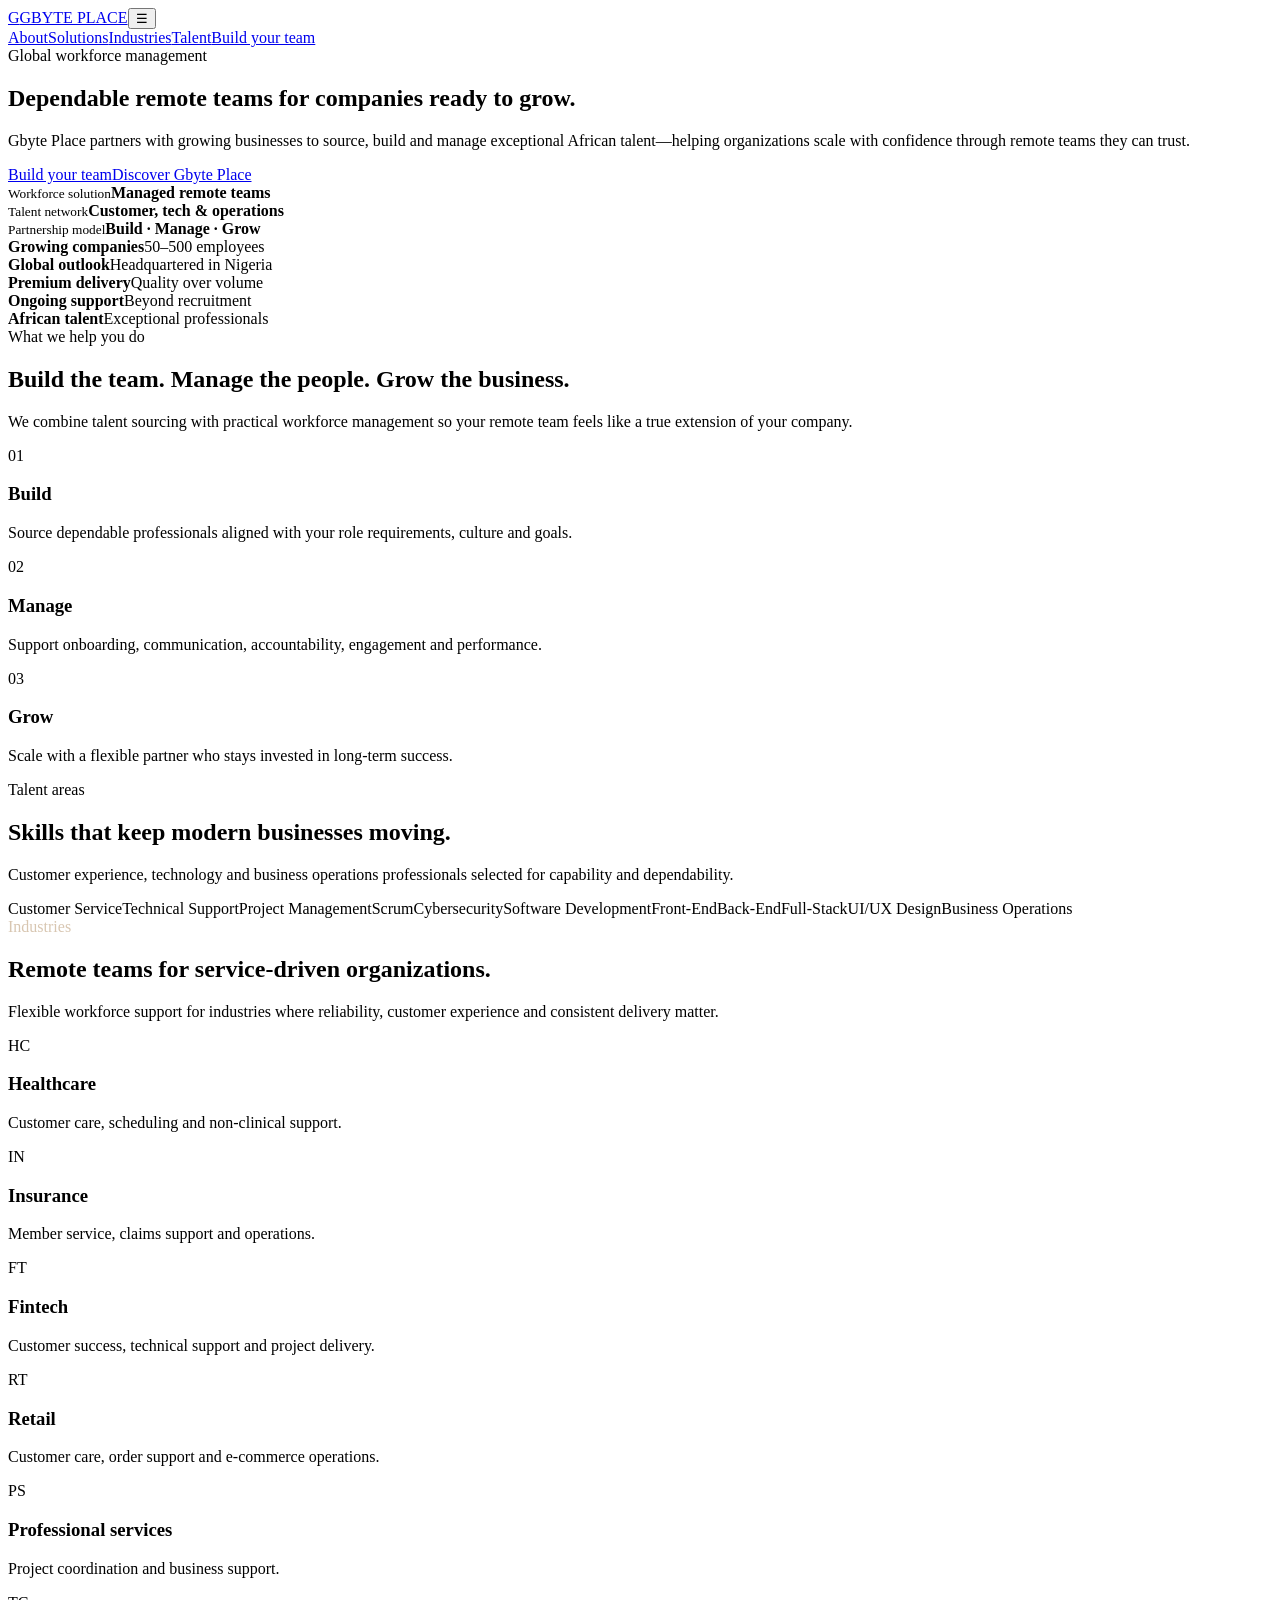
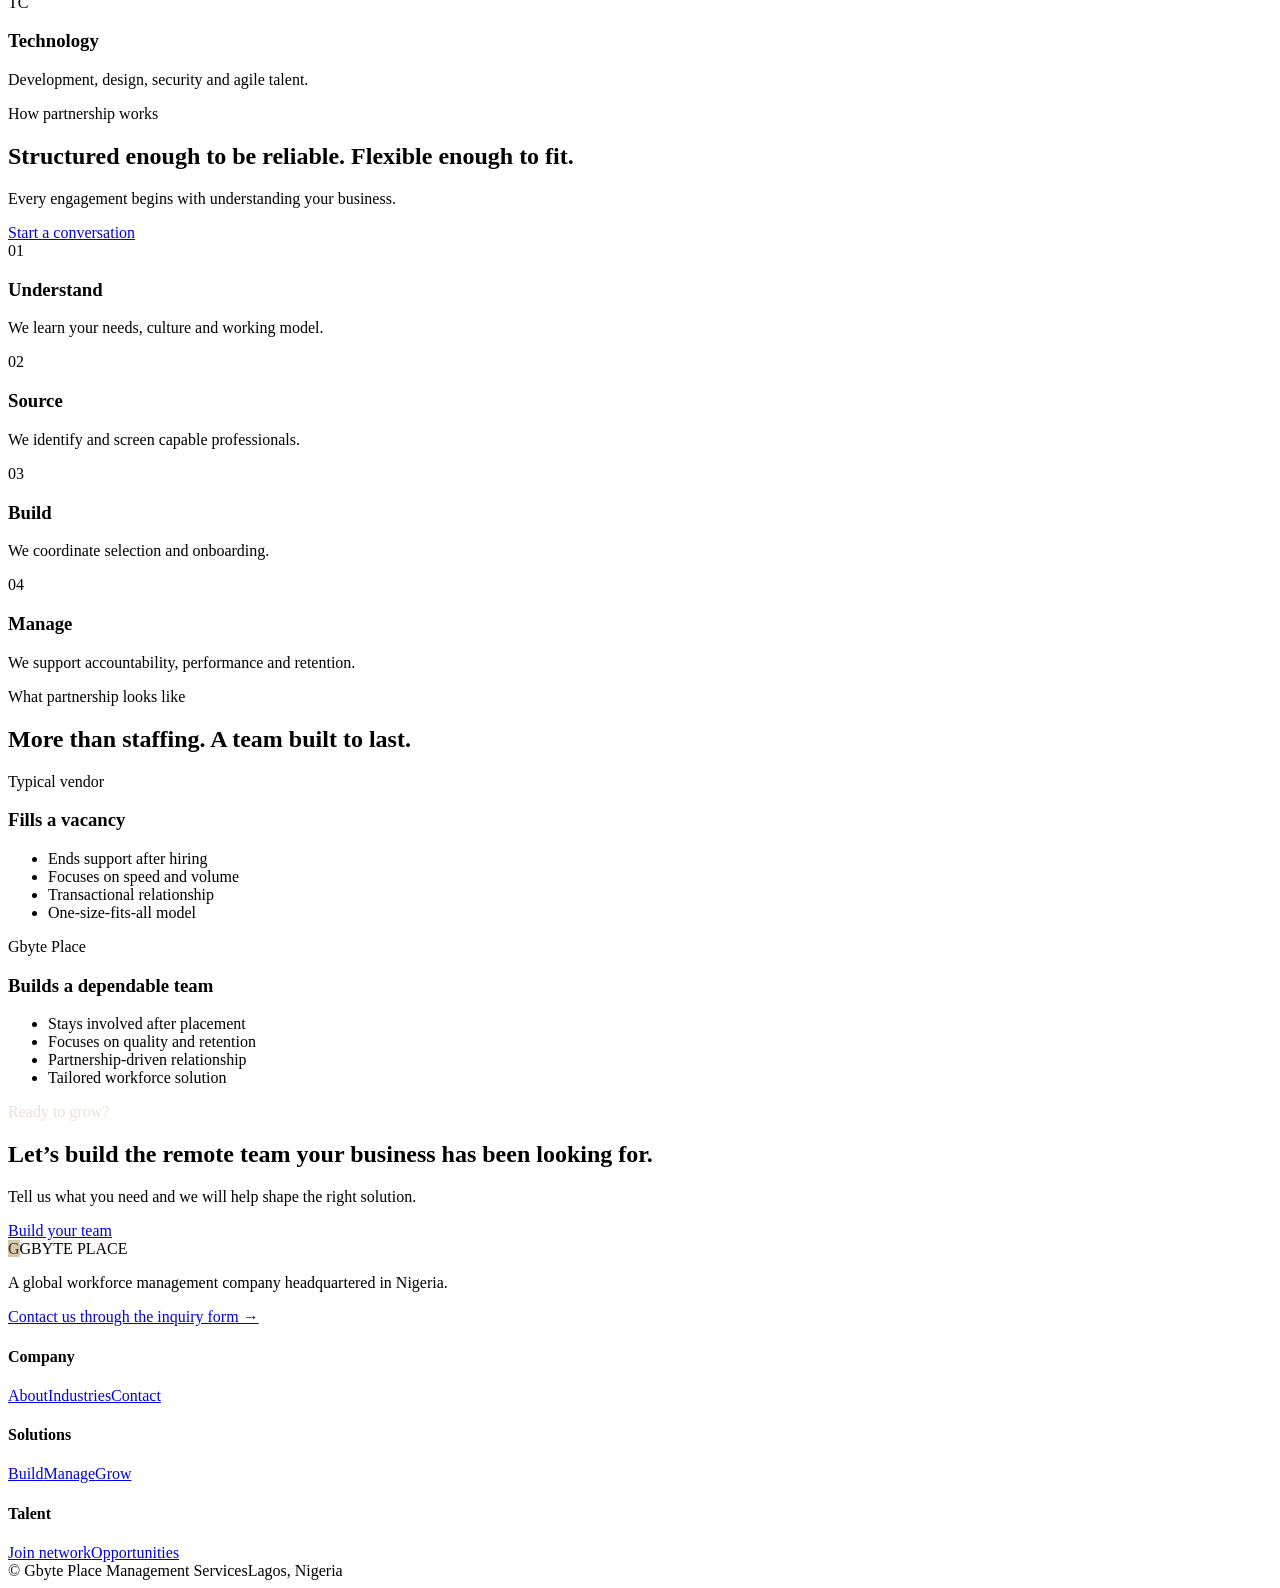
==== index.html @ d84aa72d "Add files via upload" ====
<!doctype html><html lang="en"><head><meta charset="utf-8"><meta name="viewport" content="width=device-width,initial-scale=1"><meta name="description" content="Gbyte Place helps growing companies build and manage dependable remote teams through exceptional African talent."><title>GBYTE PLACE | Dependable Remote Teams</title><link rel="preconnect" href="https://fonts.googleapis.com"><link rel="preconnect" href="https://fonts.gstatic.com" crossorigin><link href="https://fonts.googleapis.com/css2?family=Cormorant+Garamond:wght@500;600;700&family=Inter:wght@400;500;600;700;800&display=swap" rel="stylesheet"><link rel="stylesheet" href="assets/styles.css"></head><body><header><div class="wrap nav"><a class="brand" href="index.html"><span class="mark">G</span><span>GBYTE PLACE</span></a><button class="menu" aria-label="Menu">☰</button><nav class="links"><a href="about.html">About</a><a href="services.html">Solutions</a><a href="industries.html">Industries</a><a href="careers.html">Talent</a><a class="btn primary" href="contact.html">Build your team</a></nav></div></header><main><section class="hero"><div class="wrap hero-grid"><div><div class="eyebrow">Global workforce management</div><h1>Dependable remote teams for companies ready to grow.</h1><p>Gbyte Place partners with growing businesses to source, build and manage exceptional African talent—helping organizations scale with confidence through remote teams they can trust.</p><div class="actions"><a class="btn primary" href="contact.html">Build your team</a><a class="btn" href="about.html">Discover Gbyte Place</a></div></div><div class="visual"><div class="panel"></div><div class="float f1"><small>Workforce solution</small><strong>Managed remote teams</strong></div><div class="float f2"><small>Talent network</small><strong>Customer, tech & operations</strong></div><div class="float f3"><small>Partnership model</small><strong>Build · Manage · Grow</strong></div></div></div></section><section class="strip"><div class="wrap strip-grid"><div><strong>Growing companies</strong><span>50–500 employees</span></div><div><strong>Global outlook</strong><span>Headquartered in Nigeria</span></div><div><strong>Premium delivery</strong><span>Quality over volume</span></div><div><strong>Ongoing support</strong><span>Beyond recruitment</span></div><div><strong>African talent</strong><span>Exceptional professionals</span></div></div></section><section class="section"><div class="wrap"><div class="head"><div><div class="eyebrow">What we help you do</div><h2>Build the team. Manage the people. Grow the business.</h2></div><p>We combine talent sourcing with practical workforce management so your remote team feels like a true extension of your company.</p></div><div class="cards"><article class="card"><div class="num">01</div><h3>Build</h3><p>Source dependable professionals aligned with your role requirements, culture and goals.</p></article><article class="card"><div class="num">02</div><h3>Manage</h3><p>Support onboarding, communication, accountability, engagement and performance.</p></article><article class="card"><div class="num">03</div><h3>Grow</h3><p>Scale with a flexible partner who stays invested in long-term success.</p></article></div></div></section><section class="section alt"><div class="wrap"><div class="head"><div><div class="eyebrow">Talent areas</div><h2>Skills that keep modern businesses moving.</h2></div><p>Customer experience, technology and business operations professionals selected for capability and dependability.</p></div><div class="pills"><span class="pill">Customer Service</span><span class="pill">Technical Support</span><span class="pill">Project Management</span><span class="pill">Scrum</span><span class="pill">Cybersecurity</span><span class="pill">Software Development</span><span class="pill">Front-End</span><span class="pill">Back-End</span><span class="pill">Full-Stack</span><span class="pill">UI/UX Design</span><span class="pill">Business Operations</span></div></div></section><section class="section dark"><div class="wrap"><div class="head"><div><div class="eyebrow" style="color:#d8c6b1">Industries</div><h2>Remote teams for service-driven organizations.</h2></div><p>Flexible workforce support for industries where reliability, customer experience and consistent delivery matter.</p></div><div class="cards"><article class="card"><div class="num">HC</div><h3>Healthcare</h3><p>Customer care, scheduling and non-clinical support.</p></article><article class="card"><div class="num">IN</div><h3>Insurance</h3><p>Member service, claims support and operations.</p></article><article class="card"><div class="num">FT</div><h3>Fintech</h3><p>Customer success, technical support and project delivery.</p></article><article class="card"><div class="num">RT</div><h3>Retail</h3><p>Customer care, order support and e-commerce operations.</p></article><article class="card"><div class="num">PS</div><h3>Professional services</h3><p>Project coordination and business support.</p></article><article class="card"><div class="num">TC</div><h3>Technology</h3><p>Development, design, security and agile talent.</p></article></div></div></section><section class="section"><div class="wrap process"><div><div class="eyebrow">How partnership works</div><h2>Structured enough to be reliable. Flexible enough to fit.</h2><p>Every engagement begins with understanding your business.</p><a class="btn primary" href="contact.html">Start a conversation</a></div><div class="steps"><div class="step"><span>01</span><div><h3>Understand</h3><p>We learn your needs, culture and working model.</p></div></div><div class="step"><span>02</span><div><h3>Source</h3><p>We identify and screen capable professionals.</p></div></div><div class="step"><span>03</span><div><h3>Build</h3><p>We coordinate selection and onboarding.</p></div></div><div class="step"><span>04</span><div><h3>Manage</h3><p>We support accountability, performance and retention.</p></div></div></div></div></section><section class="section alt"><div class="wrap"><div class="head"><div><div class="eyebrow">What partnership looks like</div><h2>More than staffing. A team built to last.</h2></div></div><div class="compare"><div><div class="eyebrow">Typical vendor</div><h3>Fills a vacancy</h3><ul><li>Ends support after hiring</li><li>Focuses on speed and volume</li><li>Transactional relationship</li><li>One-size-fits-all model</li></ul></div><div><div class="eyebrow">Gbyte Place</div><h3>Builds a dependable team</h3><ul><li>Stays involved after placement</li><li>Focuses on quality and retention</li><li>Partnership-driven relationship</li><li>Tailored workforce solution</li></ul></div></div></div></section><section class="section band"><div class="wrap band-grid"><div><div class="eyebrow" style="color:#eadfd8">Ready to grow?</div><h2>Let’s build the remote team your business has been looking for.</h2><p>Tell us what you need and we will help shape the right solution.</p></div><div><a class="btn light" href="contact.html">Build your team</a></div></div></section></main><footer class="footer"><div class="wrap"><div class="footer-grid"><div><div class="brand"><span class="mark" style="background:#d8c6b1;color:#3e2d25">G</span><span>GBYTE PLACE</span></div><p>A global workforce management company headquartered in Nigeria.</p><p><a class="footer-contact" href="contact.html">Contact us through the inquiry form →</a></p></div><div><h4>Company</h4><a href="about.html">About</a><a href="industries.html">Industries</a><a href="contact.html">Contact</a></div><div><h4>Solutions</h4><a href="services.html">Build</a><a href="services.html">Manage</a><a href="services.html">Grow</a></div><div><h4>Talent</h4><a href="careers.html">Join network</a><a href="careers.html">Opportunities</a></div></div><div class="bottom"><span>© <span data-year></span> Gbyte Place Management Services</span><span>Lagos, Nigeria</span></div></div></footer><script src="assets/script.js"></script></body></html>
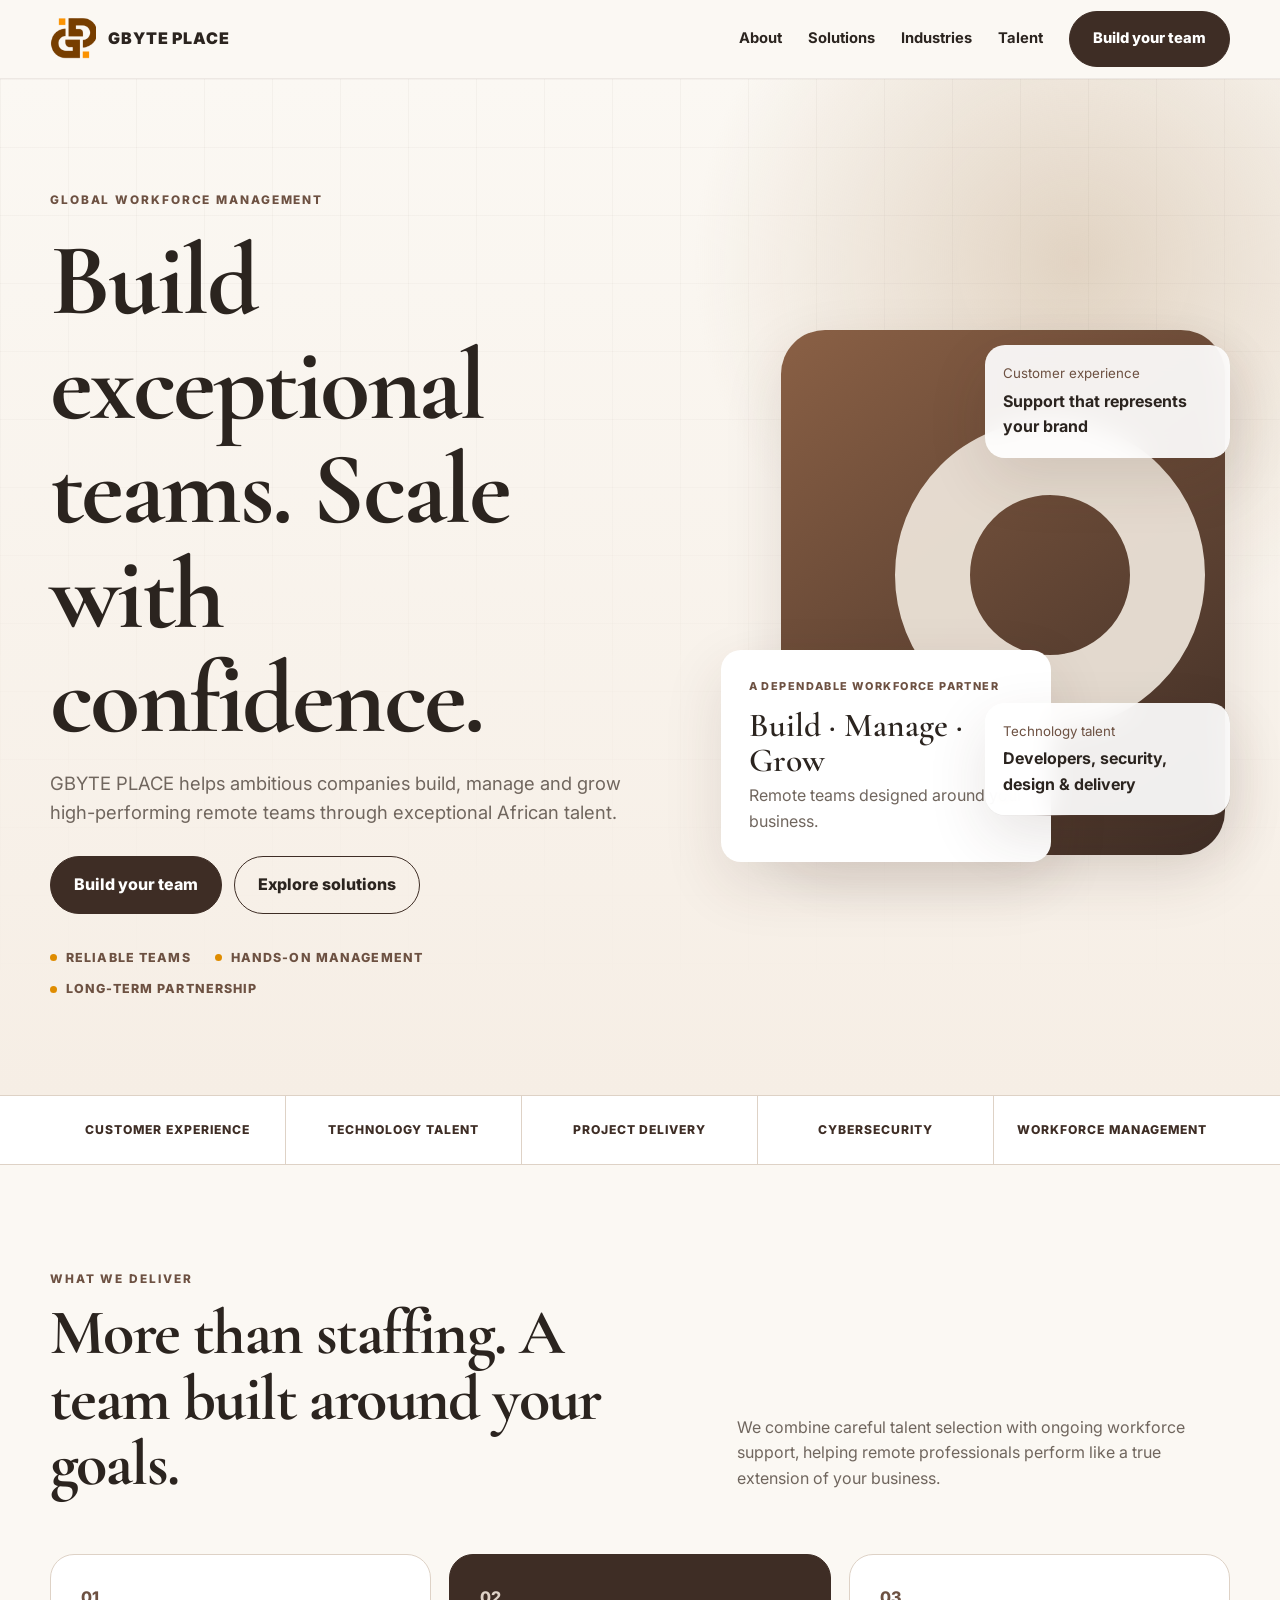
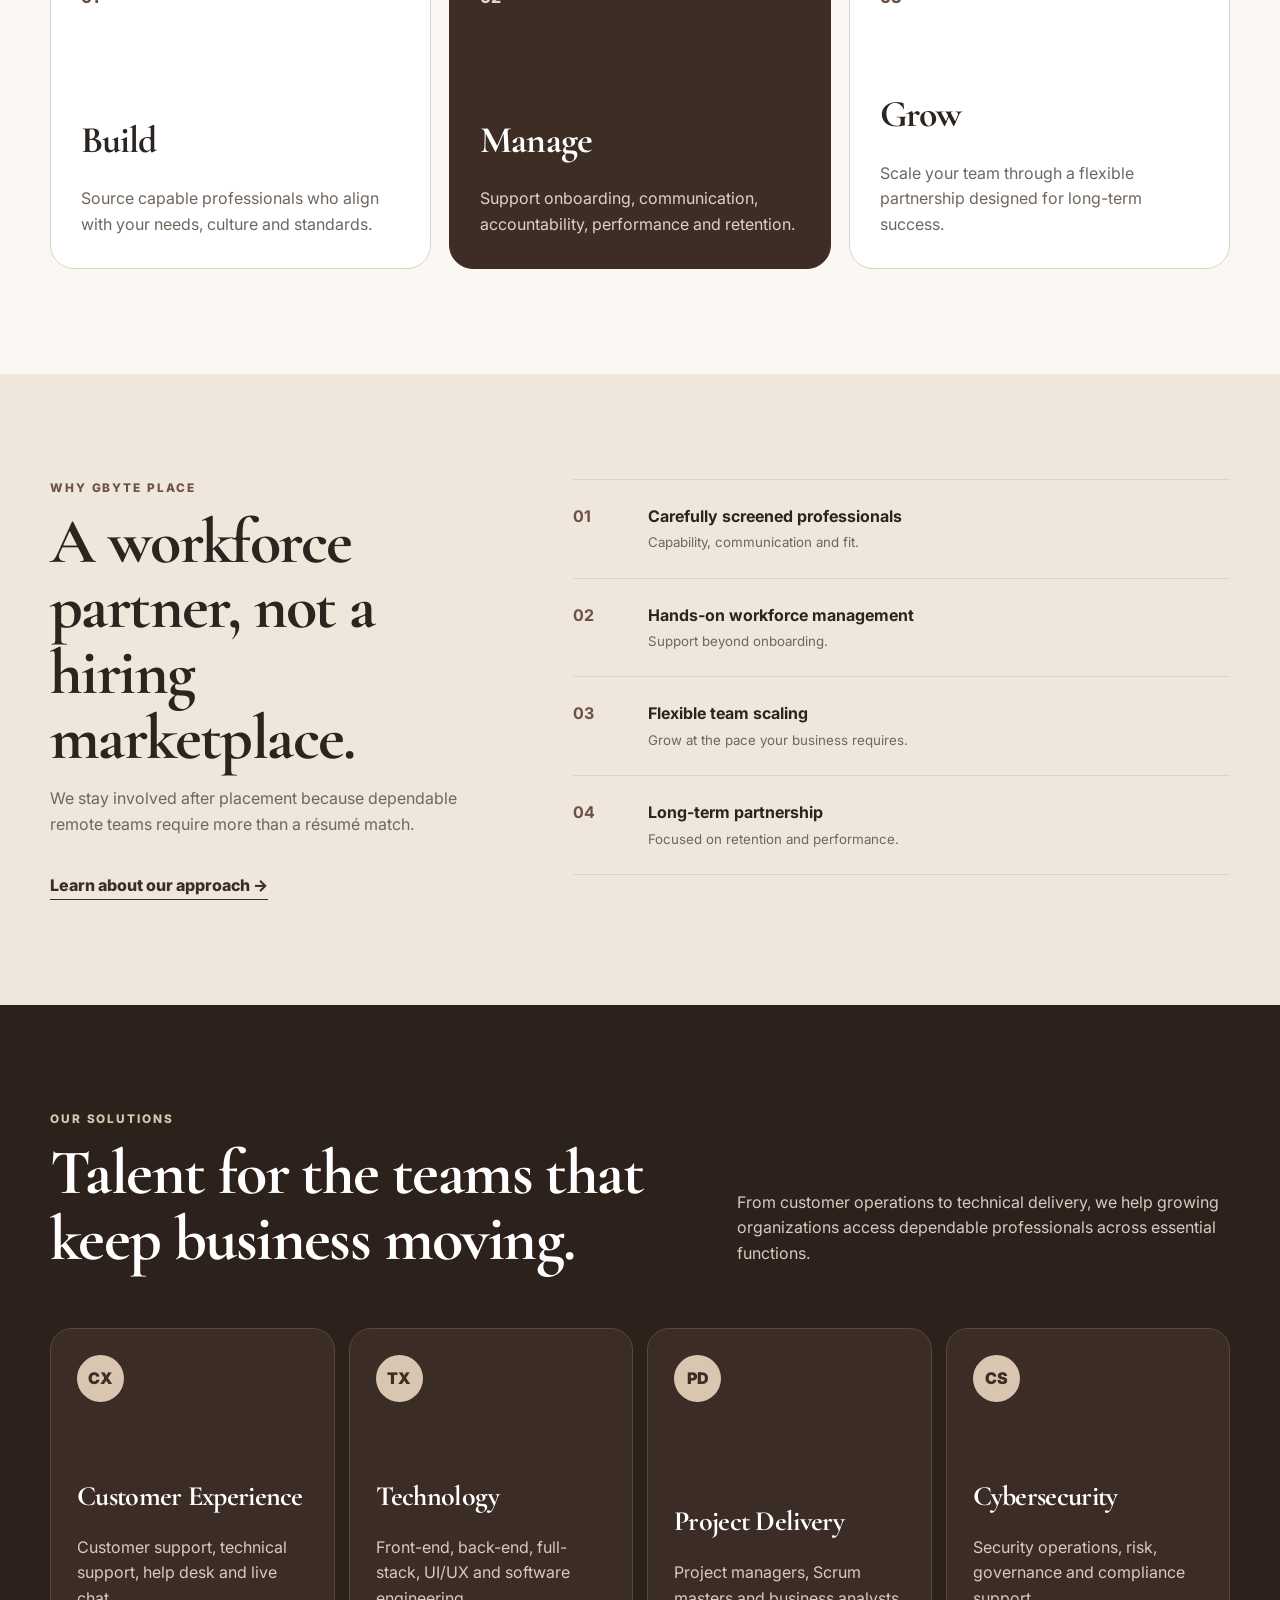
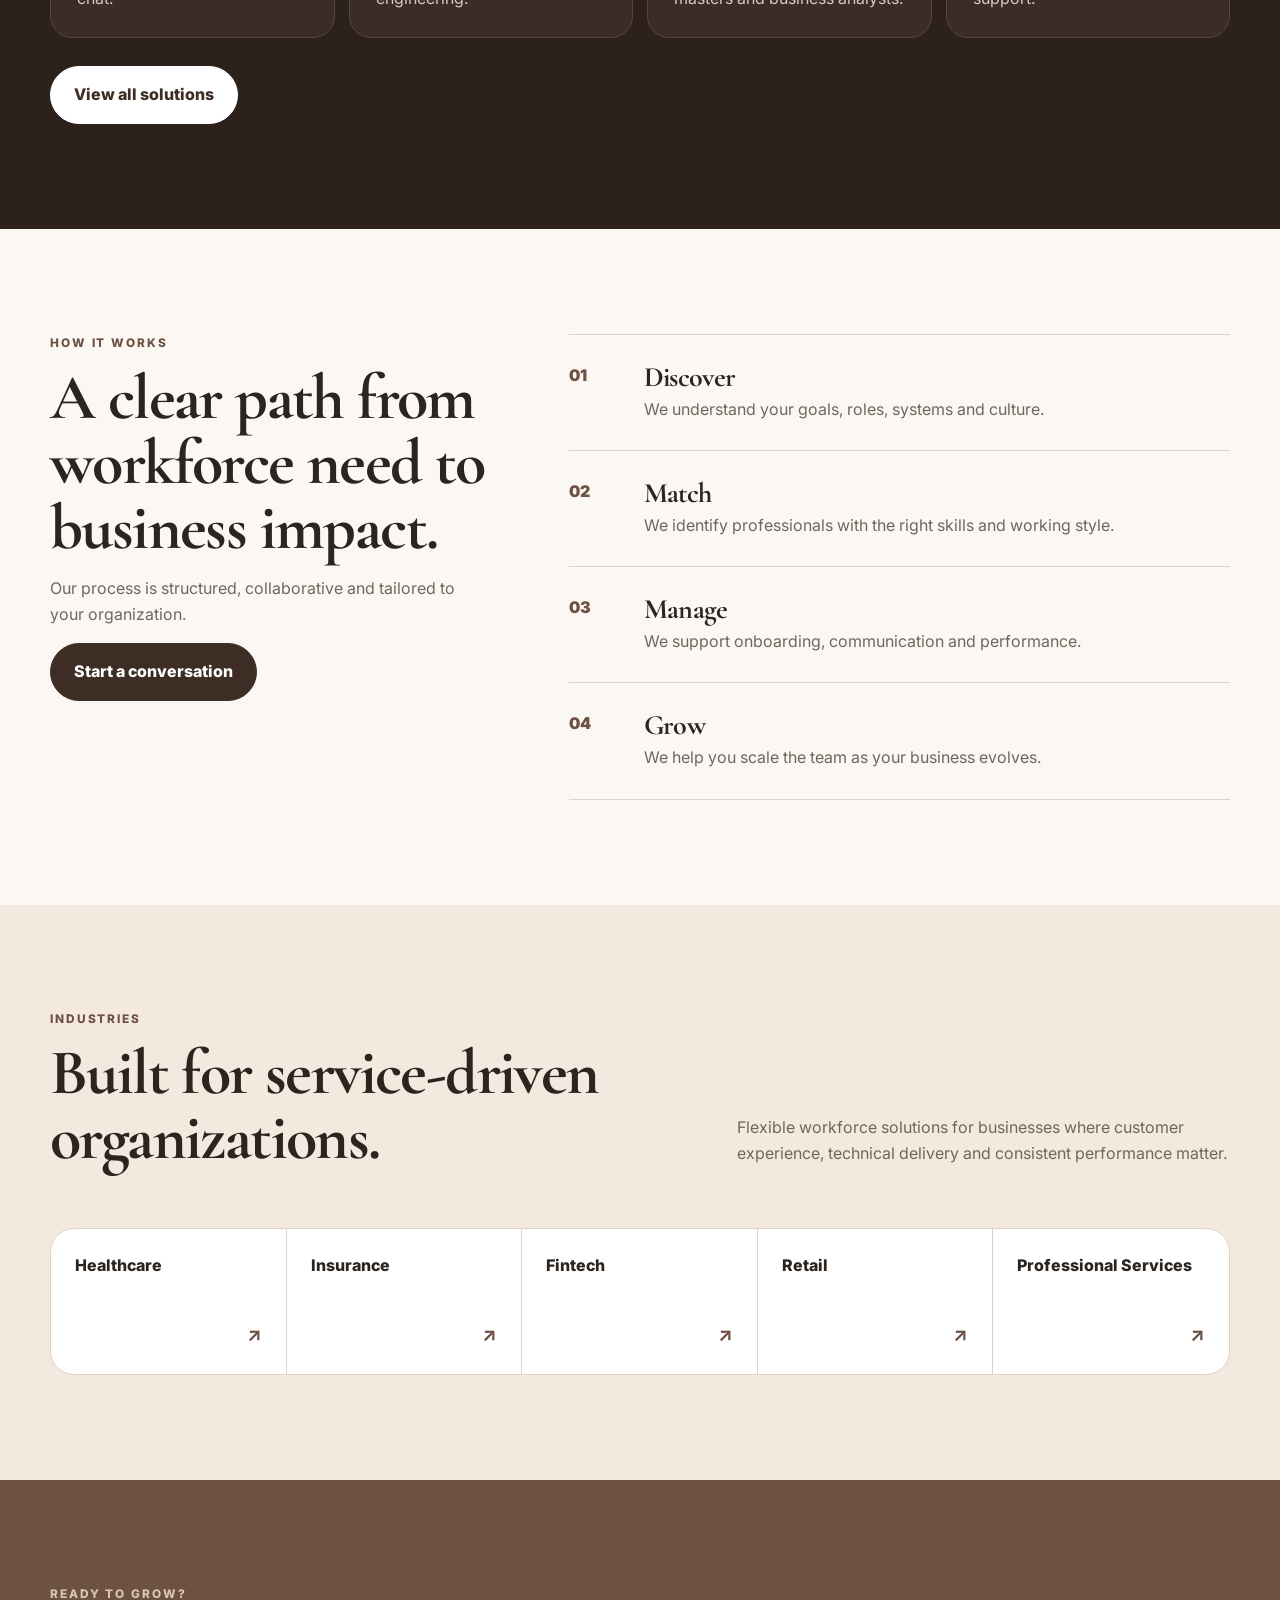
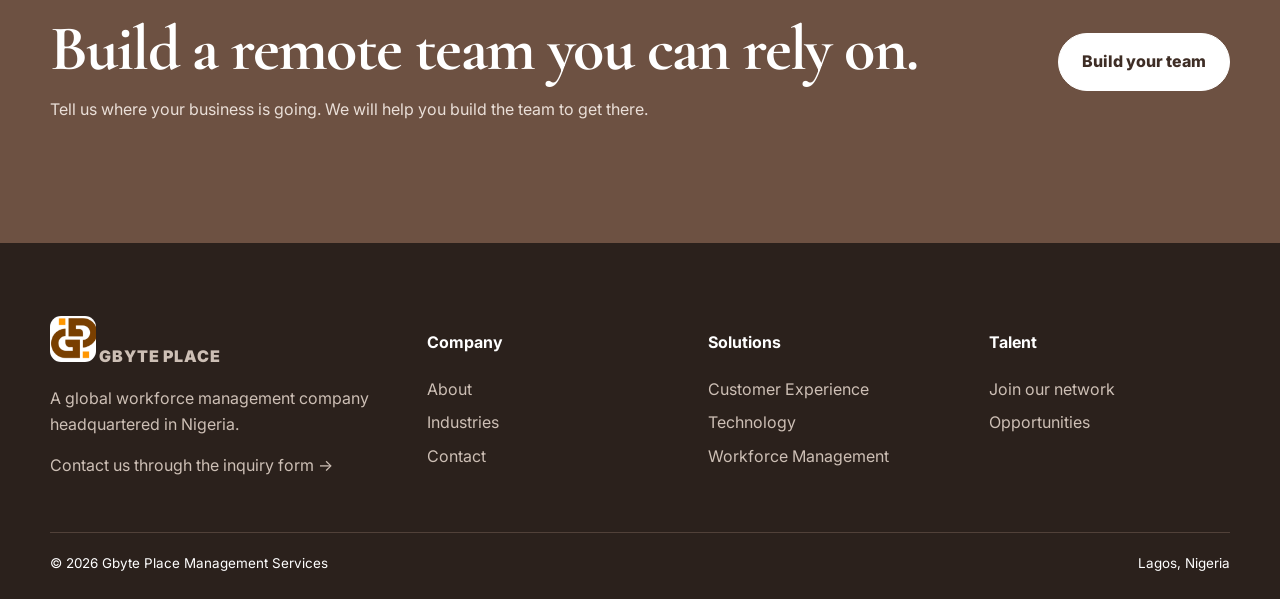
==== commit 903844e1: "Add files via upload" ====
--- a/index.html
+++ b/index.html
@@ -1 +1,229 @@
-<!doctype html><html lang="en"><head><meta charset="utf-8"><meta name="viewport" content="width=device-width,initial-scale=1"><meta name="description" content="Gbyte Place helps growing companies build and manage dependable remote teams through exceptional African talent."><title>GBYTE PLACE | Dependable Remote Teams</title><link rel="preconnect" href="https://fonts.googleapis.com"><link rel="preconnect" href="https://fonts.gstatic.com" crossorigin><link href="https://fonts.googleapis.com/css2?family=Cormorant+Garamond:wght@500;600;700&family=Inter:wght@400;500;600;700;800&display=swap" rel="stylesheet"><link rel="stylesheet" href="assets/styles.css"></head><body><header><div class="wrap nav"><a class="brand" href="index.html"><span class="mark">G</span><span>GBYTE PLACE</span></a><button class="menu" aria-label="Menu">☰</button><nav class="links"><a href="about.html">About</a><a href="services.html">Solutions</a><a href="industries.html">Industries</a><a href="careers.html">Talent</a><a class="btn primary" href="contact.html">Build your team</a></nav></div></header><main><section class="hero"><div class="wrap hero-grid"><div><div class="eyebrow">Global workforce management</div><h1>Dependable remote teams for companies ready to grow.</h1><p>Gbyte Place partners with growing businesses to source, build and manage exceptional African talent—helping organizations scale with confidence through remote teams they can trust.</p><div class="actions"><a class="btn primary" href="contact.html">Build your team</a><a class="btn" href="about.html">Discover Gbyte Place</a></div></div><div class="visual"><div class="panel"></div><div class="float f1"><small>Workforce solution</small><strong>Managed remote teams</strong></div><div class="float f2"><small>Talent network</small><strong>Customer, tech & operations</strong></div><div class="float f3"><small>Partnership model</small><strong>Build · Manage · Grow</strong></div></div></div></section><section class="strip"><div class="wrap strip-grid"><div><strong>Growing companies</strong><span>50–500 employees</span></div><div><strong>Global outlook</strong><span>Headquartered in Nigeria</span></div><div><strong>Premium delivery</strong><span>Quality over volume</span></div><div><strong>Ongoing support</strong><span>Beyond recruitment</span></div><div><strong>African talent</strong><span>Exceptional professionals</span></div></div></section><section class="section"><div class="wrap"><div class="head"><div><div class="eyebrow">What we help you do</div><h2>Build the team. Manage the people. Grow the business.</h2></div><p>We combine talent sourcing with practical workforce management so your remote team feels like a true extension of your company.</p></div><div class="cards"><article class="card"><div class="num">01</div><h3>Build</h3><p>Source dependable professionals aligned with your role requirements, culture and goals.</p></article><article class="card"><div class="num">02</div><h3>Manage</h3><p>Support onboarding, communication, accountability, engagement and performance.</p></article><article class="card"><div class="num">03</div><h3>Grow</h3><p>Scale with a flexible partner who stays invested in long-term success.</p></article></div></div></section><section class="section alt"><div class="wrap"><div class="head"><div><div class="eyebrow">Talent areas</div><h2>Skills that keep modern businesses moving.</h2></div><p>Customer experience, technology and business operations professionals selected for capability and dependability.</p></div><div class="pills"><span class="pill">Customer Service</span><span class="pill">Technical Support</span><span class="pill">Project Management</span><span class="pill">Scrum</span><span class="pill">Cybersecurity</span><span class="pill">Software Development</span><span class="pill">Front-End</span><span class="pill">Back-End</span><span class="pill">Full-Stack</span><span class="pill">UI/UX Design</span><span class="pill">Business Operations</span></div></div></section><section class="section dark"><div class="wrap"><div class="head"><div><div class="eyebrow" style="color:#d8c6b1">Industries</div><h2>Remote teams for service-driven organizations.</h2></div><p>Flexible workforce support for industries where reliability, customer experience and consistent delivery matter.</p></div><div class="cards"><article class="card"><div class="num">HC</div><h3>Healthcare</h3><p>Customer care, scheduling and non-clinical support.</p></article><article class="card"><div class="num">IN</div><h3>Insurance</h3><p>Member service, claims support and operations.</p></article><article class="card"><div class="num">FT</div><h3>Fintech</h3><p>Customer success, technical support and project delivery.</p></article><article class="card"><div class="num">RT</div><h3>Retail</h3><p>Customer care, order support and e-commerce operations.</p></article><article class="card"><div class="num">PS</div><h3>Professional services</h3><p>Project coordination and business support.</p></article><article class="card"><div class="num">TC</div><h3>Technology</h3><p>Development, design, security and agile talent.</p></article></div></div></section><section class="section"><div class="wrap process"><div><div class="eyebrow">How partnership works</div><h2>Structured enough to be reliable. Flexible enough to fit.</h2><p>Every engagement begins with understanding your business.</p><a class="btn primary" href="contact.html">Start a conversation</a></div><div class="steps"><div class="step"><span>01</span><div><h3>Understand</h3><p>We learn your needs, culture and working model.</p></div></div><div class="step"><span>02</span><div><h3>Source</h3><p>We identify and screen capable professionals.</p></div></div><div class="step"><span>03</span><div><h3>Build</h3><p>We coordinate selection and onboarding.</p></div></div><div class="step"><span>04</span><div><h3>Manage</h3><p>We support accountability, performance and retention.</p></div></div></div></div></section><section class="section alt"><div class="wrap"><div class="head"><div><div class="eyebrow">What partnership looks like</div><h2>More than staffing. A team built to last.</h2></div></div><div class="compare"><div><div class="eyebrow">Typical vendor</div><h3>Fills a vacancy</h3><ul><li>Ends support after hiring</li><li>Focuses on speed and volume</li><li>Transactional relationship</li><li>One-size-fits-all model</li></ul></div><div><div class="eyebrow">Gbyte Place</div><h3>Builds a dependable team</h3><ul><li>Stays involved after placement</li><li>Focuses on quality and retention</li><li>Partnership-driven relationship</li><li>Tailored workforce solution</li></ul></div></div></div></section><section class="section band"><div class="wrap band-grid"><div><div class="eyebrow" style="color:#eadfd8">Ready to grow?</div><h2>Let’s build the remote team your business has been looking for.</h2><p>Tell us what you need and we will help shape the right solution.</p></div><div><a class="btn light" href="contact.html">Build your team</a></div></div></section></main><footer class="footer"><div class="wrap"><div class="footer-grid"><div><div class="brand"><span class="mark" style="background:#d8c6b1;color:#3e2d25">G</span><span>GBYTE PLACE</span></div><p>A global workforce management company headquartered in Nigeria.</p><p><a class="footer-contact" href="contact.html">Contact us through the inquiry form →</a></p></div><div><h4>Company</h4><a href="about.html">About</a><a href="industries.html">Industries</a><a href="contact.html">Contact</a></div><div><h4>Solutions</h4><a href="services.html">Build</a><a href="services.html">Manage</a><a href="services.html">Grow</a></div><div><h4>Talent</h4><a href="careers.html">Join network</a><a href="careers.html">Opportunities</a></div></div><div class="bottom"><span>© <span data-year></span> Gbyte Place Management Services</span><span>Lagos, Nigeria</span></div></div></footer><script src="assets/script.js"></script></body></html>+<!doctype html>
+<html lang="en">
+<head>
+  <meta charset="utf-8">
+  <meta name="viewport" content="width=device-width,initial-scale=1">
+  <meta name="description" content="GBYTE PLACE helps growing companies build, manage and scale dependable remote teams through exceptional African talent.">
+  <title>GBYTE PLACE | Build Exceptional Remote Teams</title>
+  <link rel="preconnect" href="https://fonts.googleapis.com">
+  <link rel="preconnect" href="https://fonts.gstatic.com" crossorigin>
+  <link href="https://fonts.googleapis.com/css2?family=Cormorant+Garamond:wght@500;600;700&family=Inter:wght@400;500;600;700;800&display=swap" rel="stylesheet">
+  <link rel="stylesheet" href="assets/styles.css">
+</head>
+<body>
+<header>
+  <div class="wrap nav">
+    <a class="brand brand-logo" href="index.html" aria-label="GBYTE PLACE home">
+      <img src="assets/gbyte-logo-mark.png" alt="">
+      <span>GBYTE PLACE</span>
+    </a>
+    <button class="menu" aria-label="Open navigation" aria-expanded="false">☰</button>
+    <nav class="links">
+      <a href="about.html">About</a>
+      <a href="services.html">Solutions</a>
+      <a href="industries.html">Industries</a>
+      <a href="careers.html">Talent</a>
+      <a class="btn primary" href="contact.html">Build your team</a>
+    </nav>
+  </div>
+</header>
+
+<main>
+  <section class="hero-v4">
+    <div class="wrap hero-v4-grid">
+      <div class="hero-v4-copy">
+        <div class="eyebrow">Global workforce management</div>
+        <h1>Build exceptional teams. Scale with confidence.</h1>
+        <p>GBYTE PLACE helps ambitious companies build, manage and grow high-performing remote teams through exceptional African talent.</p>
+        <div class="actions">
+          <a class="btn primary" href="contact.html">Build your team</a>
+          <a class="btn" href="services.html">Explore solutions</a>
+        </div>
+        <div class="hero-proof">
+          <span>Reliable teams</span>
+          <span>Hands-on management</span>
+          <span>Long-term partnership</span>
+        </div>
+      </div>
+
+      <div class="hero-stage" aria-hidden="true">
+        <div class="hero-stage-card stage-main">
+          <span class="stage-kicker">A dependable workforce partner</span>
+          <strong>Build · Manage · Grow</strong>
+          <p>Remote teams designed around your business.</p>
+        </div>
+        <div class="hero-stage-card stage-top">
+          <small>Customer experience</small>
+          <strong>Support that represents your brand</strong>
+        </div>
+        <div class="hero-stage-card stage-bottom">
+          <small>Technology talent</small>
+          <strong>Developers, security, design & delivery</strong>
+        </div>
+        <div class="hero-stage-ring"></div>
+      </div>
+    </div>
+  </section>
+
+  <section class="trust-rail">
+    <div class="wrap trust-rail-grid">
+      <span>Customer Experience</span>
+      <span>Technology Talent</span>
+      <span>Project Delivery</span>
+      <span>Cybersecurity</span>
+      <span>Workforce Management</span>
+    </div>
+  </section>
+
+  <section class="section">
+    <div class="wrap">
+      <div class="head compact-head">
+        <div>
+          <div class="eyebrow">What we deliver</div>
+          <h2>More than staffing. A team built around your goals.</h2>
+        </div>
+        <p>We combine careful talent selection with ongoing workforce support, helping remote professionals perform like a true extension of your business.</p>
+      </div>
+
+      <div class="outcome-grid">
+        <article class="outcome-card">
+          <span>01</span>
+          <h3>Build</h3>
+          <p>Source capable professionals who align with your needs, culture and standards.</p>
+        </article>
+        <article class="outcome-card featured">
+          <span>02</span>
+          <h3>Manage</h3>
+          <p>Support onboarding, communication, accountability, performance and retention.</p>
+        </article>
+        <article class="outcome-card">
+          <span>03</span>
+          <h3>Grow</h3>
+          <p>Scale your team through a flexible partnership designed for long-term success.</p>
+        </article>
+      </div>
+    </div>
+  </section>
+
+  <section class="section alt">
+    <div class="wrap why-grid">
+      <div>
+        <div class="eyebrow">Why GBYTE PLACE</div>
+        <h2>A workforce partner, not a hiring marketplace.</h2>
+        <p>We stay involved after placement because dependable remote teams require more than a résumé match.</p>
+        <a class="text-link" href="about.html">Learn about our approach →</a>
+      </div>
+      <div class="benefit-list">
+        <div><b>01</b><span><strong>Carefully screened professionals</strong><small>Capability, communication and fit.</small></span></div>
+        <div><b>02</b><span><strong>Hands-on workforce management</strong><small>Support beyond onboarding.</small></span></div>
+        <div><b>03</b><span><strong>Flexible team scaling</strong><small>Grow at the pace your business requires.</small></span></div>
+        <div><b>04</b><span><strong>Long-term partnership</strong><small>Focused on retention and performance.</small></span></div>
+      </div>
+    </div>
+  </section>
+
+  <section class="section dark-v4">
+    <div class="wrap">
+      <div class="head compact-head">
+        <div>
+          <div class="eyebrow light-eyebrow">Our solutions</div>
+          <h2>Talent for the teams that keep business moving.</h2>
+        </div>
+        <p>From customer operations to technical delivery, we help growing organizations access dependable professionals across essential functions.</p>
+      </div>
+
+      <div class="solution-grid">
+        <article>
+          <span>CX</span>
+          <h3>Customer Experience</h3>
+          <p>Customer support, technical support, help desk and live chat.</p>
+        </article>
+        <article>
+          <span>TX</span>
+          <h3>Technology</h3>
+          <p>Front-end, back-end, full-stack, UI/UX and software engineering.</p>
+        </article>
+        <article>
+          <span>PD</span>
+          <h3>Project Delivery</h3>
+          <p>Project managers, Scrum masters and business analysts.</p>
+        </article>
+        <article>
+          <span>CS</span>
+          <h3>Cybersecurity</h3>
+          <p>Security operations, risk, governance and compliance support.</p>
+        </article>
+      </div>
+      <a class="btn light solution-cta" href="services.html">View all solutions</a>
+    </div>
+  </section>
+
+  <section class="section">
+    <div class="wrap how-grid">
+      <div class="how-intro">
+        <div class="eyebrow">How it works</div>
+        <h2>A clear path from workforce need to business impact.</h2>
+        <p>Our process is structured, collaborative and tailored to your organization.</p>
+        <a class="btn primary" href="contact.html">Start a conversation</a>
+      </div>
+      <div class="how-steps">
+        <article><span>01</span><div><h3>Discover</h3><p>We understand your goals, roles, systems and culture.</p></div></article>
+        <article><span>02</span><div><h3>Match</h3><p>We identify professionals with the right skills and working style.</p></div></article>
+        <article><span>03</span><div><h3>Manage</h3><p>We support onboarding, communication and performance.</p></div></article>
+        <article><span>04</span><div><h3>Grow</h3><p>We help you scale the team as your business evolves.</p></div></article>
+      </div>
+    </div>
+  </section>
+
+  <section class="section industry-v4">
+    <div class="wrap">
+      <div class="head compact-head">
+        <div>
+          <div class="eyebrow">Industries</div>
+          <h2>Built for service-driven organizations.</h2>
+        </div>
+        <p>Flexible workforce solutions for businesses where customer experience, technical delivery and consistent performance matter.</p>
+      </div>
+      <div class="industry-grid">
+        <a href="industries.html"><span>Healthcare</span><b>↗</b></a>
+        <a href="industries.html"><span>Insurance</span><b>↗</b></a>
+        <a href="industries.html"><span>Fintech</span><b>↗</b></a>
+        <a href="industries.html"><span>Retail</span><b>↗</b></a>
+        <a href="industries.html"><span>Professional Services</span><b>↗</b></a>
+      </div>
+    </div>
+  </section>
+
+  <section class="section band-v4">
+    <div class="wrap band-v4-grid">
+      <div>
+        <div class="eyebrow light-eyebrow">Ready to grow?</div>
+        <h2>Build a remote team you can rely on.</h2>
+        <p>Tell us where your business is going. We will help you build the team to get there.</p>
+      </div>
+      <a class="btn light" href="contact.html">Build your team</a>
+    </div>
+  </section>
+</main>
+
+<footer class="footer footer-v4">
+  <div class="wrap">
+    <div class="footer-grid">
+      <div>
+        <a class="brand brand-logo footer-logo" href="index.html">
+          <img src="assets/gbyte-logo-mark.png" alt="">
+          <span>GBYTE PLACE</span>
+        </a>
+        <p>A global workforce management company headquartered in Nigeria.</p>
+        <a class="footer-contact" href="contact.html">Contact us through the inquiry form →</a>
+      </div>
+      <div><h4>Company</h4><a href="about.html">About</a><a href="industries.html">Industries</a><a href="contact.html">Contact</a></div>
+      <div><h4>Solutions</h4><a href="services.html">Customer Experience</a><a href="services.html">Technology</a><a href="services.html">Workforce Management</a></div>
+      <div><h4>Talent</h4><a href="careers.html">Join our network</a><a href="careers.html">Opportunities</a></div>
+    </div>
+    <div class="bottom"><span>© <span data-year></span> Gbyte Place Management Services</span><span>Lagos, Nigeria</span></div>
+  </div>
+</footer>
+<script src="assets/script.js"></script>
+</body>
+</html>
--- a/assets/styles.css
+++ b/assets/styles.css
@@ -0,0 +1,103 @@
+
+:root{--brown:#3e2d25;--brown2:#6d5142;--beige:#d8c6b1;--sand:#efe6dc;--ivory:#fbf8f3;--ink:#2b241f;--muted:#70665e;--line:#ded2c6;--white:#fff;--shadow:0 22px 60px rgba(62,45,37,.12)}
+*{box-sizing:border-box}html{scroll-behavior:smooth}body{margin:0;font-family:Inter,Arial,sans-serif;background:var(--ivory);color:var(--ink);line-height:1.6}a{text-decoration:none;color:inherit}img{max-width:100%}.wrap{width:min(1180px,calc(100% - 40px));margin:auto}.eyebrow{text-transform:uppercase;letter-spacing:.16em;font-weight:800;font-size:.74rem;color:var(--brown2)}h1,h2,h3{font-family:'Cormorant Garamond',Georgia,serif;line-height:1.02;letter-spacing:-.025em}h1{font-size:clamp(4rem,8vw,7.5rem);margin:.18em 0}h2{font-size:clamp(2.8rem,5vw,5rem);margin:.18em 0}h3{font-size:1.75rem;margin:.3em 0}p{color:var(--muted)}.btn{display:inline-flex;padding:15px 23px;border-radius:999px;font-weight:800;border:1px solid var(--brown);align-items:center;justify-content:center}.btn.primary{background:var(--brown);color:white}.btn.light{background:white;color:var(--brown);border-color:white}.btn:hover{transform:translateY(-2px)}header{position:sticky;top:0;z-index:20;background:rgba(251,248,243,.94);backdrop-filter:blur(18px);border-bottom:1px solid rgba(62,45,37,.08)}.nav{height:78px;display:flex;align-items:center;justify-content:space-between}.brand{display:flex;gap:12px;align-items:center;font-weight:900}.mark{width:44px;height:44px;border-radius:50%;display:grid;place-items:center;background:var(--brown);color:white;font:700 1.5rem Georgia}.brand small{display:block;font-size:.58rem;letter-spacing:.13em;color:#9a8475}.links{display:flex;gap:26px;align-items:center;font-weight:700;font-size:.92rem}.menu{display:none;border:0;background:none;font-size:1.4rem}.hero{padding:95px 0 90px;background:radial-gradient(circle at 85% 20%,#dccab7 0,transparent 31%),linear-gradient(180deg,#fbf8f3,#f6efe7);overflow:hidden}.hero-grid{display:grid;grid-template-columns:1.05fr .95fr;gap:65px;align-items:center}.hero p{font-size:1.14rem;max-width:670px}.actions{display:flex;gap:12px;flex-wrap:wrap;margin-top:28px}.visual{position:relative;min-height:560px}.panel{position:absolute;inset:25px 0 30px 65px;border-radius:42px;background:linear-gradient(145deg,#bca38f,#745747);box-shadow:var(--shadow);overflow:hidden}.panel:before{content:'';position:absolute;width:290px;height:390px;border-radius:150px 150px 18px 18px;background:rgba(255,255,255,.7);left:90px;top:90px}.panel:after{content:'';position:absolute;width:150px;height:280px;border-radius:90px 90px 10px 10px;background:var(--brown);left:160px;top:200px}.float{position:absolute;background:rgba(255,255,255,.92);padding:16px 18px;border-radius:16px;box-shadow:var(--shadow);min-width:210px}.float small{display:block;color:#8f7b6e}.f1{top:25px;left:0}.f2{right:0;top:245px}.f3{left:20px;bottom:0}.strip{background:white;border-block:1px solid var(--line)}.strip-grid{display:grid;grid-template-columns:repeat(5,1fr)}.strip-grid div{padding:24px 18px;border-right:1px solid var(--line)}.strip-grid div:last-child{border:0}.strip strong{display:block;color:var(--brown)}.strip span{font-size:.78rem;color:var(--muted)}.section{padding:105px 0}.alt{background:var(--sand)}.dark{background:var(--brown);color:white}.dark p{color:#decfc5}.head{display:grid;grid-template-columns:1.12fr .88fr;gap:60px;align-items:end;margin-bottom:50px}.cards{display:grid;grid-template-columns:repeat(3,1fr);gap:18px}.card{padding:28px;background:white;border:1px solid var(--line);border-radius:22px}.card:hover{transform:translateY(-5px);box-shadow:var(--shadow)}.num{width:46px;height:46px;border-radius:50%;display:grid;place-items:center;background:var(--sand);font-weight:800;color:var(--brown)}.dark .card{background:#4a372e;border-color:#6d5548}.dark .num{background:#725749;color:white}.pills{display:flex;flex-wrap:wrap;gap:10px}.pill{padding:8px 12px;border-radius:999px;background:white;border:1px solid var(--line);font-size:.82rem;font-weight:700;color:var(--brown)}.process{display:grid;grid-template-columns:.8fr 1.2fr;gap:70px}.steps{border-top:1px solid var(--line)}.step{display:grid;grid-template-columns:50px 1fr;gap:18px;padding:25px 0;border-bottom:1px solid var(--line)}.step span{font-weight:800;color:var(--brown2)}.step h3{font-size:1.5rem;margin:0}.step p{margin:4px 0 0}.compare{display:grid;grid-template-columns:1fr 1fr;border:1px solid var(--line);border-radius:28px;overflow:hidden}.compare>div{padding:34px}.compare>div:first-child{background:#f5eee6}.compare>div:last-child{background:white}.compare ul{padding:0;list-style:none}.compare li{padding:11px 0;border-bottom:1px solid var(--line);color:var(--muted)}.band{background:var(--brown2);color:white}.band p{color:#eadfd8}.band-grid{display:grid;grid-template-columns:1.1fr .9fr;gap:60px;align-items:center}.footer{background:#2b211c;color:white;padding:65px 0 25px}.footer p,.footer a{color:#cdbfb5}.footer-grid{display:grid;grid-template-columns:1.4fr repeat(3,1fr);gap:40px}.footer a{display:block;margin:8px 0}.bottom{border-top:1px solid #514139;margin-top:45px;padding-top:20px;display:flex;justify-content:space-between;font-size:.84rem}.page-hero{padding:80px 0 65px;background:linear-gradient(180deg,#f5eee6,var(--ivory))}.two{display:grid;grid-template-columns:1fr 1fr;gap:60px}.service-grid{display:grid;grid-template-columns:repeat(2,1fr);gap:18px}.service{padding:28px;background:white;border:1px solid var(--line);border-radius:20px}.form{padding:32px;background:white;border:1px solid var(--line);border-radius:22px;box-shadow:var(--shadow)}.row{display:grid;grid-template-columns:1fr 1fr;gap:15px}label{display:block;font-size:.85rem;font-weight:800;margin-bottom:15px}input,textarea,select{width:100%;margin-top:7px;padding:13px;border:1px solid #cdbfb4;border-radius:11px;background:white;font:inherit}.note{font-size:.83rem}.thank{text-align:center;padding:130px 20px}.thank h1{font-size:4.5rem}
+@media(max-width:900px){.links{display:none;position:absolute;top:78px;left:0;right:0;background:var(--ivory);padding:22px;flex-direction:column;align-items:flex-start}.links.open{display:flex}.menu{display:block}.hero-grid,.head,.process,.band-grid,.two{grid-template-columns:1fr}.visual{min-height:430px}.cards{grid-template-columns:1fr 1fr}.strip-grid{grid-template-columns:1fr 1fr}.footer-grid{grid-template-columns:1fr 1fr}}
+@media(max-width:620px){.wrap{width:min(100% - 28px,1180px)}h1{font-size:3.6rem}h2{font-size:2.8rem}.hero{padding-top:65px}.visual{min-height:360px}.panel{inset:30px 0 25px 35px}.panel:before{width:190px;height:280px;left:60px;top:60px}.panel:after{width:95px;height:190px;left:108px;top:150px}.float{min-width:165px;padding:12px}.f2{top:170px}.cards,.service-grid,.strip-grid,.compare,.row,.footer-grid{grid-template-columns:1fr}.section{padding:78px 0}.bottom{flex-direction:column;gap:8px}}
+
+
+/* ===== Homepage Version 4 ===== */
+.brand-logo img{width:46px;height:46px;object-fit:cover;border-radius:11px;mix-blend-mode:multiply}
+.brand-logo span{letter-spacing:.055em}
+.hero-v4{position:relative;overflow:hidden;padding:112px 0 96px;background:
+radial-gradient(circle at 84% 18%,rgba(216,198,177,.72),transparent 28%),
+linear-gradient(180deg,#fbf8f3 0%,#f6eee5 100%)}
+.hero-v4:before{content:"";position:absolute;inset:0;background-image:
+linear-gradient(rgba(62,45,37,.035) 1px,transparent 1px),
+linear-gradient(90deg,rgba(62,45,37,.035) 1px,transparent 1px);
+background-size:68px 68px;mask-image:linear-gradient(to bottom,black,transparent 93%)}
+.hero-v4-grid{position:relative;z-index:1;display:grid;grid-template-columns:1.06fr .94fr;gap:75px;align-items:center}
+.hero-v4 h1{font-size:clamp(4.4rem,8vw,8rem);max-width:850px}
+.hero-v4-copy>p{font-size:1.15rem;max-width:670px}
+.hero-proof{display:flex;flex-wrap:wrap;gap:12px 24px;margin-top:34px;font-size:.78rem;font-weight:800;text-transform:uppercase;letter-spacing:.09em;color:var(--brown2)}
+.hero-proof span{display:flex;align-items:center;gap:9px}
+.hero-proof span:before{content:"";width:7px;height:7px;border-radius:50%;background:#df8c00}
+.hero-stage{position:relative;min-height:570px}
+.hero-stage:before{content:"";position:absolute;inset:20px 5px 25px 70px;border-radius:44px;background:linear-gradient(145deg,#8a6045,#3e2d25);box-shadow:var(--shadow)}
+.hero-stage-ring{position:absolute;width:310px;height:310px;border:75px solid rgba(239,230,220,.92);border-radius:50%;right:25px;top:110px}
+.hero-stage-card{position:absolute;z-index:2;border-radius:20px;box-shadow:var(--shadow)}
+.stage-main{left:10px;bottom:18px;width:330px;padding:28px;background:#fff}
+.stage-main .stage-kicker{display:block;text-transform:uppercase;letter-spacing:.13em;font-size:.68rem;color:var(--brown2);font-weight:800}
+.stage-main strong{display:block;font:600 2.1rem/1.05 "Cormorant Garamond",serif;margin:12px 0 5px}
+.stage-main p{margin:0}
+.stage-top,.stage-bottom{width:245px;padding:18px;background:rgba(255,255,255,.92);backdrop-filter:blur(12px)}
+.stage-top{right:0;top:35px}.stage-bottom{right:0;bottom:65px}
+.stage-top small,.stage-bottom small{display:block;color:var(--brown2);margin-bottom:4px}
+.trust-rail{background:#fff;border-block:1px solid var(--line)}
+.trust-rail-grid{display:grid;grid-template-columns:repeat(5,1fr)}
+.trust-rail span{padding:24px 16px;text-align:center;border-right:1px solid var(--line);font-size:.76rem;font-weight:800;letter-spacing:.08em;text-transform:uppercase;color:var(--brown)}
+.trust-rail span:last-child{border-right:0}
+.compact-head{margin-bottom:46px}
+.outcome-grid{display:grid;grid-template-columns:repeat(3,1fr);gap:18px}
+.outcome-card{position:relative;min-height:315px;padding:30px;border:1px solid var(--line);border-radius:24px;background:#fff;display:flex;flex-direction:column}
+.outcome-card span{font-weight:800;color:var(--brown2)}
+.outcome-card h3{font-size:2.35rem;margin-top:auto}
+.outcome-card p{margin-bottom:0}
+.outcome-card.featured{background:var(--brown);color:#fff;border-color:var(--brown)}
+.outcome-card.featured p,.outcome-card.featured span{color:#dfd2c8}
+.why-grid{display:grid;grid-template-columns:.8fr 1.2fr;gap:85px;align-items:start}
+.text-link{display:inline-block;margin-top:20px;font-weight:800;color:var(--brown);border-bottom:1px solid var(--brown)}
+.benefit-list{border-top:1px solid var(--line)}
+.benefit-list>div{display:grid;grid-template-columns:55px 1fr;gap:20px;padding:24px 0;border-bottom:1px solid var(--line)}
+.benefit-list b{color:var(--brown2)}
+.benefit-list strong,.benefit-list small{display:block}
+.benefit-list small{color:var(--muted);margin-top:3px}
+.dark-v4{background:#2d211c;color:#fff}
+.dark-v4 p{color:#d7cac1}
+.light-eyebrow{color:#d8c6b1}
+.solution-grid{display:grid;grid-template-columns:repeat(4,1fr);gap:14px}
+.solution-grid article{min-height:310px;padding:26px;border-radius:22px;background:#3b2c25;border:1px solid #5b463b;display:flex;flex-direction:column}
+.solution-grid article>span{display:grid;place-items:center;width:47px;height:47px;border-radius:50%;background:#d8c6b1;color:#3e2d25;font-weight:900}
+.solution-grid h3{margin-top:auto}
+.solution-grid p{margin-bottom:0}
+.solution-cta{margin-top:28px}
+.how-grid{display:grid;grid-template-columns:.8fr 1.2fr;gap:78px}
+.how-intro{position:sticky;top:125px;align-self:start}
+.how-steps{border-top:1px solid var(--line)}
+.how-steps article{display:grid;grid-template-columns:55px 1fr;gap:20px;padding:28px 0;border-bottom:1px solid var(--line)}
+.how-steps article>span{color:var(--brown2);font-weight:900}
+.how-steps h3{margin:0;font-size:1.75rem}
+.how-steps p{margin:5px 0 0}
+.industry-v4{background:#f3e9de}
+.industry-grid{display:grid;grid-template-columns:repeat(5,1fr);border:1px solid var(--line);border-radius:24px;overflow:hidden;background:#fff}
+.industry-grid a{min-height:145px;padding:24px;display:flex;flex-direction:column;justify-content:space-between;border-right:1px solid var(--line);font-weight:800;transition:.2s}
+.industry-grid a:last-child{border:0}
+.industry-grid a:hover{background:#f8f2eb}
+.industry-grid b{align-self:flex-end;font-size:1.2rem;color:var(--brown2)}
+.band-v4{background:#6d5142;color:#fff}
+.band-v4 p{color:#eadfd8}
+.band-v4-grid{display:grid;grid-template-columns:1.1fr auto;gap:60px;align-items:center}
+.footer-v4 .footer-logo img{mix-blend-mode:normal;background:#fff}
+@media(max-width:980px){
+.hero-v4-grid,.why-grid,.how-grid,.band-v4-grid{grid-template-columns:1fr}
+.hero-stage{min-height:470px}
+.solution-grid{grid-template-columns:1fr 1fr}
+.industry-grid{grid-template-columns:1fr 1fr}
+.industry-grid a{border-bottom:1px solid var(--line)}
+.how-intro{position:static}
+}
+@media(max-width:650px){
+.brand-logo img{width:39px;height:39px}
+.hero-v4{padding:75px 0 78px}
+.hero-v4 h1{font-size:3.8rem}
+.hero-stage{min-height:390px}
+.hero-stage:before{inset:20px 0 20px 35px}
+.hero-stage-ring{width:220px;height:220px;border-width:50px;right:10px;top:95px}
+.stage-main{width:255px;padding:20px}
+.stage-main strong{font-size:1.65rem}
+.stage-top,.stage-bottom{width:190px;padding:13px}
+.stage-top{top:30px}.stage-bottom{bottom:45px}
+.trust-rail-grid,.outcome-grid,.solution-grid,.industry-grid{grid-template-columns:1fr}
+.trust-rail span{border-right:0;border-bottom:1px solid var(--line)}
+.outcome-card{min-height:240px}
+.industry-grid a{border-right:0}
+}
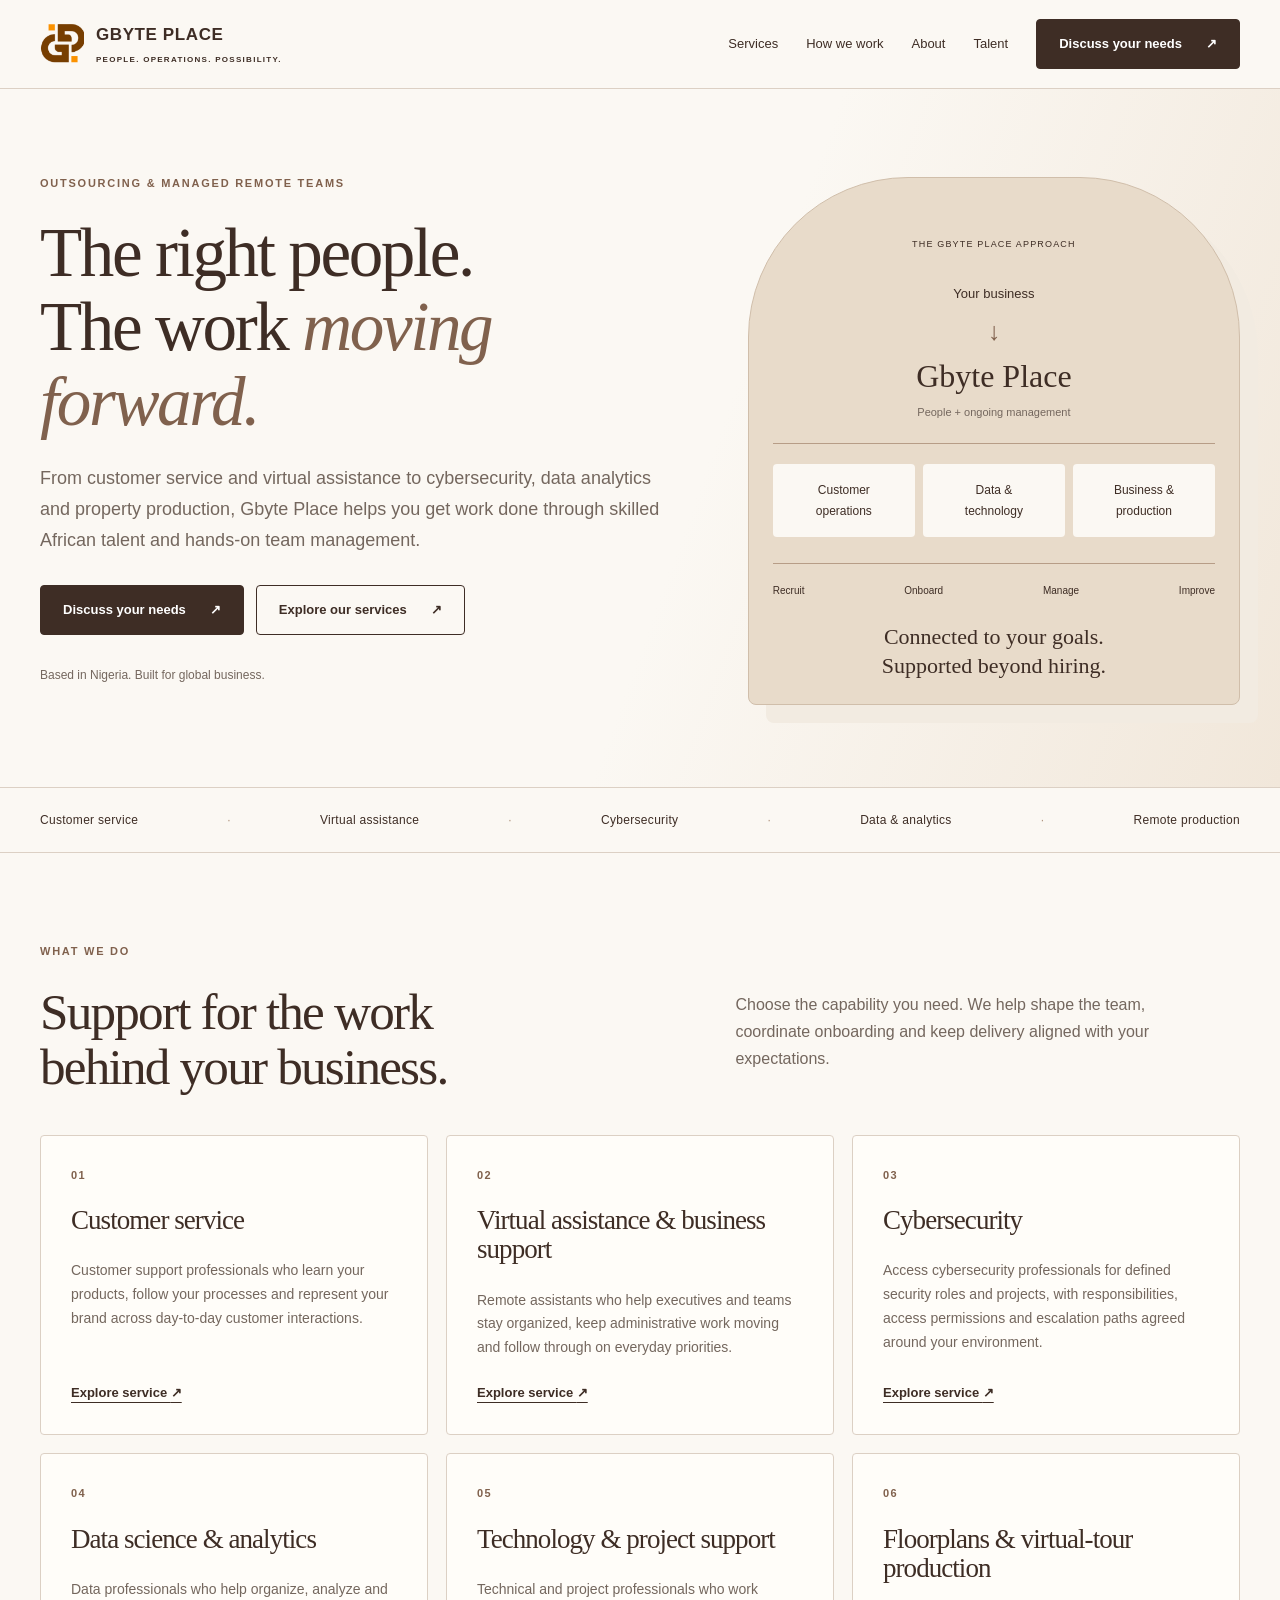
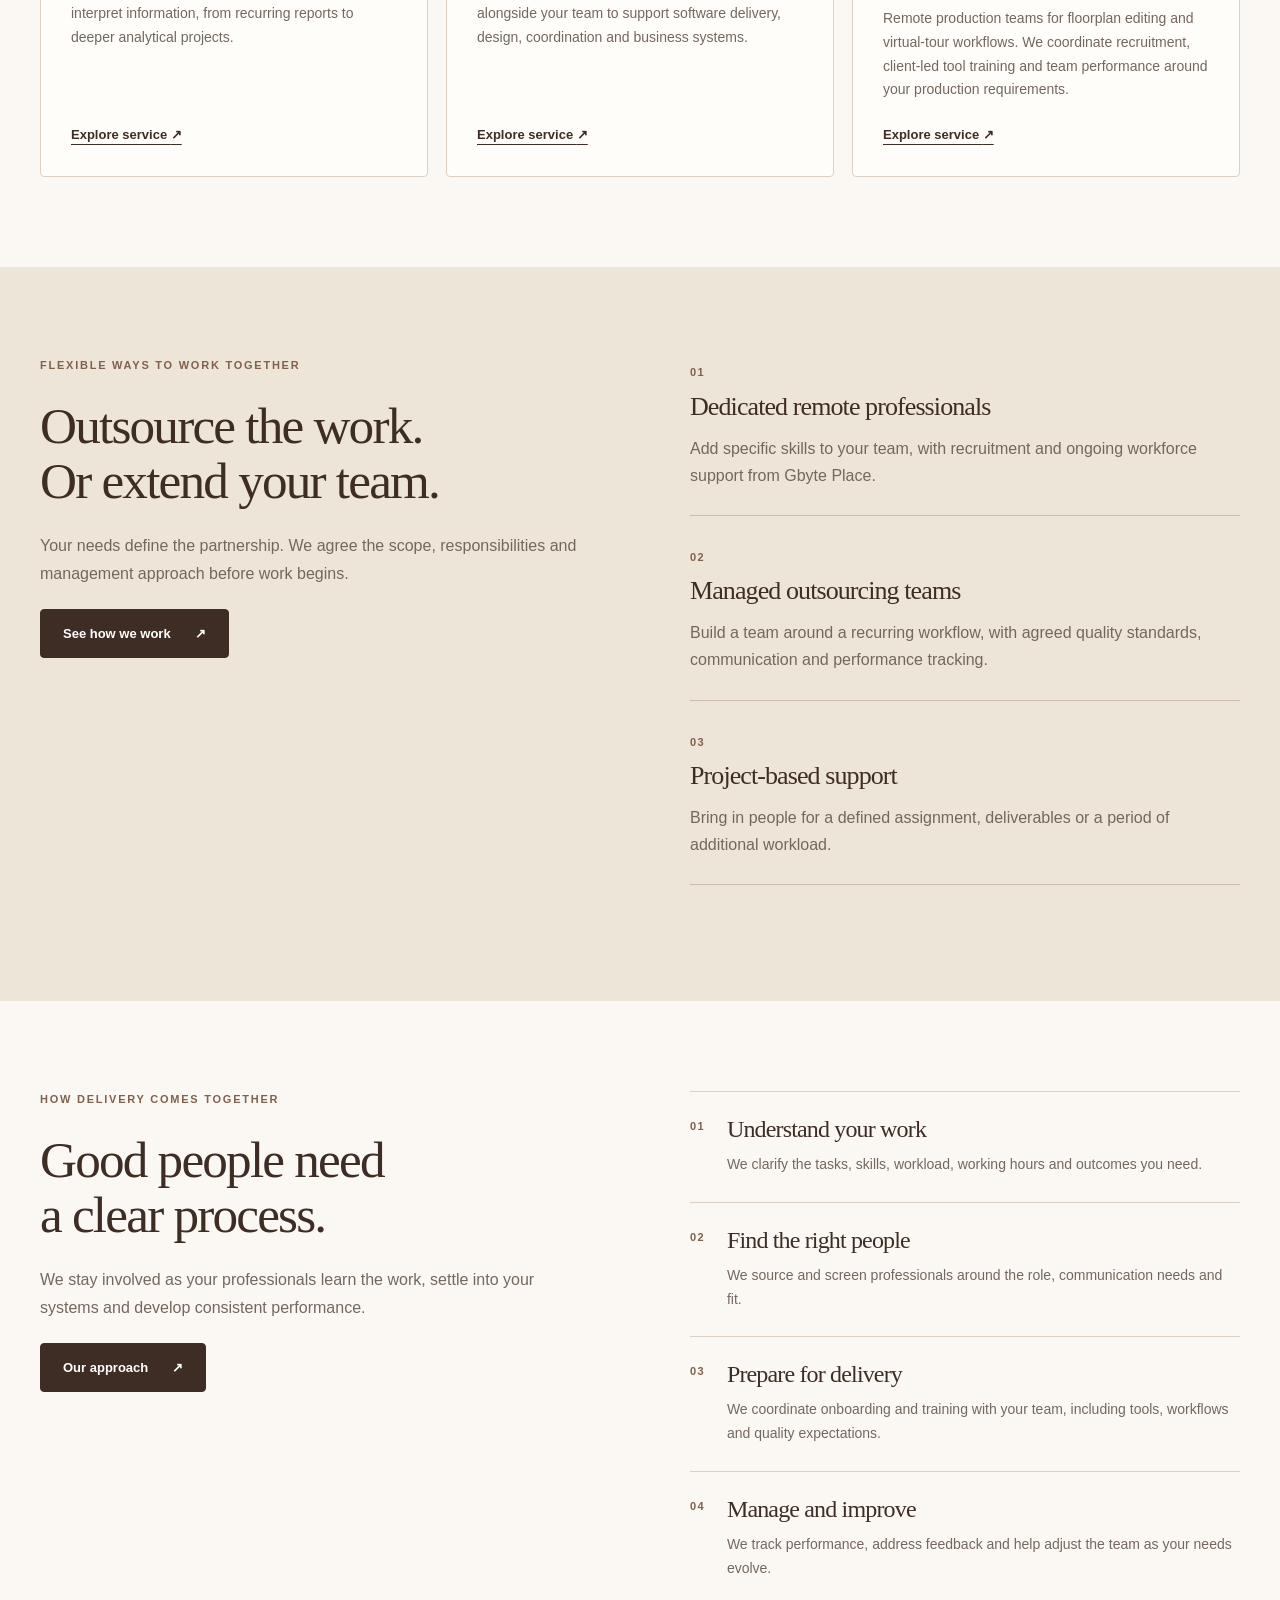
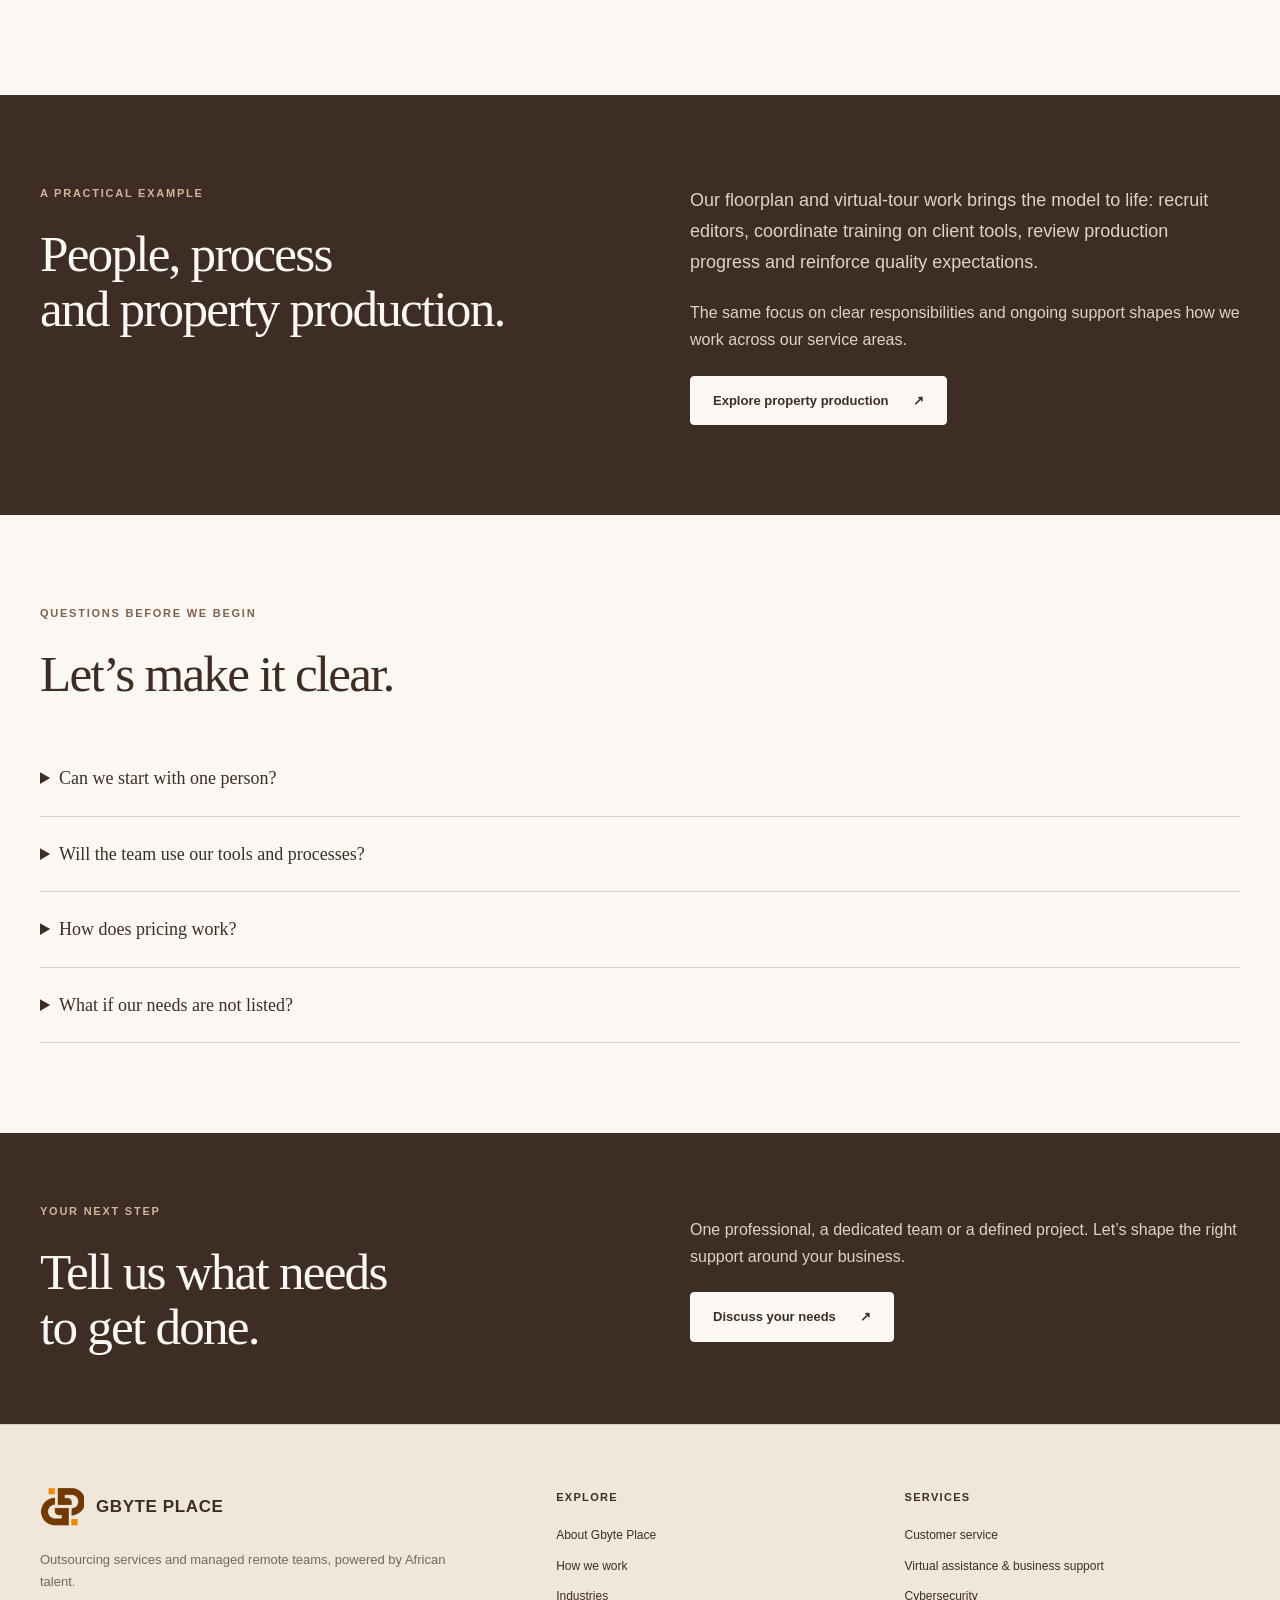
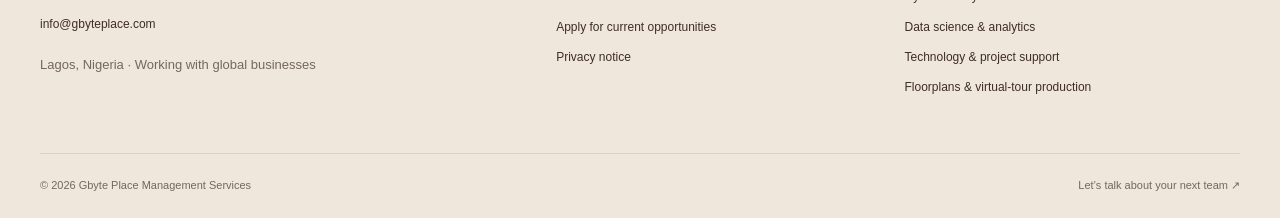
==== commit 85c03ab4: "Sync website with approved production release" ====
--- a/index.html
+++ b/index.html
@@ -1,229 +1 @@
-<!doctype html>
-<html lang="en">
-<head>
-  <meta charset="utf-8">
-  <meta name="viewport" content="width=device-width,initial-scale=1">
-  <meta name="description" content="GBYTE PLACE helps growing companies build, manage and scale dependable remote teams through exceptional African talent.">
-  <title>GBYTE PLACE | Build Exceptional Remote Teams</title>
-  <link rel="preconnect" href="https://fonts.googleapis.com">
-  <link rel="preconnect" href="https://fonts.gstatic.com" crossorigin>
-  <link href="https://fonts.googleapis.com/css2?family=Cormorant+Garamond:wght@500;600;700&family=Inter:wght@400;500;600;700;800&display=swap" rel="stylesheet">
-  <link rel="stylesheet" href="assets/styles.css">
-</head>
-<body>
-<header>
-  <div class="wrap nav">
-    <a class="brand brand-logo" href="index.html" aria-label="GBYTE PLACE home">
-      <img src="assets/gbyte-logo-mark.png" alt="">
-      <span>GBYTE PLACE</span>
-    </a>
-    <button class="menu" aria-label="Open navigation" aria-expanded="false">☰</button>
-    <nav class="links">
-      <a href="about.html">About</a>
-      <a href="services.html">Solutions</a>
-      <a href="industries.html">Industries</a>
-      <a href="careers.html">Talent</a>
-      <a class="btn primary" href="contact.html">Build your team</a>
-    </nav>
-  </div>
-</header>
-
-<main>
-  <section class="hero-v4">
-    <div class="wrap hero-v4-grid">
-      <div class="hero-v4-copy">
-        <div class="eyebrow">Global workforce management</div>
-        <h1>Build exceptional teams. Scale with confidence.</h1>
-        <p>GBYTE PLACE helps ambitious companies build, manage and grow high-performing remote teams through exceptional African talent.</p>
-        <div class="actions">
-          <a class="btn primary" href="contact.html">Build your team</a>
-          <a class="btn" href="services.html">Explore solutions</a>
-        </div>
-        <div class="hero-proof">
-          <span>Reliable teams</span>
-          <span>Hands-on management</span>
-          <span>Long-term partnership</span>
-        </div>
-      </div>
-
-      <div class="hero-stage" aria-hidden="true">
-        <div class="hero-stage-card stage-main">
-          <span class="stage-kicker">A dependable workforce partner</span>
-          <strong>Build · Manage · Grow</strong>
-          <p>Remote teams designed around your business.</p>
-        </div>
-        <div class="hero-stage-card stage-top">
-          <small>Customer experience</small>
-          <strong>Support that represents your brand</strong>
-        </div>
-        <div class="hero-stage-card stage-bottom">
-          <small>Technology talent</small>
-          <strong>Developers, security, design & delivery</strong>
-        </div>
-        <div class="hero-stage-ring"></div>
-      </div>
-    </div>
-  </section>
-
-  <section class="trust-rail">
-    <div class="wrap trust-rail-grid">
-      <span>Customer Experience</span>
-      <span>Technology Talent</span>
-      <span>Project Delivery</span>
-      <span>Cybersecurity</span>
-      <span>Workforce Management</span>
-    </div>
-  </section>
-
-  <section class="section">
-    <div class="wrap">
-      <div class="head compact-head">
-        <div>
-          <div class="eyebrow">What we deliver</div>
-          <h2>More than staffing. A team built around your goals.</h2>
-        </div>
-        <p>We combine careful talent selection with ongoing workforce support, helping remote professionals perform like a true extension of your business.</p>
-      </div>
-
-      <div class="outcome-grid">
-        <article class="outcome-card">
-          <span>01</span>
-          <h3>Build</h3>
-          <p>Source capable professionals who align with your needs, culture and standards.</p>
-        </article>
-        <article class="outcome-card featured">
-          <span>02</span>
-          <h3>Manage</h3>
-          <p>Support onboarding, communication, accountability, performance and retention.</p>
-        </article>
-        <article class="outcome-card">
-          <span>03</span>
-          <h3>Grow</h3>
-          <p>Scale your team through a flexible partnership designed for long-term success.</p>
-        </article>
-      </div>
-    </div>
-  </section>
-
-  <section class="section alt">
-    <div class="wrap why-grid">
-      <div>
-        <div class="eyebrow">Why GBYTE PLACE</div>
-        <h2>A workforce partner, not a hiring marketplace.</h2>
-        <p>We stay involved after placement because dependable remote teams require more than a résumé match.</p>
-        <a class="text-link" href="about.html">Learn about our approach →</a>
-      </div>
-      <div class="benefit-list">
-        <div><b>01</b><span><strong>Carefully screened professionals</strong><small>Capability, communication and fit.</small></span></div>
-        <div><b>02</b><span><strong>Hands-on workforce management</strong><small>Support beyond onboarding.</small></span></div>
-        <div><b>03</b><span><strong>Flexible team scaling</strong><small>Grow at the pace your business requires.</small></span></div>
-        <div><b>04</b><span><strong>Long-term partnership</strong><small>Focused on retention and performance.</small></span></div>
-      </div>
-    </div>
-  </section>
-
-  <section class="section dark-v4">
-    <div class="wrap">
-      <div class="head compact-head">
-        <div>
-          <div class="eyebrow light-eyebrow">Our solutions</div>
-          <h2>Talent for the teams that keep business moving.</h2>
-        </div>
-        <p>From customer operations to technical delivery, we help growing organizations access dependable professionals across essential functions.</p>
-      </div>
-
-      <div class="solution-grid">
-        <article>
-          <span>CX</span>
-          <h3>Customer Experience</h3>
-          <p>Customer support, technical support, help desk and live chat.</p>
-        </article>
-        <article>
-          <span>TX</span>
-          <h3>Technology</h3>
-          <p>Front-end, back-end, full-stack, UI/UX and software engineering.</p>
-        </article>
-        <article>
-          <span>PD</span>
-          <h3>Project Delivery</h3>
-          <p>Project managers, Scrum masters and business analysts.</p>
-        </article>
-        <article>
-          <span>CS</span>
-          <h3>Cybersecurity</h3>
-          <p>Security operations, risk, governance and compliance support.</p>
-        </article>
-      </div>
-      <a class="btn light solution-cta" href="services.html">View all solutions</a>
-    </div>
-  </section>
-
-  <section class="section">
-    <div class="wrap how-grid">
-      <div class="how-intro">
-        <div class="eyebrow">How it works</div>
-        <h2>A clear path from workforce need to business impact.</h2>
-        <p>Our process is structured, collaborative and tailored to your organization.</p>
-        <a class="btn primary" href="contact.html">Start a conversation</a>
-      </div>
-      <div class="how-steps">
-        <article><span>01</span><div><h3>Discover</h3><p>We understand your goals, roles, systems and culture.</p></div></article>
-        <article><span>02</span><div><h3>Match</h3><p>We identify professionals with the right skills and working style.</p></div></article>
-        <article><span>03</span><div><h3>Manage</h3><p>We support onboarding, communication and performance.</p></div></article>
-        <article><span>04</span><div><h3>Grow</h3><p>We help you scale the team as your business evolves.</p></div></article>
-      </div>
-    </div>
-  </section>
-
-  <section class="section industry-v4">
-    <div class="wrap">
-      <div class="head compact-head">
-        <div>
-          <div class="eyebrow">Industries</div>
-          <h2>Built for service-driven organizations.</h2>
-        </div>
-        <p>Flexible workforce solutions for businesses where customer experience, technical delivery and consistent performance matter.</p>
-      </div>
-      <div class="industry-grid">
-        <a href="industries.html"><span>Healthcare</span><b>↗</b></a>
-        <a href="industries.html"><span>Insurance</span><b>↗</b></a>
-        <a href="industries.html"><span>Fintech</span><b>↗</b></a>
-        <a href="industries.html"><span>Retail</span><b>↗</b></a>
-        <a href="industries.html"><span>Professional Services</span><b>↗</b></a>
-      </div>
-    </div>
-  </section>
-
-  <section class="section band-v4">
-    <div class="wrap band-v4-grid">
-      <div>
-        <div class="eyebrow light-eyebrow">Ready to grow?</div>
-        <h2>Build a remote team you can rely on.</h2>
-        <p>Tell us where your business is going. We will help you build the team to get there.</p>
-      </div>
-      <a class="btn light" href="contact.html">Build your team</a>
-    </div>
-  </section>
-</main>
-
-<footer class="footer footer-v4">
-  <div class="wrap">
-    <div class="footer-grid">
-      <div>
-        <a class="brand brand-logo footer-logo" href="index.html">
-          <img src="assets/gbyte-logo-mark.png" alt="">
-          <span>GBYTE PLACE</span>
-        </a>
-        <p>A global workforce management company headquartered in Nigeria.</p>
-        <a class="footer-contact" href="contact.html">Contact us through the inquiry form →</a>
-      </div>
-      <div><h4>Company</h4><a href="about.html">About</a><a href="industries.html">Industries</a><a href="contact.html">Contact</a></div>
-      <div><h4>Solutions</h4><a href="services.html">Customer Experience</a><a href="services.html">Technology</a><a href="services.html">Workforce Management</a></div>
-      <div><h4>Talent</h4><a href="careers.html">Join our network</a><a href="careers.html">Opportunities</a></div>
-    </div>
-    <div class="bottom"><span>© <span data-year></span> Gbyte Place Management Services</span><span>Lagos, Nigeria</span></div>
-  </div>
-</footer>
-<script src="assets/script.js"></script>
-</body>
-</html>
+<!doctype html><html lang="en"><head><meta charset="utf-8"><meta name="viewport" content="width=device-width, initial-scale=1"><title>Outsourcing services & managed remote teams | GBYTE PLACE</title><meta name="description" content="Customer service, virtual assistance, cybersecurity, data science and analytics, technology and property production. African talent with hands-on team management."><meta name="theme-color" content="#3e2d25"><meta property="og:title" content="Outsourcing services &amp; managed remote teams | GBYTE PLACE"><meta property="og:description" content="Customer service, virtual assistance, cybersecurity, data science and analytics, technology and property production. African talent with hands-on team management."><meta property="og:type" content="website"><link rel="icon" href="assets/gbyte-logo-mark.png"><link rel="stylesheet" href="assets/styles.css"><link rel="canonical" href="https://www.gbyteplace.com/"><meta property="og:url" content="https://www.gbyteplace.com/"><meta property="og:image" content="https://www.gbyteplace.com/assets/social-preview.png"><meta property="og:image:width" content="1200"><meta property="og:image:height" content="630"><meta property="og:image:alt" content="Gbyte Place — People. Operations. Possibility."><meta name="twitter:card" content="summary_large_image"></head><body><a class="skip" href="#main">Skip to content</a><header><div class="wrap nav"><a class="brand" href="index.html" aria-label="Gbyte Place home"><img src="assets/gbyte-logo-mark.png" alt="" width="44" height="44"><span>GBYTE PLACE<small>PEOPLE. OPERATIONS. POSSIBILITY.</small></span></a><button class="menu" type="button" aria-controls="navigation" aria-expanded="false" aria-label="Open menu">☰</button><nav id="navigation" aria-label="Main navigation"><a href="services.html" >Services</a><a href="how-it-works.html" >How we work</a><a href="about.html" >About</a><a href="careers.html" >Talent</a><a class="button" href="contact.html">Discuss your needs <span aria-hidden="true">↗</span></a></nav></div></header><main id="main"><section class="home-hero"><div class="wrap hero-grid"><div><p class="eyebrow">Outsourcing & managed remote teams</p><h1>The right people.<br>The work <em>moving forward.</em></h1><p class="lead">From customer service and virtual assistance to cybersecurity, data analytics and property production, Gbyte Place helps you get work done through skilled African talent and hands-on team management.</p><div class="actions"><a class="button" href="contact.html">Discuss your needs <span aria-hidden="true">↗</span></a><a class="button" href="services.html">Explore our services <span aria-hidden="true">↗</span></a></div><p class="micro">Based in Nigeria. Built for global business.</p></div><div class="delivery-map" aria-label="Our model: your business connected to talent, training and ongoing management"><span class="map-caption">THE GBYTE PLACE APPROACH</span><div class="map-top"><span>Your business</span><span class="connection">↓</span><strong>Gbyte Place</strong><small>People + ongoing management</small></div><div class="map-branches"><span>Customer<br>operations</span><span>Data &<br>technology</span><span>Business &<br>production</span></div><div class="map-bottom"><span>Recruit</span><span>Onboard</span><span>Manage</span><span>Improve</span></div><p>Connected to your goals.<br>Supported beyond hiring.</p></div></div></section><div class="service-strip"><div class="wrap">Customer service <span>·</span> Virtual assistance <span>·</span> Cybersecurity <span>·</span> Data & analytics <span>·</span> Remote production</div></div><section class="section"><div class="wrap"><div class="section-heading"><div><p class="eyebrow">What we do</p><h2>Support for the work<br>behind your business.</h2></div><p>Choose the capability you need. We help shape the team, coordinate onboarding and keep delivery aligned with your expectations.</p></div><div class="service-grid"><a class="service-card" href="services.html#customer-service"><span class="number">01</span><h3>Customer service</h3><p>Customer support professionals who learn your products, follow your processes and represent your brand across day-to-day customer interactions.</p><span class="text-link">Explore service <span aria-hidden="true">↗</span></span></a><a class="service-card" href="services.html#virtual-assistance"><span class="number">02</span><h3>Virtual assistance & business support</h3><p>Remote assistants who help executives and teams stay organized, keep administrative work moving and follow through on everyday priorities.</p><span class="text-link">Explore service <span aria-hidden="true">↗</span></span></a><a class="service-card" href="services.html#cybersecurity"><span class="number">03</span><h3>Cybersecurity</h3><p>Access cybersecurity professionals for defined security roles and projects, with responsibilities, access permissions and escalation paths agreed around your environment.</p><span class="text-link">Explore service <span aria-hidden="true">↗</span></span></a><a class="service-card" href="services.html#data-analytics"><span class="number">04</span><h3>Data science & analytics</h3><p>Data professionals who help organize, analyze and interpret information, from recurring reports to deeper analytical projects.</p><span class="text-link">Explore service <span aria-hidden="true">↗</span></span></a><a class="service-card" href="services.html#technology"><span class="number">05</span><h3>Technology & project support</h3><p>Technical and project professionals who work alongside your team to support software delivery, design, coordination and business systems.</p><span class="text-link">Explore service <span aria-hidden="true">↗</span></span></a><a class="service-card" href="services.html#property-production"><span class="number">06</span><h3>Floorplans & virtual-tour production</h3><p>Remote production teams for floorplan editing and virtual-tour workflows. We coordinate recruitment, client-led tool training and team performance around your production requirements.</p><span class="text-link">Explore service <span aria-hidden="true">↗</span></span></a></div></div></section><section class="section tint"><div class="wrap split"><div><p class="eyebrow">Flexible ways to work together</p><h2>Outsource the work.<br>Or extend your team.</h2><p>Your needs define the partnership. We agree the scope, responsibilities and management approach before work begins.</p><a class="button" href="how-it-works.html">See how we work <span aria-hidden="true">↗</span></a></div><div class="engagements"><article><span class="number">01</span><h3>Dedicated remote professionals</h3><p>Add specific skills to your team, with recruitment and ongoing workforce support from Gbyte Place.</p></article><article><span class="number">02</span><h3>Managed outsourcing teams</h3><p>Build a team around a recurring workflow, with agreed quality standards, communication and performance tracking.</p></article><article><span class="number">03</span><h3>Project-based support</h3><p>Bring in people for a defined assignment, deliverables or a period of additional workload.</p></article></div></div></section><section class="section"><div class="wrap split"><div><p class="eyebrow">How delivery comes together</p><h2>Good people need<br>a clear process.</h2><p>We stay involved as your professionals learn the work, settle into your systems and develop consistent performance.</p><a class="button" href="how-it-works.html">Our approach <span aria-hidden="true">↗</span></a></div><div><article class="step"><span class="number">01</span><div><h3>Understand your work</h3><p>We clarify the tasks, skills, workload, working hours and outcomes you need.</p></div></article><article class="step"><span class="number">02</span><div><h3>Find the right people</h3><p>We source and screen professionals around the role, communication needs and fit.</p></div></article><article class="step"><span class="number">03</span><div><h3>Prepare for delivery</h3><p>We coordinate onboarding and training with your team, including tools, workflows and quality expectations.</p></div></article><article class="step"><span class="number">04</span><div><h3>Manage and improve</h3><p>We track performance, address feedback and help adjust the team as your needs evolve.</p></div></article></div></div></section><section class="section dark"><div class="wrap split"><div><p class="eyebrow">A practical example</p><h2>People, process<br>and property production.</h2></div><div><p class="lead">Our floorplan and virtual-tour work brings the model to life: recruit editors, coordinate training on client tools, review production progress and reinforce quality expectations.</p><p>The same focus on clear responsibilities and ongoing support shapes how we work across our service areas.</p><a class="button light" href="services.html#property-production">Explore property production <span aria-hidden="true">↗</span></a></div></div></section><section class="section"><div class="wrap"><div class="section-heading"><div><p class="eyebrow">Questions before we begin</p><h2>Let’s make it clear.</h2></div></div><details><summary>Can we start with one person?</summary><p>Yes. We can discuss support for one role, a dedicated team or a defined project, depending on your requirements.</p></details><details><summary>Will the team use our tools and processes?</summary><p>We agree the workflow during scoping and coordinate onboarding with you so people understand your tools, standards and communication channels.</p></details><details><summary>How does pricing work?</summary><p>Pricing depends on the skills, scope, working hours, team size and level of management involved. Contact us for a proposal tailored to your needs.</p></details><details><summary>What if our needs are not listed?</summary><p>Tell us about the work. We will assess the requirements and confirm whether we can support the role or project.</p></details></div></section><section class="cta"><div class="wrap split"><div><p class="eyebrow">Your next step</p><h2>Tell us what needs<br>to get done.</h2></div><div><p>One professional, a dedicated team or a defined project. Let’s shape the right support around your business.</p><a class="button light" href="contact.html">Discuss your needs <span aria-hidden="true">↗</span></a></div></div></section></main><footer><div class="wrap footer-grid"><div><a class="brand" href="index.html"><img src="assets/gbyte-logo-mark.png" alt="" width="44" height="44"><span>GBYTE PLACE</span></a><p>Outsourcing services and managed remote teams, powered by African talent.</p><a href="mailto:info@gbyteplace.com">info@gbyteplace.com</a><p>Lagos, Nigeria · Working with global businesses</p></div><div><h3>Explore</h3><a href="about.html">About Gbyte Place</a><a href="how-it-works.html">How we work</a><a href="industries.html">Industries</a><a href="careers.html">Apply for current opportunities</a><a href="privacy.html">Privacy notice</a></div><div><h3>Services</h3><a href="services.html#customer-service">Customer service</a><a href="services.html#virtual-assistance">Virtual assistance & business support</a><a href="services.html#cybersecurity">Cybersecurity</a><a href="services.html#data-analytics">Data science & analytics</a><a href="services.html#technology">Technology & project support</a><a href="services.html#property-production">Floorplans & virtual-tour production</a></div></div><div class="wrap bottom"><span>© 2026 Gbyte Place Management Services</span><a href="contact.html">Let’s talk about your next team ↗</a></div></footer><script src="assets/script.js" defer></script></body></html>
--- a/assets/styles.css
+++ b/assets/styles.css
@@ -1,103 +1,19 @@
 
-:root{--brown:#3e2d25;--brown2:#6d5142;--beige:#d8c6b1;--sand:#efe6dc;--ivory:#fbf8f3;--ink:#2b241f;--muted:#70665e;--line:#ded2c6;--white:#fff;--shadow:0 22px 60px rgba(62,45,37,.12)}
-*{box-sizing:border-box}html{scroll-behavior:smooth}body{margin:0;font-family:Inter,Arial,sans-serif;background:var(--ivory);color:var(--ink);line-height:1.6}a{text-decoration:none;color:inherit}img{max-width:100%}.wrap{width:min(1180px,calc(100% - 40px));margin:auto}.eyebrow{text-transform:uppercase;letter-spacing:.16em;font-weight:800;font-size:.74rem;color:var(--brown2)}h1,h2,h3{font-family:'Cormorant Garamond',Georgia,serif;line-height:1.02;letter-spacing:-.025em}h1{font-size:clamp(4rem,8vw,7.5rem);margin:.18em 0}h2{font-size:clamp(2.8rem,5vw,5rem);margin:.18em 0}h3{font-size:1.75rem;margin:.3em 0}p{color:var(--muted)}.btn{display:inline-flex;padding:15px 23px;border-radius:999px;font-weight:800;border:1px solid var(--brown);align-items:center;justify-content:center}.btn.primary{background:var(--brown);color:white}.btn.light{background:white;color:var(--brown);border-color:white}.btn:hover{transform:translateY(-2px)}header{position:sticky;top:0;z-index:20;background:rgba(251,248,243,.94);backdrop-filter:blur(18px);border-bottom:1px solid rgba(62,45,37,.08)}.nav{height:78px;display:flex;align-items:center;justify-content:space-between}.brand{display:flex;gap:12px;align-items:center;font-weight:900}.mark{width:44px;height:44px;border-radius:50%;display:grid;place-items:center;background:var(--brown);color:white;font:700 1.5rem Georgia}.brand small{display:block;font-size:.58rem;letter-spacing:.13em;color:#9a8475}.links{display:flex;gap:26px;align-items:center;font-weight:700;font-size:.92rem}.menu{display:none;border:0;background:none;font-size:1.4rem}.hero{padding:95px 0 90px;background:radial-gradient(circle at 85% 20%,#dccab7 0,transparent 31%),linear-gradient(180deg,#fbf8f3,#f6efe7);overflow:hidden}.hero-grid{display:grid;grid-template-columns:1.05fr .95fr;gap:65px;align-items:center}.hero p{font-size:1.14rem;max-width:670px}.actions{display:flex;gap:12px;flex-wrap:wrap;margin-top:28px}.visual{position:relative;min-height:560px}.panel{position:absolute;inset:25px 0 30px 65px;border-radius:42px;background:linear-gradient(145deg,#bca38f,#745747);box-shadow:var(--shadow);overflow:hidden}.panel:before{content:'';position:absolute;width:290px;height:390px;border-radius:150px 150px 18px 18px;background:rgba(255,255,255,.7);left:90px;top:90px}.panel:after{content:'';position:absolute;width:150px;height:280px;border-radius:90px 90px 10px 10px;background:var(--brown);left:160px;top:200px}.float{position:absolute;background:rgba(255,255,255,.92);padding:16px 18px;border-radius:16px;box-shadow:var(--shadow);min-width:210px}.float small{display:block;color:#8f7b6e}.f1{top:25px;left:0}.f2{right:0;top:245px}.f3{left:20px;bottom:0}.strip{background:white;border-block:1px solid var(--line)}.strip-grid{display:grid;grid-template-columns:repeat(5,1fr)}.strip-grid div{padding:24px 18px;border-right:1px solid var(--line)}.strip-grid div:last-child{border:0}.strip strong{display:block;color:var(--brown)}.strip span{font-size:.78rem;color:var(--muted)}.section{padding:105px 0}.alt{background:var(--sand)}.dark{background:var(--brown);color:white}.dark p{color:#decfc5}.head{display:grid;grid-template-columns:1.12fr .88fr;gap:60px;align-items:end;margin-bottom:50px}.cards{display:grid;grid-template-columns:repeat(3,1fr);gap:18px}.card{padding:28px;background:white;border:1px solid var(--line);border-radius:22px}.card:hover{transform:translateY(-5px);box-shadow:var(--shadow)}.num{width:46px;height:46px;border-radius:50%;display:grid;place-items:center;background:var(--sand);font-weight:800;color:var(--brown)}.dark .card{background:#4a372e;border-color:#6d5548}.dark .num{background:#725749;color:white}.pills{display:flex;flex-wrap:wrap;gap:10px}.pill{padding:8px 12px;border-radius:999px;background:white;border:1px solid var(--line);font-size:.82rem;font-weight:700;color:var(--brown)}.process{display:grid;grid-template-columns:.8fr 1.2fr;gap:70px}.steps{border-top:1px solid var(--line)}.step{display:grid;grid-template-columns:50px 1fr;gap:18px;padding:25px 0;border-bottom:1px solid var(--line)}.step span{font-weight:800;color:var(--brown2)}.step h3{font-size:1.5rem;margin:0}.step p{margin:4px 0 0}.compare{display:grid;grid-template-columns:1fr 1fr;border:1px solid var(--line);border-radius:28px;overflow:hidden}.compare>div{padding:34px}.compare>div:first-child{background:#f5eee6}.compare>div:last-child{background:white}.compare ul{padding:0;list-style:none}.compare li{padding:11px 0;border-bottom:1px solid var(--line);color:var(--muted)}.band{background:var(--brown2);color:white}.band p{color:#eadfd8}.band-grid{display:grid;grid-template-columns:1.1fr .9fr;gap:60px;align-items:center}.footer{background:#2b211c;color:white;padding:65px 0 25px}.footer p,.footer a{color:#cdbfb5}.footer-grid{display:grid;grid-template-columns:1.4fr repeat(3,1fr);gap:40px}.footer a{display:block;margin:8px 0}.bottom{border-top:1px solid #514139;margin-top:45px;padding-top:20px;display:flex;justify-content:space-between;font-size:.84rem}.page-hero{padding:80px 0 65px;background:linear-gradient(180deg,#f5eee6,var(--ivory))}.two{display:grid;grid-template-columns:1fr 1fr;gap:60px}.service-grid{display:grid;grid-template-columns:repeat(2,1fr);gap:18px}.service{padding:28px;background:white;border:1px solid var(--line);border-radius:20px}.form{padding:32px;background:white;border:1px solid var(--line);border-radius:22px;box-shadow:var(--shadow)}.row{display:grid;grid-template-columns:1fr 1fr;gap:15px}label{display:block;font-size:.85rem;font-weight:800;margin-bottom:15px}input,textarea,select{width:100%;margin-top:7px;padding:13px;border:1px solid #cdbfb4;border-radius:11px;background:white;font:inherit}.note{font-size:.83rem}.thank{text-align:center;padding:130px 20px}.thank h1{font-size:4.5rem}
-@media(max-width:900px){.links{display:none;position:absolute;top:78px;left:0;right:0;background:var(--ivory);padding:22px;flex-direction:column;align-items:flex-start}.links.open{display:flex}.menu{display:block}.hero-grid,.head,.process,.band-grid,.two{grid-template-columns:1fr}.visual{min-height:430px}.cards{grid-template-columns:1fr 1fr}.strip-grid{grid-template-columns:1fr 1fr}.footer-grid{grid-template-columns:1fr 1fr}}
-@media(max-width:620px){.wrap{width:min(100% - 28px,1180px)}h1{font-size:3.6rem}h2{font-size:2.8rem}.hero{padding-top:65px}.visual{min-height:360px}.panel{inset:30px 0 25px 35px}.panel:before{width:190px;height:280px;left:60px;top:60px}.panel:after{width:95px;height:190px;left:108px;top:150px}.float{min-width:165px;padding:12px}.f2{top:170px}.cards,.service-grid,.strip-grid,.compare,.row,.footer-grid{grid-template-columns:1fr}.section{padding:78px 0}.bottom{flex-direction:column;gap:8px}}
+:root{--ink:#3e2d25;--muted:#74675e;--paper:#fbf8f3;--sand:#eee5d9;--line:#dcd0c4;--accent:#80614d}*{box-sizing:border-box}html{scroll-behavior:smooth;scroll-padding-top:110px}body{margin:0;background:var(--paper);color:var(--ink);font:16px/1.7 Arial,sans-serif}a{color:inherit;text-decoration:none}p{color:var(--muted);margin:0 0 22px}h1,h2,h3{font-family:Georgia,serif;font-weight:400;line-height:1.08;letter-spacing:-.035em;margin:0 0 24px}h1{font-size:clamp(42px,5.4vw,76px)}h2{font-size:clamp(34px,4vw,54px)}h3{font-size:26px}em{color:var(--accent);font-weight:400}.wrap{width:min(1200px,calc(100% - 80px));margin:auto}.eyebrow{font:700 11px/1.5 Arial,sans-serif;letter-spacing:.16em;text-transform:uppercase;color:var(--accent);margin-bottom:24px}.lead{font-size:18px;line-height:1.7;max-width:740px}.micro{font-size:12px}.button{display:inline-flex;align-items:center;justify-content:center;gap:24px;padding:14px 22px;border:1px solid var(--ink);background:var(--ink);color:white;font:600 13px/1.5 Arial,sans-serif;border-radius:4px;cursor:pointer;transition:background .2s}.button:hover{background:#634c3e}.button.light{background:var(--paper);color:var(--ink);border-color:var(--paper)}.actions{display:flex;flex-wrap:wrap;gap:12px;margin:30px 0}.actions .button+ .button{background:transparent;color:var(--ink)}header{position:sticky;top:0;z-index:10;border-bottom:1px solid var(--line);background:rgba(251,248,243,.97)}.nav{display:flex;align-items:center;justify-content:space-between;min-height:88px;gap:20px}.brand{display:flex;align-items:center;gap:12px;font-weight:700;font-size:17px;letter-spacing:.035em}.brand img{width:44px;height:44px;object-fit:contain;mix-blend-mode:multiply}.brand small{display:block;font-size:8px;letter-spacing:.16em;margin-top:3px}nav{display:flex;align-items:center;gap:28px;font-size:13px}nav a[aria-current]{text-decoration:underline;text-underline-offset:7px}.menu{display:none}.skip{position:absolute;left:12px;top:-70px;z-index:20;background:white;padding:12px}.skip:focus{top:12px}:focus-visible{outline:3px solid #9b643d;outline-offset:5px}.home-hero{padding:86px 0 80px;background:linear-gradient(110deg,var(--paper) 55%,#f1e7da)}.hero-grid{display:grid;grid-template-columns:1.3fr 1fr;gap:68px;align-items:center}.delivery-map{background:#e8dbca;border:1px solid #d0beaa;border-radius:160px 160px 8px 8px;padding:50px 24px 24px;text-align:center;position:relative;box-shadow:18px 18px 0 #f2ebe1}.map-caption{font-size:9px;letter-spacing:.13em}.map-top{display:flex;flex-direction:column;align-items:center;margin:28px 0 22px}.map-top>span:first-child{font-size:13px}.connection{font-size:25px;color:var(--accent);margin:5px}.map-top strong{font:400 32px Georgia,serif}.map-top small{font-size:11px;color:var(--muted);margin-top:8px}.map-branches{display:grid;grid-template-columns:repeat(3,1fr);gap:8px;padding-top:20px;border-top:1px solid #b79d87}.map-branches span{padding:16px 4px;background:var(--paper);font-size:12px;border-radius:4px}.map-bottom{display:flex;justify-content:space-between;border-top:1px solid #b79d87;margin-top:26px;padding-top:18px;font-size:10px}.delivery-map p{font-family:Georgia,serif;font-size:22px;line-height:1.3;color:var(--ink);margin:24px 0 0}.service-strip{border-block:1px solid var(--line);padding:22px 0;font-size:12px;letter-spacing:.025em}.service-strip .wrap{display:flex;justify-content:space-between;gap:12px;flex-wrap:wrap}.service-strip span{color:#b1957f}.section{padding:90px 0}.section-heading{display:grid;grid-template-columns:1.2fr 1fr;gap:90px;align-items:end;margin-bottom:40px}.section-heading h2{margin-bottom:0}.section-heading p:last-child{max-width:430px}.service-grid{display:grid;grid-template-columns:repeat(3,1fr);gap:18px}.service-card{display:flex;flex-direction:column;padding:30px;background:#fffdf9;border:1px solid var(--line);border-radius:4px}.service-card:hover{border-color:var(--accent)}.service-card h3{margin-top:22px;font-size:27px}.service-card p{font-size:14px;flex:1}.number{font-size:11px;font-weight:700;letter-spacing:.12em;color:var(--accent)}.text-link{font-size:13px;font-weight:700;text-decoration:underline;text-underline-offset:5px}.split{display:grid;grid-template-columns:1fr 1fr;gap:100px}.tint{background:var(--sand)}.engagements article{padding:0 0 26px;margin-bottom:26px;border-bottom:1px solid #cabbac}.engagements h3{margin:8px 0 14px}.engagements p{margin:0}.step{display:flex;gap:22px;padding:25px 0;border-top:1px solid var(--line)}.step h3{font-size:24px;margin:0 0 10px}.step p{font-size:14px;margin:0}.dark,.cta{background:var(--ink);color:var(--paper)}.dark p,.cta p{color:#e1d2c5}.dark .eyebrow,.cta .eyebrow{color:#cfb59d}.cta{padding:70px 0}.cta h2{margin-bottom:0}.cta .split{align-items:center}details{padding:22px 0;border-bottom:1px solid var(--line)}summary{cursor:pointer;font-size:18px;font-family:Georgia,serif}details p{max-width:780px;margin:20px 0 0}.page-hero{padding:76px 0 64px;background:#f0e7dc}.page-hero h1{max-width:900px}.page-hero p:last-child{margin-bottom:0}.service-jumps{display:flex;flex-wrap:wrap;gap:12px;margin-top:30px}.service-jumps a{font-size:12px;padding:9px 12px;border:1px solid var(--line)}.scope-list{list-style:none;padding:0;margin:0 0 28px}.scope-list li{padding:14px 0;border-bottom:1px solid var(--line);font-size:15px}.scope-list li:before{content:'↗';margin-right:14px;color:var(--accent)}.fit{font-size:14px}.three,.four{display:grid;grid-template-columns:repeat(3,1fr);gap:30px;margin-top:40px}.four{grid-template-columns:repeat(4,1fr)}.three article,.four article{border-top:1px solid #bcaa97;padding-top:24px}.three p,.four p{font-size:14px}.card-title{font-size:30px}.contact-note{border-left:2px solid var(--accent);padding-left:22px;margin:40px 0}.contact-note h3{font-size:24px}form{background:#fffdf9;border:1px solid var(--line);padding:32px;border-radius:4px}.row{display:grid;grid-template-columns:1fr 1fr;gap:16px}label{display:block;font-size:12px;font-weight:700;margin-bottom:18px}input,select,textarea{display:block;width:100%;padding:12px;border:1px solid #c9b8a8;background:white;color:var(--ink);border-radius:3px;margin-top:8px;font:14px/1.5 Arial,sans-serif}textarea{resize:vertical}input[type=file]{font-size:12px}.optional{font-weight:400}.honey{position:absolute;left:-10000px}.service-detail{scroll-margin-top:88px}footer{background:#f0e7dc;padding:60px 0 24px;border-top:1px solid var(--line)}.footer-grid{display:grid;grid-template-columns:1.3fr .8fr 1fr;gap:80px}.footer-grid a:not(.brand){display:block;font-size:12px;margin-bottom:10px}.footer-grid p{font-size:13px;margin:20px 0}.footer-grid h3{font:700 11px Arial,sans-serif;letter-spacing:.12em;text-transform:uppercase;margin:6px 0 22px}.bottom{display:flex;justify-content:space-between;gap:20px;border-top:1px solid var(--line);margin-top:45px;padding-top:22px;font-size:11px;color:var(--muted)}
+@media(max-width:1050px){.wrap{width:calc(100% - 48px)}nav{gap:16px}.brand{font-size:14px}.hero-grid{gap:36px}.split{gap:55px}.service-grid{grid-template-columns:repeat(2,1fr)}.four{grid-template-columns:repeat(2,1fr)}}
+@media(max-width:820px){.menu{display:block;background:transparent;border:1px solid var(--line);padding:8px 12px;font-size:22px;color:var(--ink)}header nav{display:none;position:absolute;top:88px;left:0;width:100%;padding:24px;background:var(--paper);border-bottom:1px solid var(--line);flex-direction:column;align-items:stretch}header nav.open{display:flex}.hero-grid,.split,.section-heading{grid-template-columns:1fr;gap:40px}.delivery-map{max-width:440px;width:100%;margin:0 auto}.home-hero{padding:60px 0}.section{padding:64px 0}.three{grid-template-columns:1fr}.footer-grid{gap:30px;grid-template-columns:1.2fr 1fr}.footer-grid>div:first-child{grid-column:1/-1}.service-strip span{display:none}.service-strip .wrap{justify-content:flex-start;column-gap:20px}.section-heading{margin-bottom:28px}.section-heading p:last-child{max-width:none}}
+@media(max-width:520px){.wrap{width:calc(100% - 36px)}h1{font-size:43px}h2{font-size:35px}.lead{font-size:16px}.service-grid,.four,.row{grid-template-columns:1fr}.page-hero{padding:52px 0}.service-card{padding:25px}.bottom{flex-direction:column}.actions{flex-direction:column;align-items:stretch}.map-branches span{font-size:11px}.delivery-map{padding:48px 18px 24px}.footer-grid{gap:22px}form{padding:22px}.service-jumps{gap:8px}.service-jumps a{font-size:11px}.brand small{font-size:7px}.brand{font-size:14px}}
+@media(prefers-reduced-motion:reduce){html{scroll-behavior:auto}*{transition:none!important}}
 
-
-/* ===== Homepage Version 4 ===== */
-.brand-logo img{width:46px;height:46px;object-fit:cover;border-radius:11px;mix-blend-mode:multiply}
-.brand-logo span{letter-spacing:.055em}
-.hero-v4{position:relative;overflow:hidden;padding:112px 0 96px;background:
-radial-gradient(circle at 84% 18%,rgba(216,198,177,.72),transparent 28%),
-linear-gradient(180deg,#fbf8f3 0%,#f6eee5 100%)}
-.hero-v4:before{content:"";position:absolute;inset:0;background-image:
-linear-gradient(rgba(62,45,37,.035) 1px,transparent 1px),
-linear-gradient(90deg,rgba(62,45,37,.035) 1px,transparent 1px);
-background-size:68px 68px;mask-image:linear-gradient(to bottom,black,transparent 93%)}
-.hero-v4-grid{position:relative;z-index:1;display:grid;grid-template-columns:1.06fr .94fr;gap:75px;align-items:center}
-.hero-v4 h1{font-size:clamp(4.4rem,8vw,8rem);max-width:850px}
-.hero-v4-copy>p{font-size:1.15rem;max-width:670px}
-.hero-proof{display:flex;flex-wrap:wrap;gap:12px 24px;margin-top:34px;font-size:.78rem;font-weight:800;text-transform:uppercase;letter-spacing:.09em;color:var(--brown2)}
-.hero-proof span{display:flex;align-items:center;gap:9px}
-.hero-proof span:before{content:"";width:7px;height:7px;border-radius:50%;background:#df8c00}
-.hero-stage{position:relative;min-height:570px}
-.hero-stage:before{content:"";position:absolute;inset:20px 5px 25px 70px;border-radius:44px;background:linear-gradient(145deg,#8a6045,#3e2d25);box-shadow:var(--shadow)}
-.hero-stage-ring{position:absolute;width:310px;height:310px;border:75px solid rgba(239,230,220,.92);border-radius:50%;right:25px;top:110px}
-.hero-stage-card{position:absolute;z-index:2;border-radius:20px;box-shadow:var(--shadow)}
-.stage-main{left:10px;bottom:18px;width:330px;padding:28px;background:#fff}
-.stage-main .stage-kicker{display:block;text-transform:uppercase;letter-spacing:.13em;font-size:.68rem;color:var(--brown2);font-weight:800}
-.stage-main strong{display:block;font:600 2.1rem/1.05 "Cormorant Garamond",serif;margin:12px 0 5px}
-.stage-main p{margin:0}
-.stage-top,.stage-bottom{width:245px;padding:18px;background:rgba(255,255,255,.92);backdrop-filter:blur(12px)}
-.stage-top{right:0;top:35px}.stage-bottom{right:0;bottom:65px}
-.stage-top small,.stage-bottom small{display:block;color:var(--brown2);margin-bottom:4px}
-.trust-rail{background:#fff;border-block:1px solid var(--line)}
-.trust-rail-grid{display:grid;grid-template-columns:repeat(5,1fr)}
-.trust-rail span{padding:24px 16px;text-align:center;border-right:1px solid var(--line);font-size:.76rem;font-weight:800;letter-spacing:.08em;text-transform:uppercase;color:var(--brown)}
-.trust-rail span:last-child{border-right:0}
-.compact-head{margin-bottom:46px}
-.outcome-grid{display:grid;grid-template-columns:repeat(3,1fr);gap:18px}
-.outcome-card{position:relative;min-height:315px;padding:30px;border:1px solid var(--line);border-radius:24px;background:#fff;display:flex;flex-direction:column}
-.outcome-card span{font-weight:800;color:var(--brown2)}
-.outcome-card h3{font-size:2.35rem;margin-top:auto}
-.outcome-card p{margin-bottom:0}
-.outcome-card.featured{background:var(--brown);color:#fff;border-color:var(--brown)}
-.outcome-card.featured p,.outcome-card.featured span{color:#dfd2c8}
-.why-grid{display:grid;grid-template-columns:.8fr 1.2fr;gap:85px;align-items:start}
-.text-link{display:inline-block;margin-top:20px;font-weight:800;color:var(--brown);border-bottom:1px solid var(--brown)}
-.benefit-list{border-top:1px solid var(--line)}
-.benefit-list>div{display:grid;grid-template-columns:55px 1fr;gap:20px;padding:24px 0;border-bottom:1px solid var(--line)}
-.benefit-list b{color:var(--brown2)}
-.benefit-list strong,.benefit-list small{display:block}
-.benefit-list small{color:var(--muted);margin-top:3px}
-.dark-v4{background:#2d211c;color:#fff}
-.dark-v4 p{color:#d7cac1}
-.light-eyebrow{color:#d8c6b1}
-.solution-grid{display:grid;grid-template-columns:repeat(4,1fr);gap:14px}
-.solution-grid article{min-height:310px;padding:26px;border-radius:22px;background:#3b2c25;border:1px solid #5b463b;display:flex;flex-direction:column}
-.solution-grid article>span{display:grid;place-items:center;width:47px;height:47px;border-radius:50%;background:#d8c6b1;color:#3e2d25;font-weight:900}
-.solution-grid h3{margin-top:auto}
-.solution-grid p{margin-bottom:0}
-.solution-cta{margin-top:28px}
-.how-grid{display:grid;grid-template-columns:.8fr 1.2fr;gap:78px}
-.how-intro{position:sticky;top:125px;align-self:start}
-.how-steps{border-top:1px solid var(--line)}
-.how-steps article{display:grid;grid-template-columns:55px 1fr;gap:20px;padding:28px 0;border-bottom:1px solid var(--line)}
-.how-steps article>span{color:var(--brown2);font-weight:900}
-.how-steps h3{margin:0;font-size:1.75rem}
-.how-steps p{margin:5px 0 0}
-.industry-v4{background:#f3e9de}
-.industry-grid{display:grid;grid-template-columns:repeat(5,1fr);border:1px solid var(--line);border-radius:24px;overflow:hidden;background:#fff}
-.industry-grid a{min-height:145px;padding:24px;display:flex;flex-direction:column;justify-content:space-between;border-right:1px solid var(--line);font-weight:800;transition:.2s}
-.industry-grid a:last-child{border:0}
-.industry-grid a:hover{background:#f8f2eb}
-.industry-grid b{align-self:flex-end;font-size:1.2rem;color:var(--brown2)}
-.band-v4{background:#6d5142;color:#fff}
-.band-v4 p{color:#eadfd8}
-.band-v4-grid{display:grid;grid-template-columns:1.1fr auto;gap:60px;align-items:center}
-.footer-v4 .footer-logo img{mix-blend-mode:normal;background:#fff}
-@media(max-width:980px){
-.hero-v4-grid,.why-grid,.how-grid,.band-v4-grid{grid-template-columns:1fr}
-.hero-stage{min-height:470px}
-.solution-grid{grid-template-columns:1fr 1fr}
-.industry-grid{grid-template-columns:1fr 1fr}
-.industry-grid a{border-bottom:1px solid var(--line)}
-.how-intro{position:static}
+/* Keep navigation usable until its event handlers are ready. */
+.reading{max-width:820px}.reading h2{font-size:30px;margin-top:42px}.reading h2:first-child{margin-top:0}.reading a{overflow-wrap:anywhere}.micro .text-link{font-size:inherit}
+@media(max-width:820px){
+  .menu{display:none}
+  .nav{flex-wrap:wrap;padding-block:18px}
+  header nav{display:flex;position:static;width:100%;padding:12px 0 0;border:0;gap:16px}
+  html:not(.nav-ready) header{position:static}
+  .nav-ready .menu{display:block}
+  .nav-ready .nav{flex-wrap:nowrap;padding-block:0}
+  .nav-ready header nav{display:none;position:absolute;top:100%;left:0;width:100%;padding:24px;border-bottom:1px solid var(--line)}
+  .nav-ready header nav.open{display:flex}
 }
-@media(max-width:650px){
-.brand-logo img{width:39px;height:39px}
-.hero-v4{padding:75px 0 78px}
-.hero-v4 h1{font-size:3.8rem}
-.hero-stage{min-height:390px}
-.hero-stage:before{inset:20px 0 20px 35px}
-.hero-stage-ring{width:220px;height:220px;border-width:50px;right:10px;top:95px}
-.stage-main{width:255px;padding:20px}
-.stage-main strong{font-size:1.65rem}
-.stage-top,.stage-bottom{width:190px;padding:13px}
-.stage-top{top:30px}.stage-bottom{bottom:45px}
-.trust-rail-grid,.outcome-grid,.solution-grid,.industry-grid{grid-template-columns:1fr}
-.trust-rail span{border-right:0;border-bottom:1px solid var(--line)}
-.outcome-card{min-height:240px}
-.industry-grid a{border-right:0}
-}
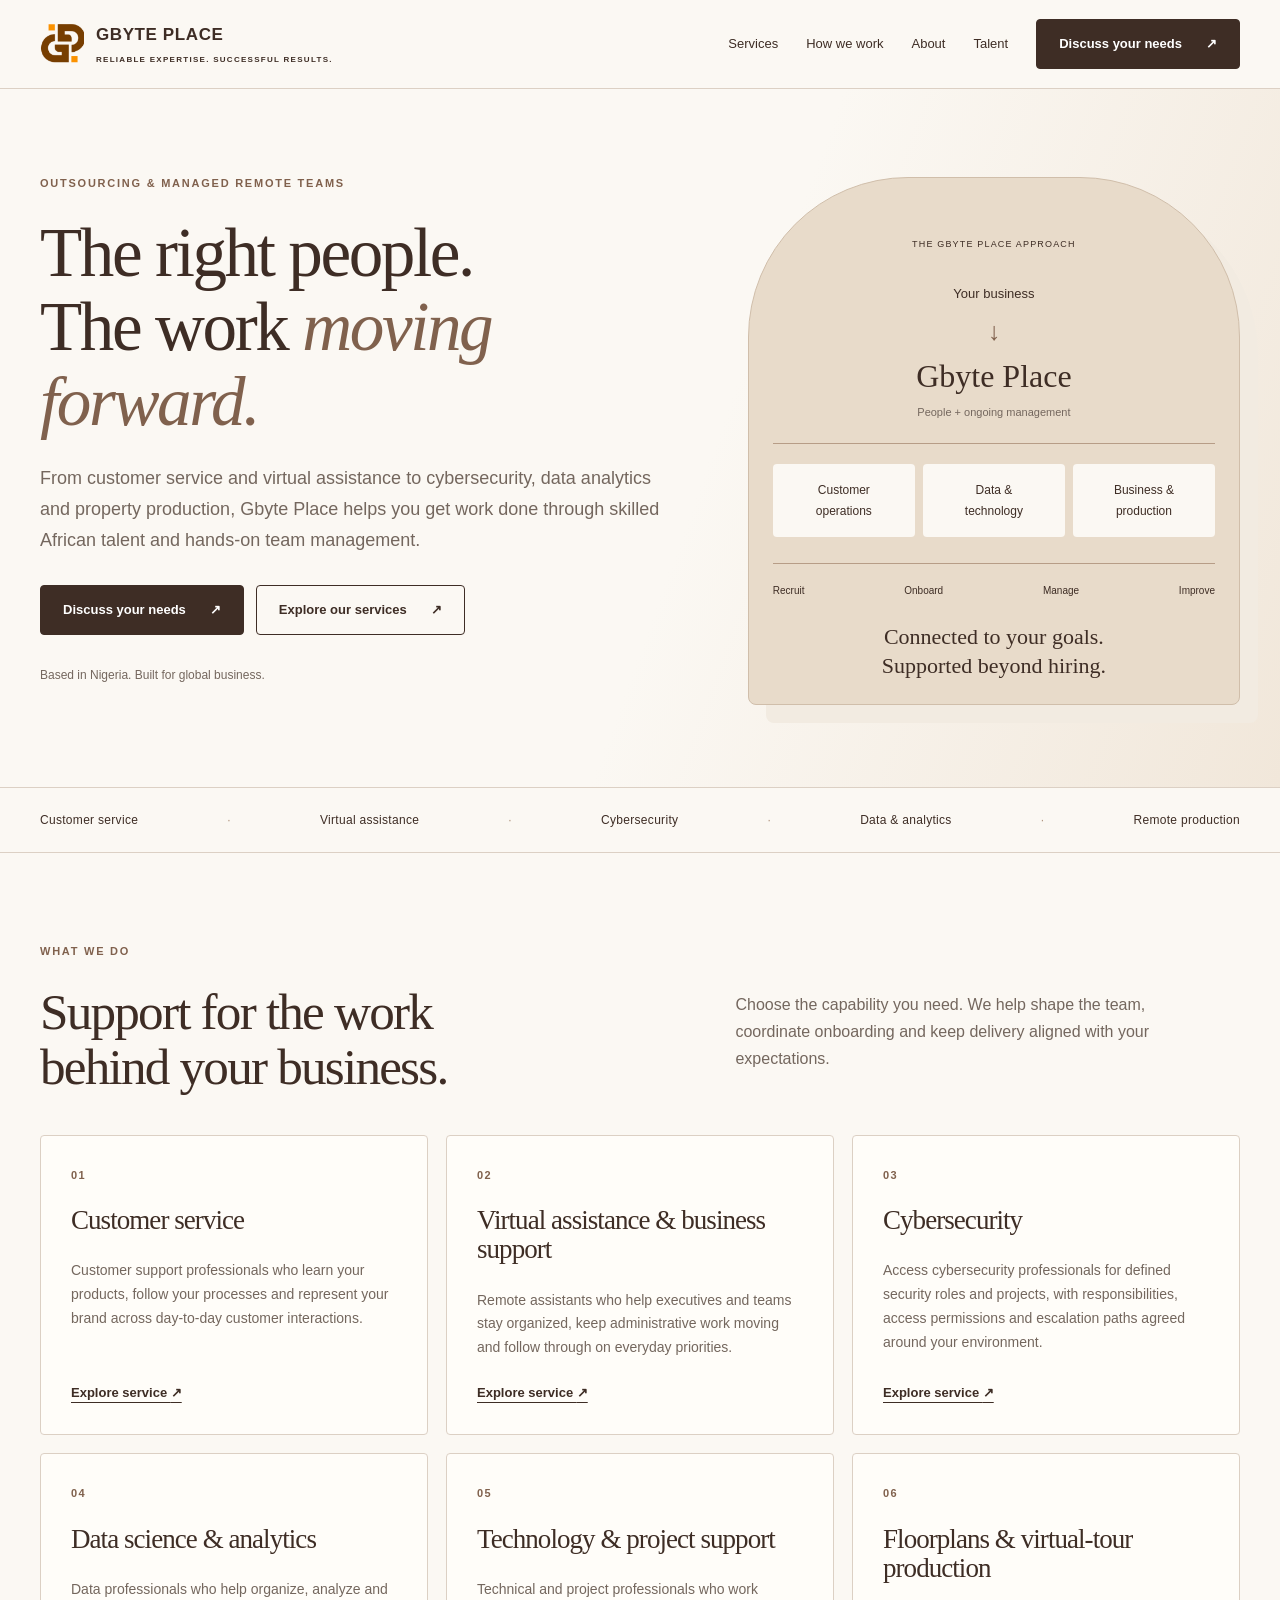
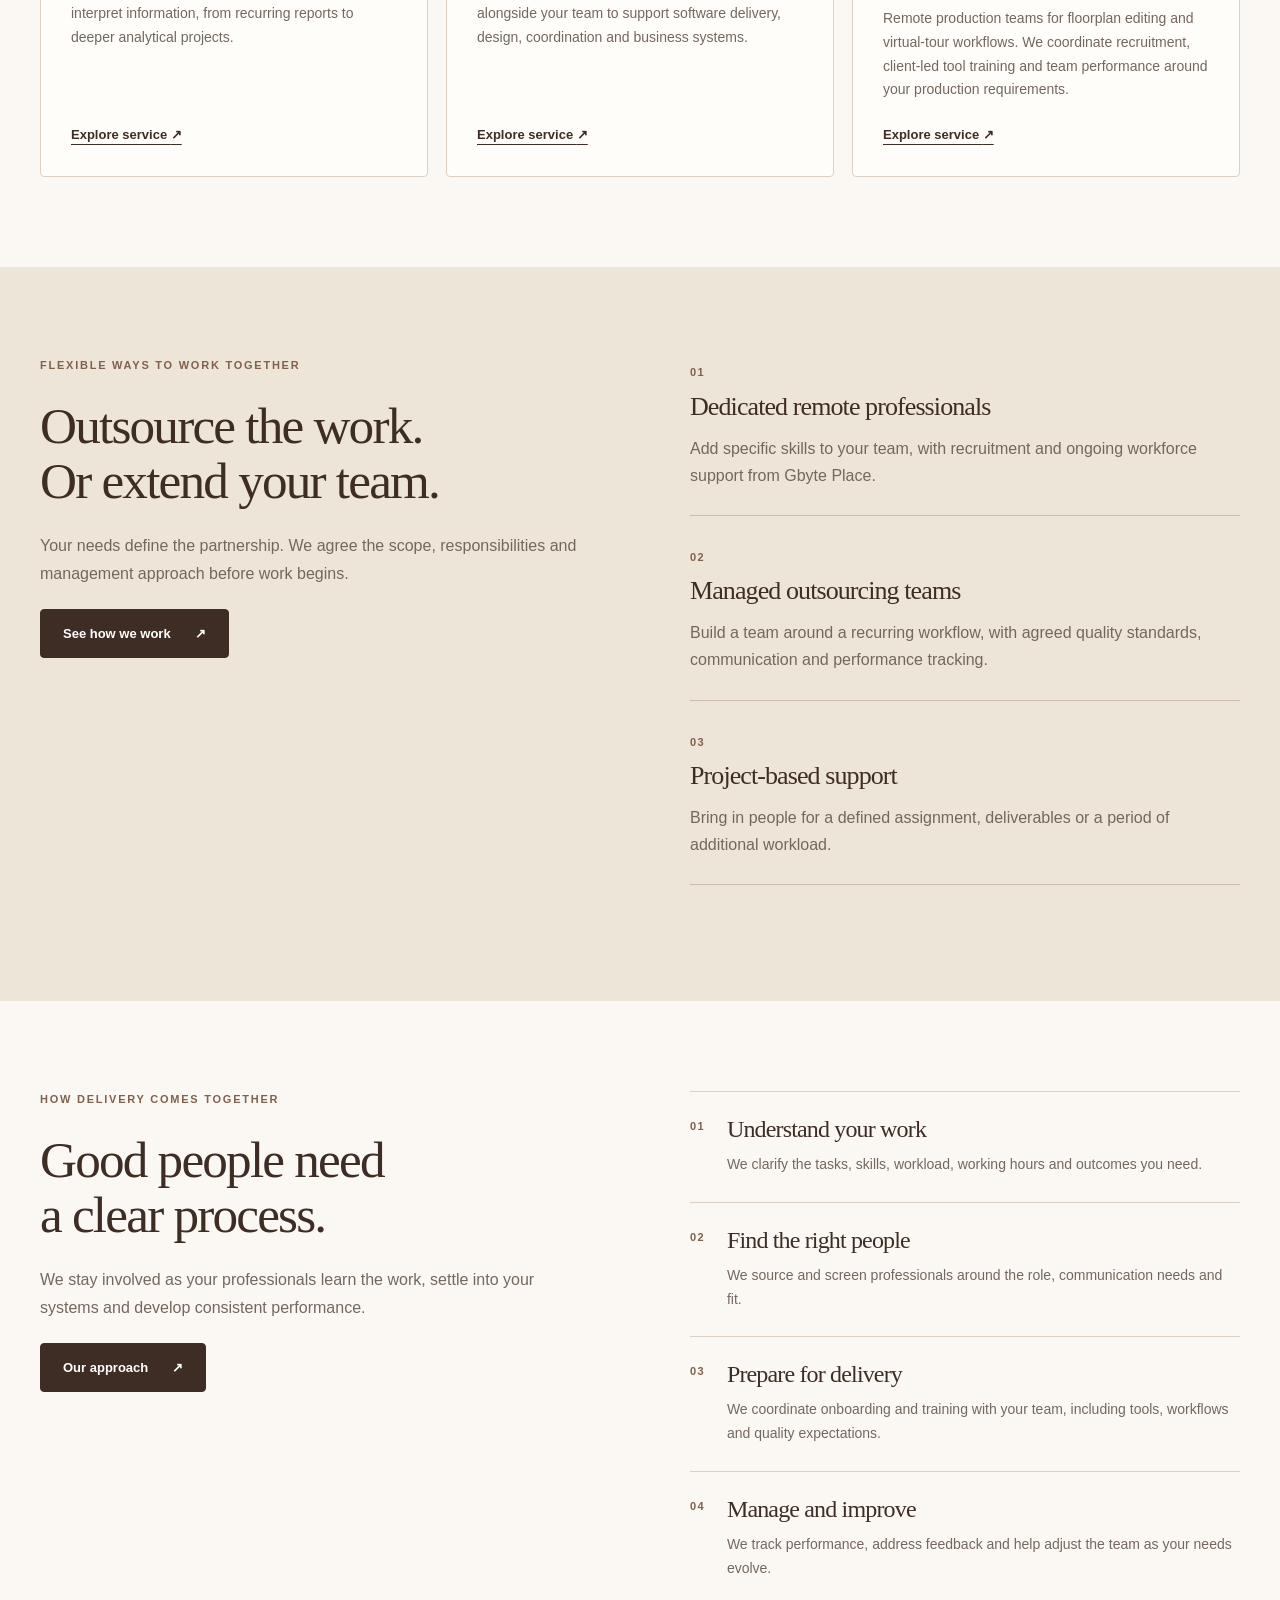
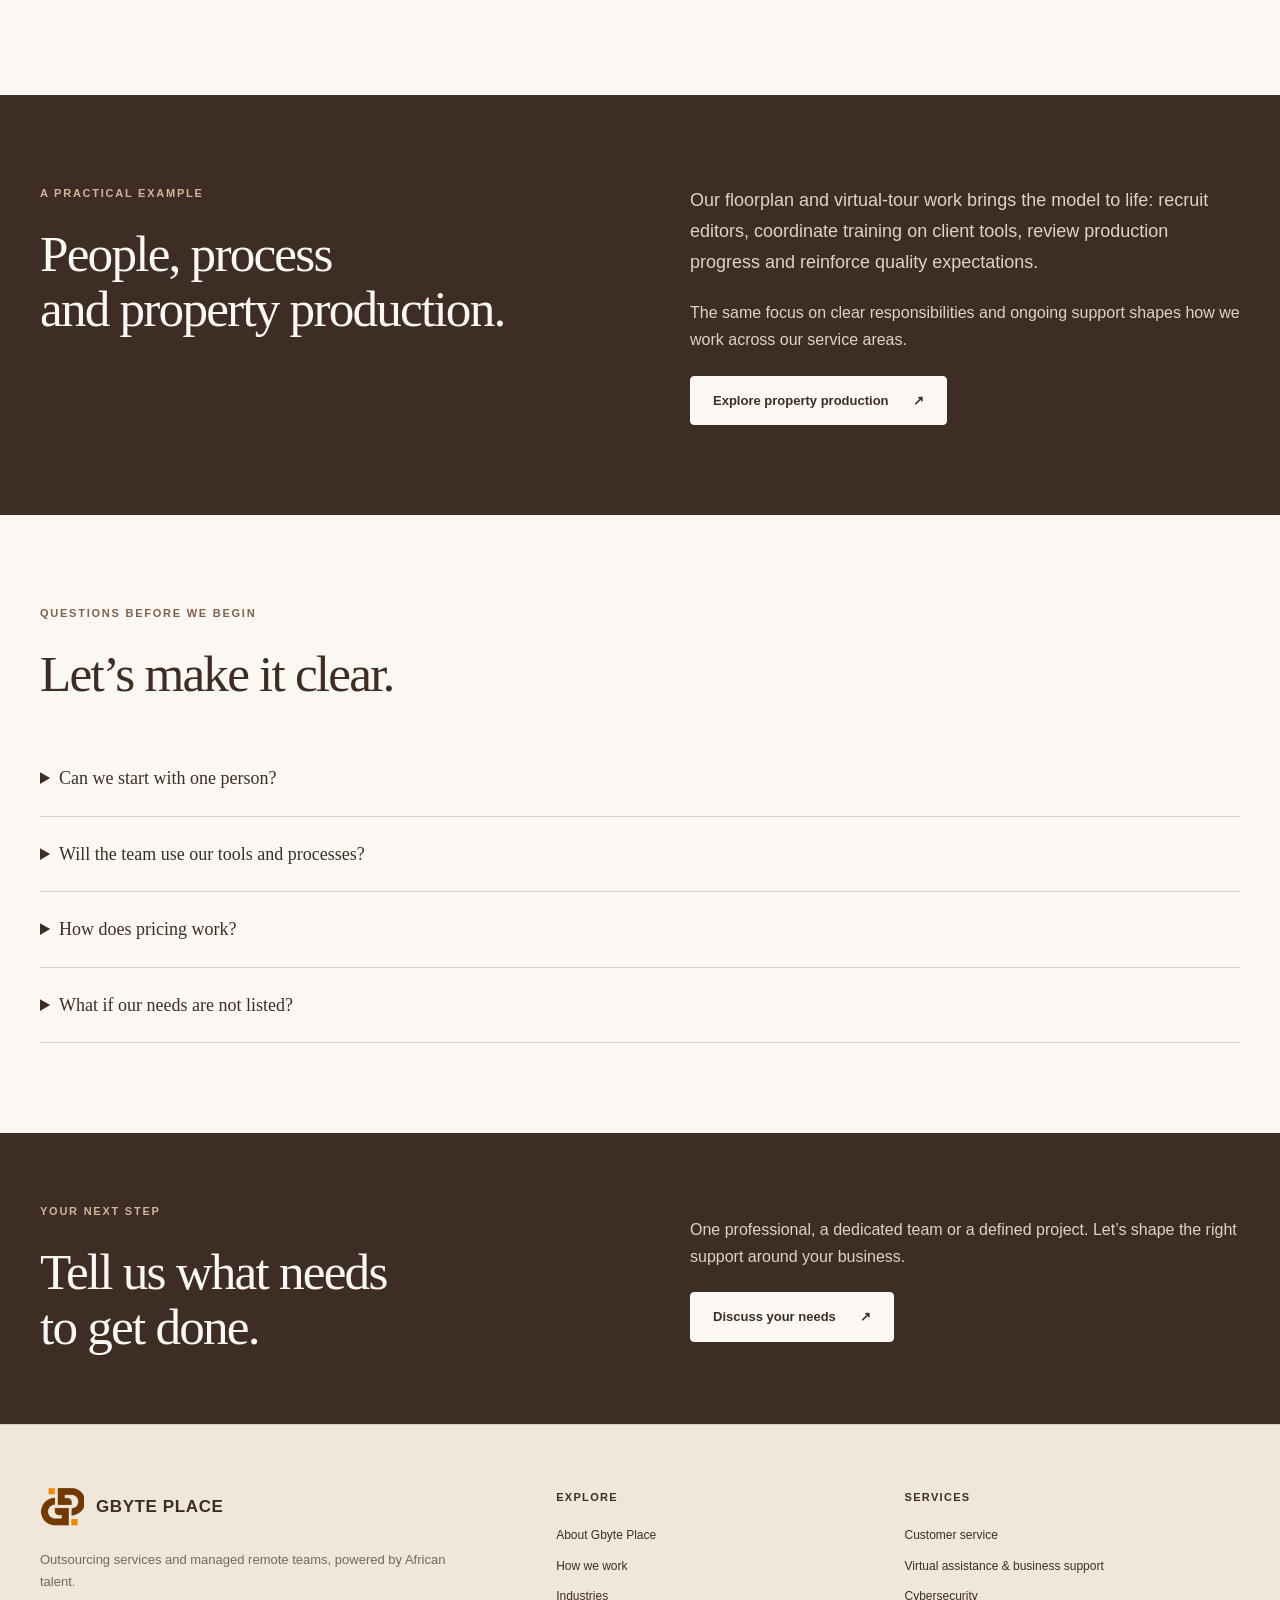
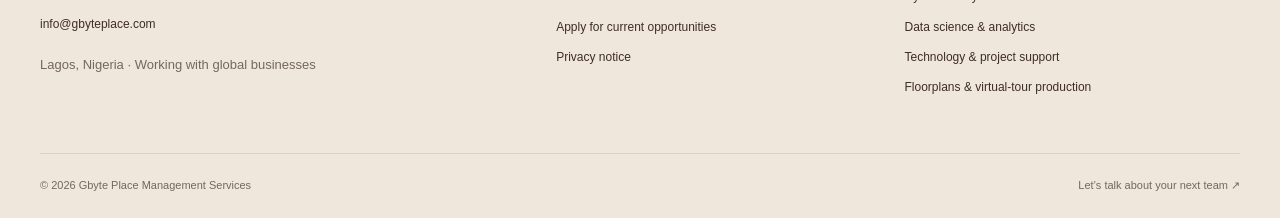
==== commit 7f6080ea: "Update company slogan across website and social preview" ====
--- a/index.html
+++ b/index.html
@@ -1 +1 @@
-<!doctype html><html lang="en"><head><meta charset="utf-8"><meta name="viewport" content="width=device-width, initial-scale=1"><title>Outsourcing services & managed remote teams | GBYTE PLACE</title><meta name="description" content="Customer service, virtual assistance, cybersecurity, data science and analytics, technology and property production. African talent with hands-on team management."><meta name="theme-color" content="#3e2d25"><meta property="og:title" content="Outsourcing services &amp; managed remote teams | GBYTE PLACE"><meta property="og:description" content="Customer service, virtual assistance, cybersecurity, data science and analytics, technology and property production. African talent with hands-on team management."><meta property="og:type" content="website"><link rel="icon" href="assets/gbyte-logo-mark.png"><link rel="stylesheet" href="assets/styles.css"><link rel="canonical" href="https://www.gbyteplace.com/"><meta property="og:url" content="https://www.gbyteplace.com/"><meta property="og:image" content="https://www.gbyteplace.com/assets/social-preview.png"><meta property="og:image:width" content="1200"><meta property="og:image:height" content="630"><meta property="og:image:alt" content="Gbyte Place — People. Operations. Possibility."><meta name="twitter:card" content="summary_large_image"></head><body><a class="skip" href="#main">Skip to content</a><header><div class="wrap nav"><a class="brand" href="index.html" aria-label="Gbyte Place home"><img src="assets/gbyte-logo-mark.png" alt="" width="44" height="44"><span>GBYTE PLACE<small>PEOPLE. OPERATIONS. POSSIBILITY.</small></span></a><button class="menu" type="button" aria-controls="navigation" aria-expanded="false" aria-label="Open menu">☰</button><nav id="navigation" aria-label="Main navigation"><a href="services.html" >Services</a><a href="how-it-works.html" >How we work</a><a href="about.html" >About</a><a href="careers.html" >Talent</a><a class="button" href="contact.html">Discuss your needs <span aria-hidden="true">↗</span></a></nav></div></header><main id="main"><section class="home-hero"><div class="wrap hero-grid"><div><p class="eyebrow">Outsourcing & managed remote teams</p><h1>The right people.<br>The work <em>moving forward.</em></h1><p class="lead">From customer service and virtual assistance to cybersecurity, data analytics and property production, Gbyte Place helps you get work done through skilled African talent and hands-on team management.</p><div class="actions"><a class="button" href="contact.html">Discuss your needs <span aria-hidden="true">↗</span></a><a class="button" href="services.html">Explore our services <span aria-hidden="true">↗</span></a></div><p class="micro">Based in Nigeria. Built for global business.</p></div><div class="delivery-map" aria-label="Our model: your business connected to talent, training and ongoing management"><span class="map-caption">THE GBYTE PLACE APPROACH</span><div class="map-top"><span>Your business</span><span class="connection">↓</span><strong>Gbyte Place</strong><small>People + ongoing management</small></div><div class="map-branches"><span>Customer<br>operations</span><span>Data &<br>technology</span><span>Business &<br>production</span></div><div class="map-bottom"><span>Recruit</span><span>Onboard</span><span>Manage</span><span>Improve</span></div><p>Connected to your goals.<br>Supported beyond hiring.</p></div></div></section><div class="service-strip"><div class="wrap">Customer service <span>·</span> Virtual assistance <span>·</span> Cybersecurity <span>·</span> Data & analytics <span>·</span> Remote production</div></div><section class="section"><div class="wrap"><div class="section-heading"><div><p class="eyebrow">What we do</p><h2>Support for the work<br>behind your business.</h2></div><p>Choose the capability you need. We help shape the team, coordinate onboarding and keep delivery aligned with your expectations.</p></div><div class="service-grid"><a class="service-card" href="services.html#customer-service"><span class="number">01</span><h3>Customer service</h3><p>Customer support professionals who learn your products, follow your processes and represent your brand across day-to-day customer interactions.</p><span class="text-link">Explore service <span aria-hidden="true">↗</span></span></a><a class="service-card" href="services.html#virtual-assistance"><span class="number">02</span><h3>Virtual assistance & business support</h3><p>Remote assistants who help executives and teams stay organized, keep administrative work moving and follow through on everyday priorities.</p><span class="text-link">Explore service <span aria-hidden="true">↗</span></span></a><a class="service-card" href="services.html#cybersecurity"><span class="number">03</span><h3>Cybersecurity</h3><p>Access cybersecurity professionals for defined security roles and projects, with responsibilities, access permissions and escalation paths agreed around your environment.</p><span class="text-link">Explore service <span aria-hidden="true">↗</span></span></a><a class="service-card" href="services.html#data-analytics"><span class="number">04</span><h3>Data science & analytics</h3><p>Data professionals who help organize, analyze and interpret information, from recurring reports to deeper analytical projects.</p><span class="text-link">Explore service <span aria-hidden="true">↗</span></span></a><a class="service-card" href="services.html#technology"><span class="number">05</span><h3>Technology & project support</h3><p>Technical and project professionals who work alongside your team to support software delivery, design, coordination and business systems.</p><span class="text-link">Explore service <span aria-hidden="true">↗</span></span></a><a class="service-card" href="services.html#property-production"><span class="number">06</span><h3>Floorplans & virtual-tour production</h3><p>Remote production teams for floorplan editing and virtual-tour workflows. We coordinate recruitment, client-led tool training and team performance around your production requirements.</p><span class="text-link">Explore service <span aria-hidden="true">↗</span></span></a></div></div></section><section class="section tint"><div class="wrap split"><div><p class="eyebrow">Flexible ways to work together</p><h2>Outsource the work.<br>Or extend your team.</h2><p>Your needs define the partnership. We agree the scope, responsibilities and management approach before work begins.</p><a class="button" href="how-it-works.html">See how we work <span aria-hidden="true">↗</span></a></div><div class="engagements"><article><span class="number">01</span><h3>Dedicated remote professionals</h3><p>Add specific skills to your team, with recruitment and ongoing workforce support from Gbyte Place.</p></article><article><span class="number">02</span><h3>Managed outsourcing teams</h3><p>Build a team around a recurring workflow, with agreed quality standards, communication and performance tracking.</p></article><article><span class="number">03</span><h3>Project-based support</h3><p>Bring in people for a defined assignment, deliverables or a period of additional workload.</p></article></div></div></section><section class="section"><div class="wrap split"><div><p class="eyebrow">How delivery comes together</p><h2>Good people need<br>a clear process.</h2><p>We stay involved as your professionals learn the work, settle into your systems and develop consistent performance.</p><a class="button" href="how-it-works.html">Our approach <span aria-hidden="true">↗</span></a></div><div><article class="step"><span class="number">01</span><div><h3>Understand your work</h3><p>We clarify the tasks, skills, workload, working hours and outcomes you need.</p></div></article><article class="step"><span class="number">02</span><div><h3>Find the right people</h3><p>We source and screen professionals around the role, communication needs and fit.</p></div></article><article class="step"><span class="number">03</span><div><h3>Prepare for delivery</h3><p>We coordinate onboarding and training with your team, including tools, workflows and quality expectations.</p></div></article><article class="step"><span class="number">04</span><div><h3>Manage and improve</h3><p>We track performance, address feedback and help adjust the team as your needs evolve.</p></div></article></div></div></section><section class="section dark"><div class="wrap split"><div><p class="eyebrow">A practical example</p><h2>People, process<br>and property production.</h2></div><div><p class="lead">Our floorplan and virtual-tour work brings the model to life: recruit editors, coordinate training on client tools, review production progress and reinforce quality expectations.</p><p>The same focus on clear responsibilities and ongoing support shapes how we work across our service areas.</p><a class="button light" href="services.html#property-production">Explore property production <span aria-hidden="true">↗</span></a></div></div></section><section class="section"><div class="wrap"><div class="section-heading"><div><p class="eyebrow">Questions before we begin</p><h2>Let’s make it clear.</h2></div></div><details><summary>Can we start with one person?</summary><p>Yes. We can discuss support for one role, a dedicated team or a defined project, depending on your requirements.</p></details><details><summary>Will the team use our tools and processes?</summary><p>We agree the workflow during scoping and coordinate onboarding with you so people understand your tools, standards and communication channels.</p></details><details><summary>How does pricing work?</summary><p>Pricing depends on the skills, scope, working hours, team size and level of management involved. Contact us for a proposal tailored to your needs.</p></details><details><summary>What if our needs are not listed?</summary><p>Tell us about the work. We will assess the requirements and confirm whether we can support the role or project.</p></details></div></section><section class="cta"><div class="wrap split"><div><p class="eyebrow">Your next step</p><h2>Tell us what needs<br>to get done.</h2></div><div><p>One professional, a dedicated team or a defined project. Let’s shape the right support around your business.</p><a class="button light" href="contact.html">Discuss your needs <span aria-hidden="true">↗</span></a></div></div></section></main><footer><div class="wrap footer-grid"><div><a class="brand" href="index.html"><img src="assets/gbyte-logo-mark.png" alt="" width="44" height="44"><span>GBYTE PLACE</span></a><p>Outsourcing services and managed remote teams, powered by African talent.</p><a href="mailto:info@gbyteplace.com">info@gbyteplace.com</a><p>Lagos, Nigeria · Working with global businesses</p></div><div><h3>Explore</h3><a href="about.html">About Gbyte Place</a><a href="how-it-works.html">How we work</a><a href="industries.html">Industries</a><a href="careers.html">Apply for current opportunities</a><a href="privacy.html">Privacy notice</a></div><div><h3>Services</h3><a href="services.html#customer-service">Customer service</a><a href="services.html#virtual-assistance">Virtual assistance & business support</a><a href="services.html#cybersecurity">Cybersecurity</a><a href="services.html#data-analytics">Data science & analytics</a><a href="services.html#technology">Technology & project support</a><a href="services.html#property-production">Floorplans & virtual-tour production</a></div></div><div class="wrap bottom"><span>© 2026 Gbyte Place Management Services</span><a href="contact.html">Let’s talk about your next team ↗</a></div></footer><script src="assets/script.js" defer></script></body></html>+<!doctype html><html lang="en"><head><meta charset="utf-8"><meta name="viewport" content="width=device-width, initial-scale=1"><title>Outsourcing services & managed remote teams | GBYTE PLACE</title><meta name="description" content="Customer service, virtual assistance, cybersecurity, data science and analytics, technology and property production. African talent with hands-on team management."><meta name="theme-color" content="#3e2d25"><meta property="og:title" content="Outsourcing services &amp; managed remote teams | GBYTE PLACE"><meta property="og:description" content="Customer service, virtual assistance, cybersecurity, data science and analytics, technology and property production. African talent with hands-on team management."><meta property="og:type" content="website"><link rel="icon" href="assets/gbyte-logo-mark.png"><link rel="stylesheet" href="assets/styles.css"><link rel="canonical" href="https://www.gbyteplace.com/"><meta property="og:url" content="https://www.gbyteplace.com/"><meta property="og:image" content="https://www.gbyteplace.com/assets/social-preview.png"><meta property="og:image:width" content="1200"><meta property="og:image:height" content="630"><meta property="og:image:alt" content="Gbyte Place — Reliable Expertise. Successful Results."><meta name="twitter:card" content="summary_large_image"></head><body><a class="skip" href="#main">Skip to content</a><header><div class="wrap nav"><a class="brand" href="index.html" aria-label="Gbyte Place home"><img src="assets/gbyte-logo-mark.png" alt="" width="44" height="44"><span>GBYTE PLACE<small>RELIABLE EXPERTISE. SUCCESSFUL RESULTS.</small></span></a><button class="menu" type="button" aria-controls="navigation" aria-expanded="false" aria-label="Open menu">☰</button><nav id="navigation" aria-label="Main navigation"><a href="services.html" >Services</a><a href="how-it-works.html" >How we work</a><a href="about.html" >About</a><a href="careers.html" >Talent</a><a class="button" href="contact.html">Discuss your needs <span aria-hidden="true">↗</span></a></nav></div></header><main id="main"><section class="home-hero"><div class="wrap hero-grid"><div><p class="eyebrow">Outsourcing & managed remote teams</p><h1>The right people.<br>The work <em>moving forward.</em></h1><p class="lead">From customer service and virtual assistance to cybersecurity, data analytics and property production, Gbyte Place helps you get work done through skilled African talent and hands-on team management.</p><div class="actions"><a class="button" href="contact.html">Discuss your needs <span aria-hidden="true">↗</span></a><a class="button" href="services.html">Explore our services <span aria-hidden="true">↗</span></a></div><p class="micro">Based in Nigeria. Built for global business.</p></div><div class="delivery-map" aria-label="Our model: your business connected to talent, training and ongoing management"><span class="map-caption">THE GBYTE PLACE APPROACH</span><div class="map-top"><span>Your business</span><span class="connection">↓</span><strong>Gbyte Place</strong><small>People + ongoing management</small></div><div class="map-branches"><span>Customer<br>operations</span><span>Data &<br>technology</span><span>Business &<br>production</span></div><div class="map-bottom"><span>Recruit</span><span>Onboard</span><span>Manage</span><span>Improve</span></div><p>Connected to your goals.<br>Supported beyond hiring.</p></div></div></section><div class="service-strip"><div class="wrap">Customer service <span>·</span> Virtual assistance <span>·</span> Cybersecurity <span>·</span> Data & analytics <span>·</span> Remote production</div></div><section class="section"><div class="wrap"><div class="section-heading"><div><p class="eyebrow">What we do</p><h2>Support for the work<br>behind your business.</h2></div><p>Choose the capability you need. We help shape the team, coordinate onboarding and keep delivery aligned with your expectations.</p></div><div class="service-grid"><a class="service-card" href="services.html#customer-service"><span class="number">01</span><h3>Customer service</h3><p>Customer support professionals who learn your products, follow your processes and represent your brand across day-to-day customer interactions.</p><span class="text-link">Explore service <span aria-hidden="true">↗</span></span></a><a class="service-card" href="services.html#virtual-assistance"><span class="number">02</span><h3>Virtual assistance & business support</h3><p>Remote assistants who help executives and teams stay organized, keep administrative work moving and follow through on everyday priorities.</p><span class="text-link">Explore service <span aria-hidden="true">↗</span></span></a><a class="service-card" href="services.html#cybersecurity"><span class="number">03</span><h3>Cybersecurity</h3><p>Access cybersecurity professionals for defined security roles and projects, with responsibilities, access permissions and escalation paths agreed around your environment.</p><span class="text-link">Explore service <span aria-hidden="true">↗</span></span></a><a class="service-card" href="services.html#data-analytics"><span class="number">04</span><h3>Data science & analytics</h3><p>Data professionals who help organize, analyze and interpret information, from recurring reports to deeper analytical projects.</p><span class="text-link">Explore service <span aria-hidden="true">↗</span></span></a><a class="service-card" href="services.html#technology"><span class="number">05</span><h3>Technology & project support</h3><p>Technical and project professionals who work alongside your team to support software delivery, design, coordination and business systems.</p><span class="text-link">Explore service <span aria-hidden="true">↗</span></span></a><a class="service-card" href="services.html#property-production"><span class="number">06</span><h3>Floorplans & virtual-tour production</h3><p>Remote production teams for floorplan editing and virtual-tour workflows. We coordinate recruitment, client-led tool training and team performance around your production requirements.</p><span class="text-link">Explore service <span aria-hidden="true">↗</span></span></a></div></div></section><section class="section tint"><div class="wrap split"><div><p class="eyebrow">Flexible ways to work together</p><h2>Outsource the work.<br>Or extend your team.</h2><p>Your needs define the partnership. We agree the scope, responsibilities and management approach before work begins.</p><a class="button" href="how-it-works.html">See how we work <span aria-hidden="true">↗</span></a></div><div class="engagements"><article><span class="number">01</span><h3>Dedicated remote professionals</h3><p>Add specific skills to your team, with recruitment and ongoing workforce support from Gbyte Place.</p></article><article><span class="number">02</span><h3>Managed outsourcing teams</h3><p>Build a team around a recurring workflow, with agreed quality standards, communication and performance tracking.</p></article><article><span class="number">03</span><h3>Project-based support</h3><p>Bring in people for a defined assignment, deliverables or a period of additional workload.</p></article></div></div></section><section class="section"><div class="wrap split"><div><p class="eyebrow">How delivery comes together</p><h2>Good people need<br>a clear process.</h2><p>We stay involved as your professionals learn the work, settle into your systems and develop consistent performance.</p><a class="button" href="how-it-works.html">Our approach <span aria-hidden="true">↗</span></a></div><div><article class="step"><span class="number">01</span><div><h3>Understand your work</h3><p>We clarify the tasks, skills, workload, working hours and outcomes you need.</p></div></article><article class="step"><span class="number">02</span><div><h3>Find the right people</h3><p>We source and screen professionals around the role, communication needs and fit.</p></div></article><article class="step"><span class="number">03</span><div><h3>Prepare for delivery</h3><p>We coordinate onboarding and training with your team, including tools, workflows and quality expectations.</p></div></article><article class="step"><span class="number">04</span><div><h3>Manage and improve</h3><p>We track performance, address feedback and help adjust the team as your needs evolve.</p></div></article></div></div></section><section class="section dark"><div class="wrap split"><div><p class="eyebrow">A practical example</p><h2>People, process<br>and property production.</h2></div><div><p class="lead">Our floorplan and virtual-tour work brings the model to life: recruit editors, coordinate training on client tools, review production progress and reinforce quality expectations.</p><p>The same focus on clear responsibilities and ongoing support shapes how we work across our service areas.</p><a class="button light" href="services.html#property-production">Explore property production <span aria-hidden="true">↗</span></a></div></div></section><section class="section"><div class="wrap"><div class="section-heading"><div><p class="eyebrow">Questions before we begin</p><h2>Let’s make it clear.</h2></div></div><details><summary>Can we start with one person?</summary><p>Yes. We can discuss support for one role, a dedicated team or a defined project, depending on your requirements.</p></details><details><summary>Will the team use our tools and processes?</summary><p>We agree the workflow during scoping and coordinate onboarding with you so people understand your tools, standards and communication channels.</p></details><details><summary>How does pricing work?</summary><p>Pricing depends on the skills, scope, working hours, team size and level of management involved. Contact us for a proposal tailored to your needs.</p></details><details><summary>What if our needs are not listed?</summary><p>Tell us about the work. We will assess the requirements and confirm whether we can support the role or project.</p></details></div></section><section class="cta"><div class="wrap split"><div><p class="eyebrow">Your next step</p><h2>Tell us what needs<br>to get done.</h2></div><div><p>One professional, a dedicated team or a defined project. Let’s shape the right support around your business.</p><a class="button light" href="contact.html">Discuss your needs <span aria-hidden="true">↗</span></a></div></div></section></main><footer><div class="wrap footer-grid"><div><a class="brand" href="index.html"><img src="assets/gbyte-logo-mark.png" alt="" width="44" height="44"><span>GBYTE PLACE</span></a><p>Outsourcing services and managed remote teams, powered by African talent.</p><a href="mailto:info@gbyteplace.com">info@gbyteplace.com</a><p>Lagos, Nigeria · Working with global businesses</p></div><div><h3>Explore</h3><a href="about.html">About Gbyte Place</a><a href="how-it-works.html">How we work</a><a href="industries.html">Industries</a><a href="careers.html">Apply for current opportunities</a><a href="privacy.html">Privacy notice</a></div><div><h3>Services</h3><a href="services.html#customer-service">Customer service</a><a href="services.html#virtual-assistance">Virtual assistance & business support</a><a href="services.html#cybersecurity">Cybersecurity</a><a href="services.html#data-analytics">Data science & analytics</a><a href="services.html#technology">Technology & project support</a><a href="services.html#property-production">Floorplans & virtual-tour production</a></div></div><div class="wrap bottom"><span>© 2026 Gbyte Place Management Services</span><a href="contact.html">Let’s talk about your next team ↗</a></div></footer><script src="assets/script.js" defer></script></body></html>
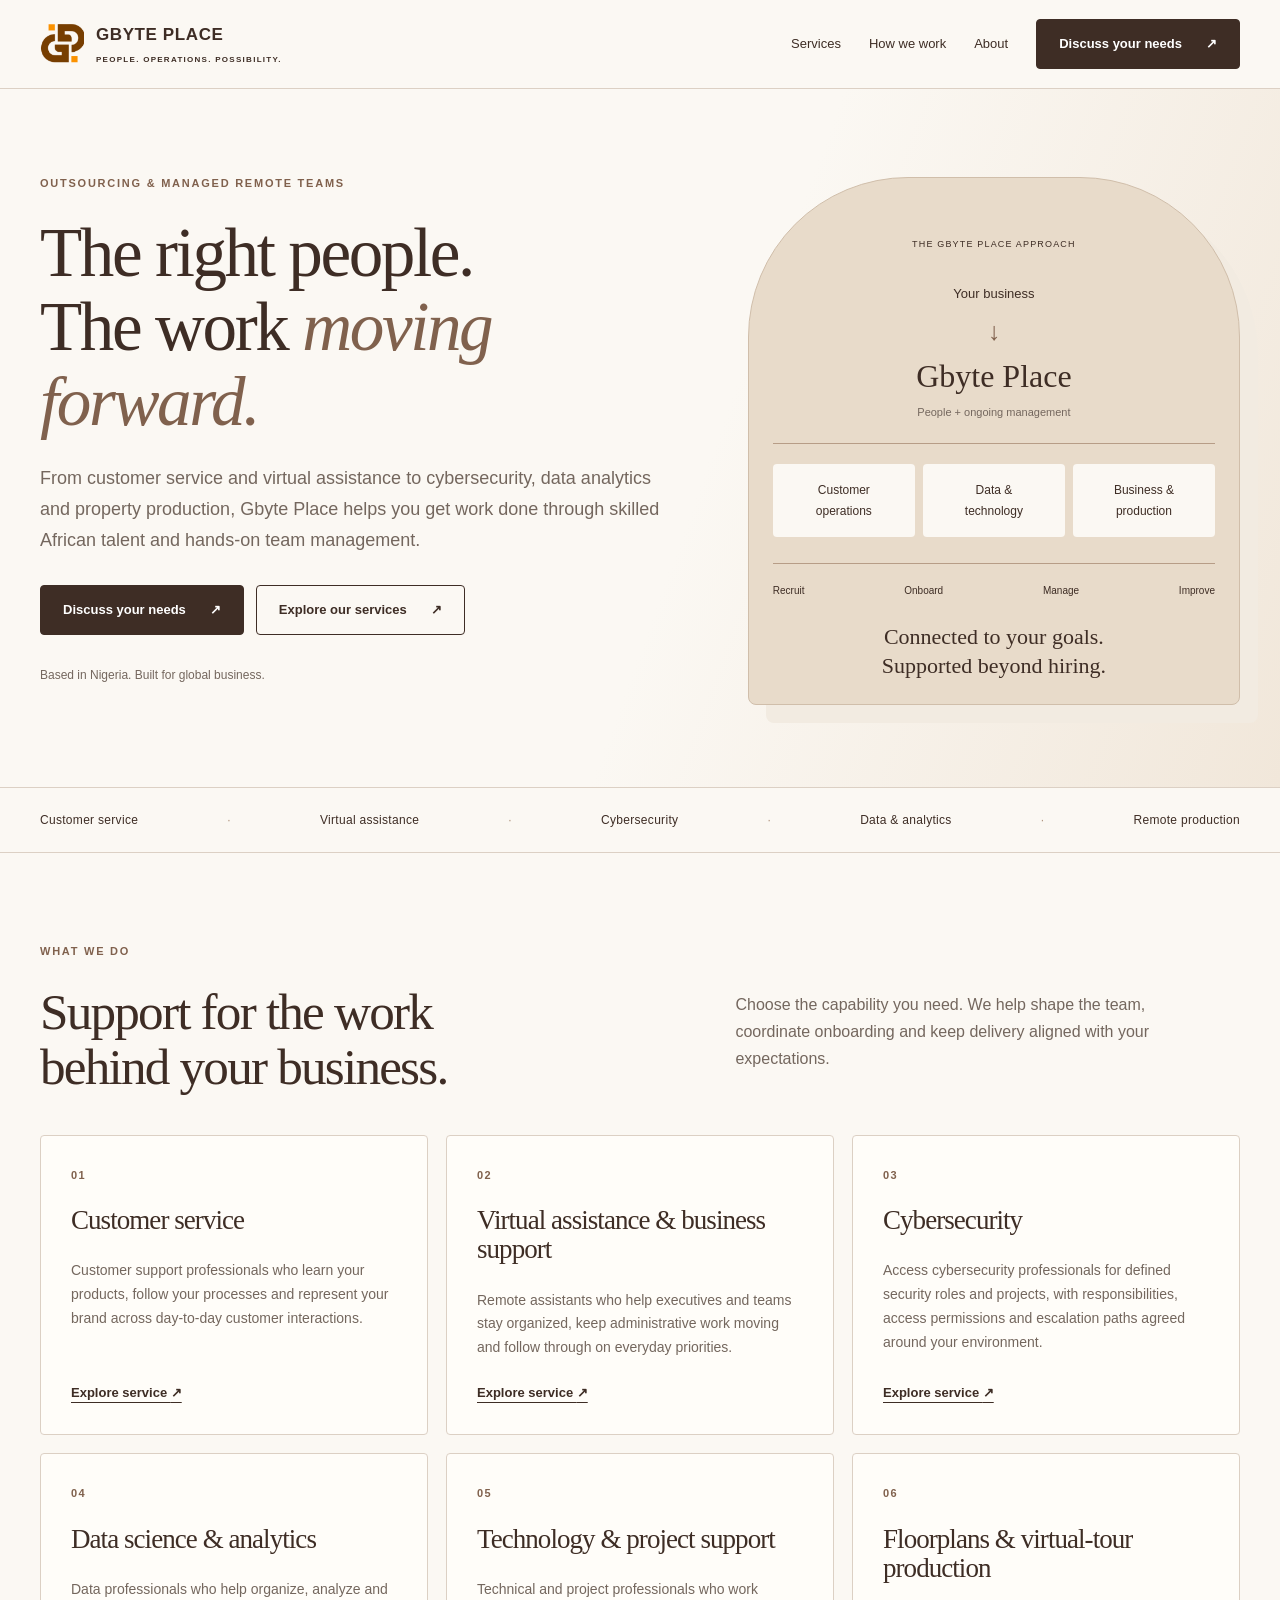
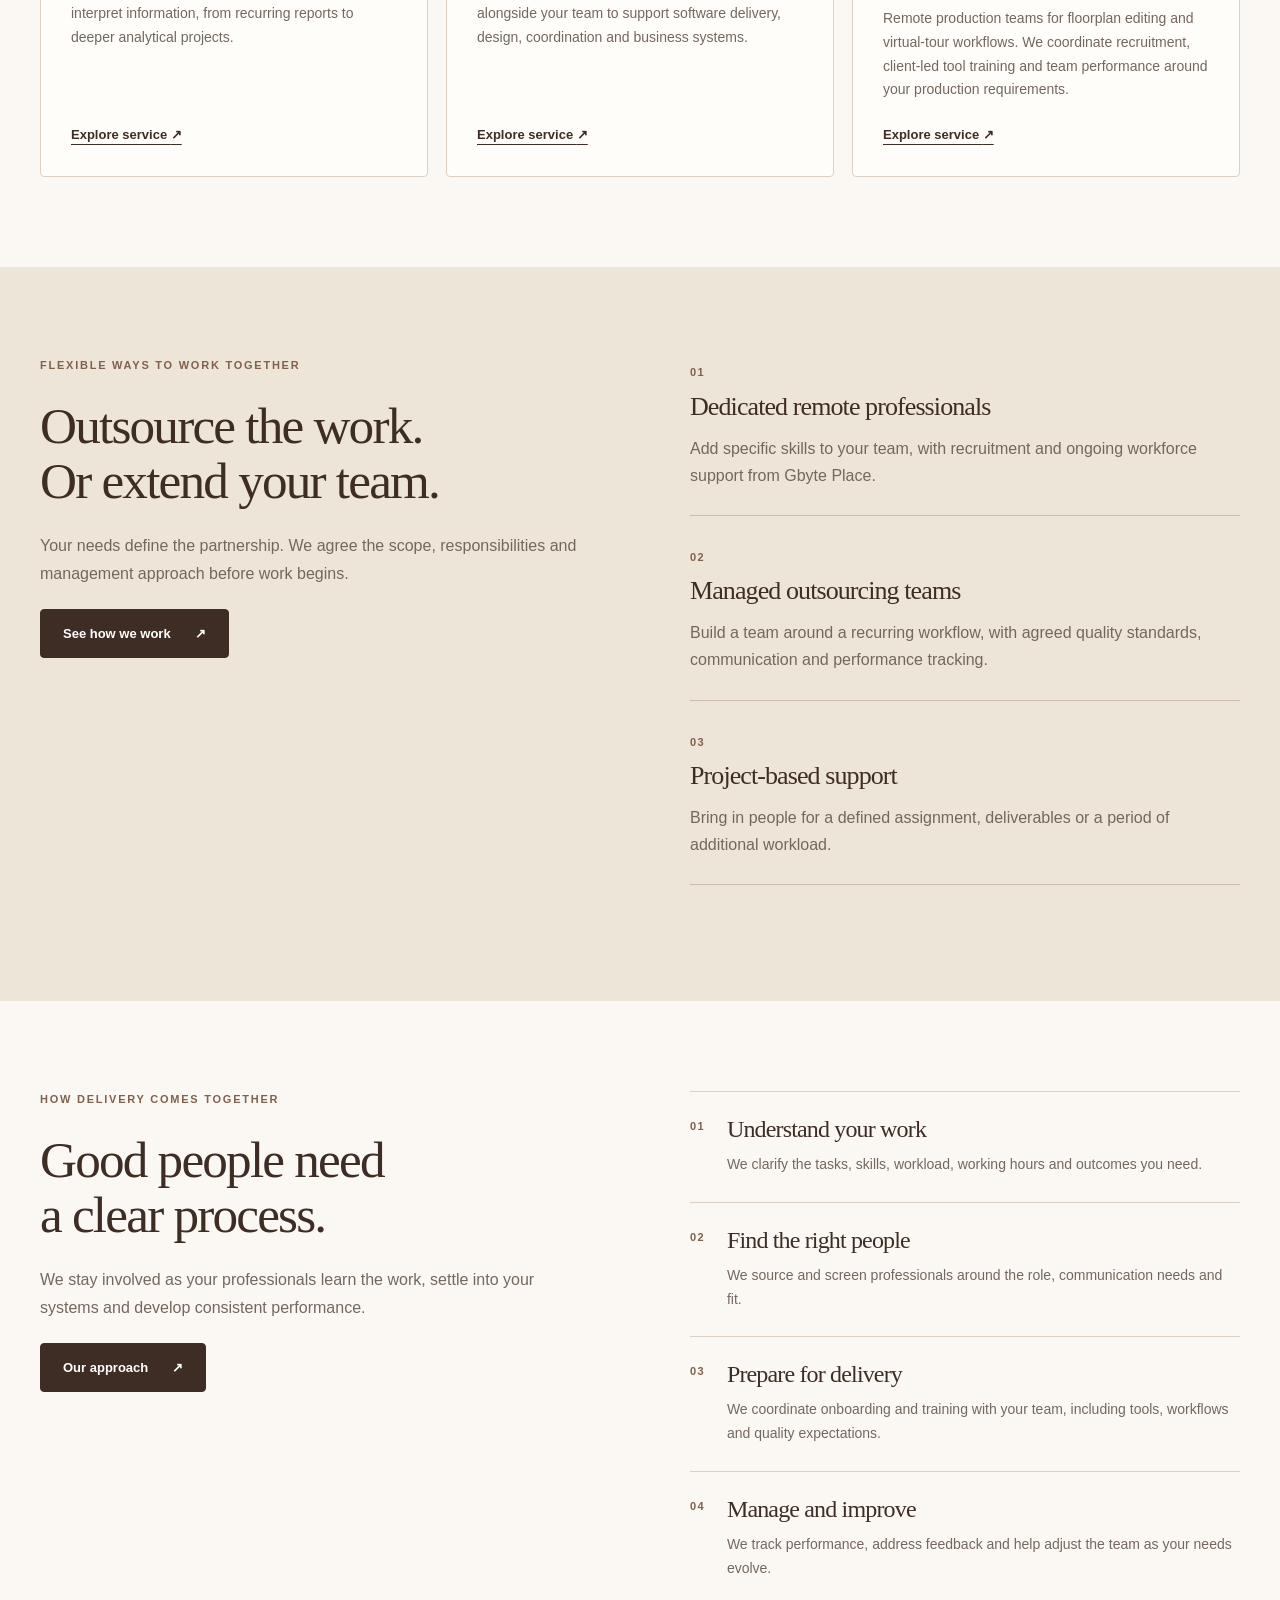
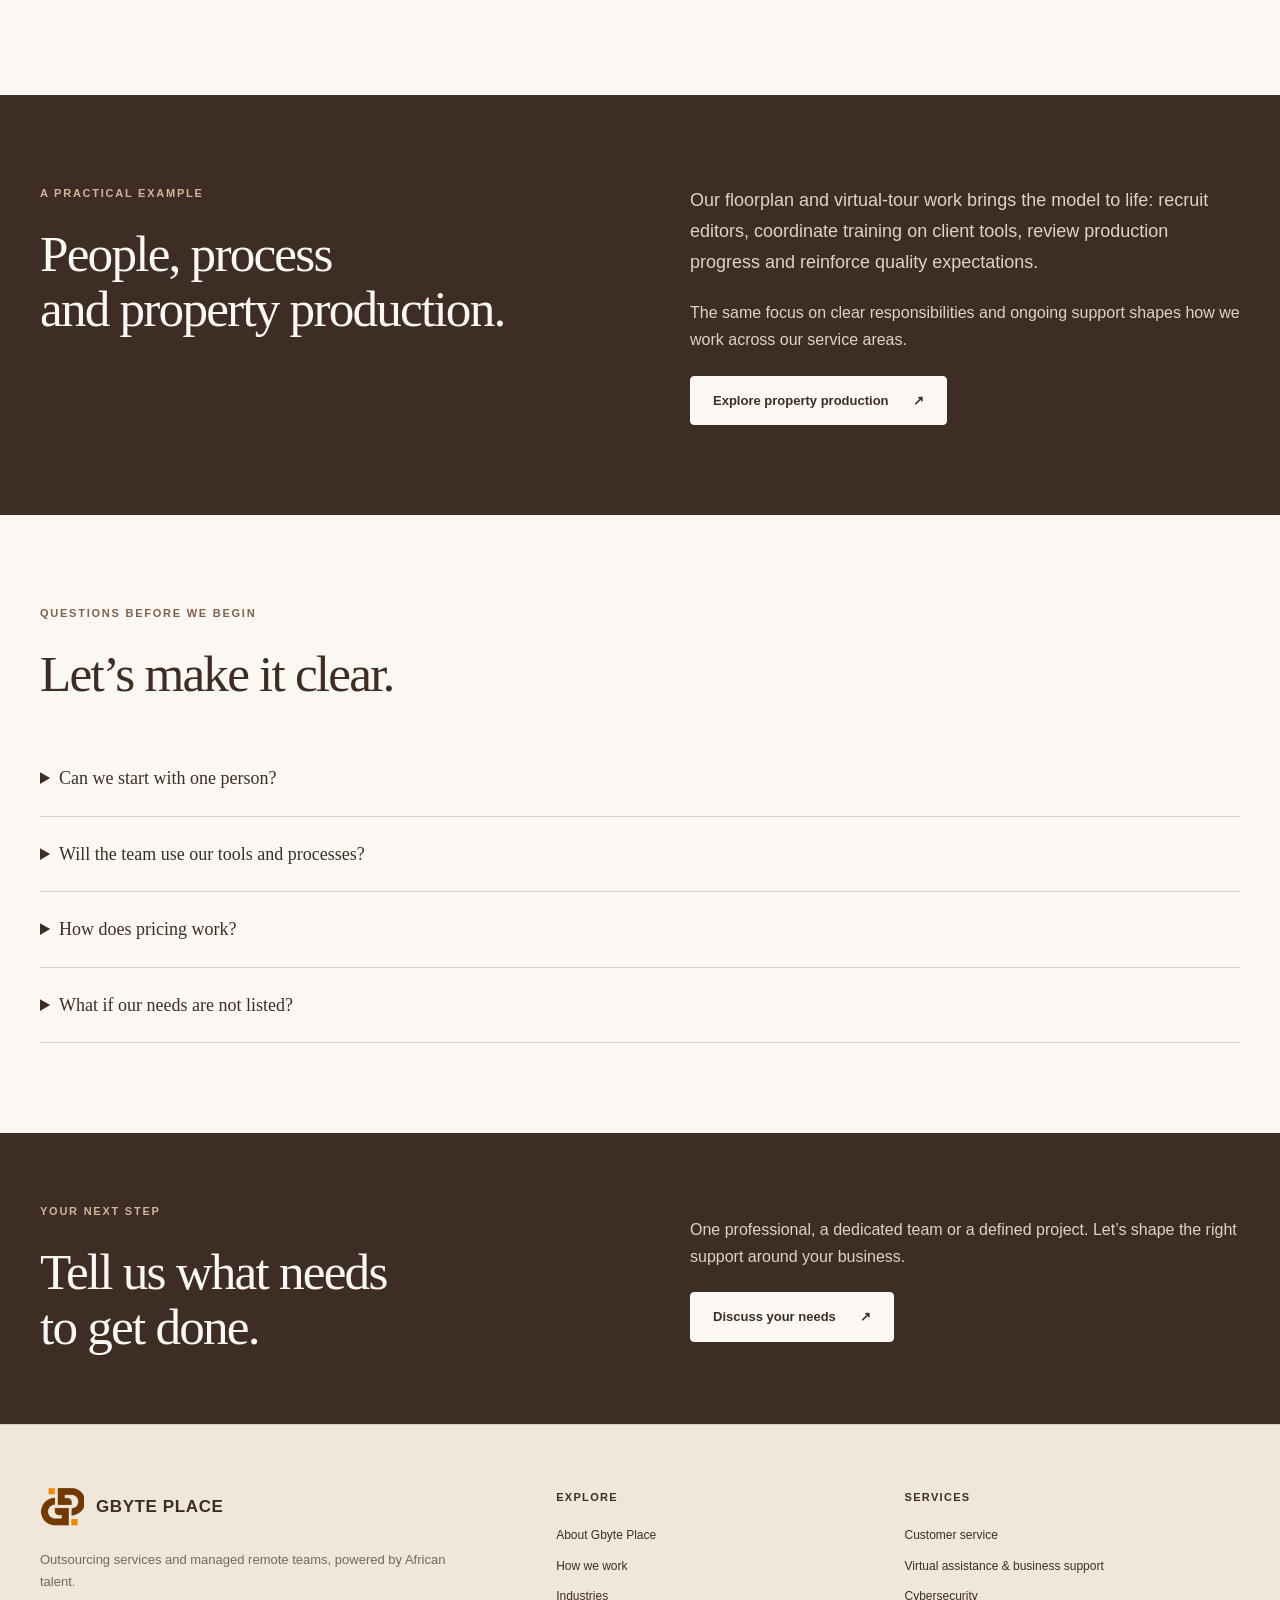
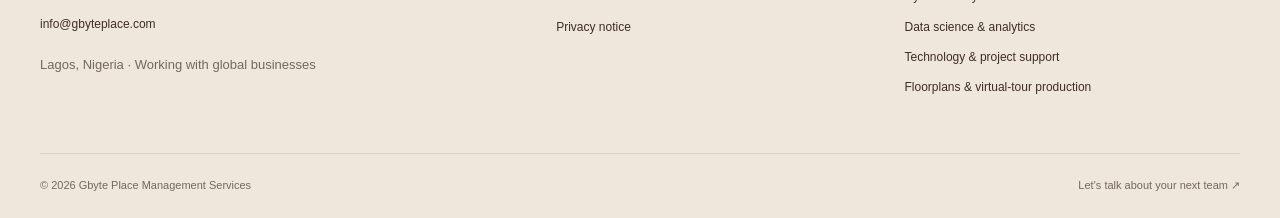
==== commit a95f1000: "Remove online talent applications and recruitment links" ====
--- a/index.html
+++ b/index.html
@@ -1 +1 @@
-<!doctype html><html lang="en"><head><meta charset="utf-8"><meta name="viewport" content="width=device-width, initial-scale=1"><title>Outsourcing services & managed remote teams | GBYTE PLACE</title><meta name="description" content="Customer service, virtual assistance, cybersecurity, data science and analytics, technology and property production. African talent with hands-on team management."><meta name="theme-color" content="#3e2d25"><meta property="og:title" content="Outsourcing services &amp; managed remote teams | GBYTE PLACE"><meta property="og:description" content="Customer service, virtual assistance, cybersecurity, data science and analytics, technology and property production. African talent with hands-on team management."><meta property="og:type" content="website"><link rel="icon" href="assets/gbyte-logo-mark.png"><link rel="stylesheet" href="assets/styles.css"><link rel="canonical" href="https://www.gbyteplace.com/"><meta property="og:url" content="https://www.gbyteplace.com/"><meta property="og:image" content="https://www.gbyteplace.com/assets/social-preview.png"><meta property="og:image:width" content="1200"><meta property="og:image:height" content="630"><meta property="og:image:alt" content="Gbyte Place — Reliable Expertise. Successful Results."><meta name="twitter:card" content="summary_large_image"></head><body><a class="skip" href="#main">Skip to content</a><header><div class="wrap nav"><a class="brand" href="index.html" aria-label="Gbyte Place home"><img src="assets/gbyte-logo-mark.png" alt="" width="44" height="44"><span>GBYTE PLACE<small>RELIABLE EXPERTISE. SUCCESSFUL RESULTS.</small></span></a><button class="menu" type="button" aria-controls="navigation" aria-expanded="false" aria-label="Open menu">☰</button><nav id="navigation" aria-label="Main navigation"><a href="services.html" >Services</a><a href="how-it-works.html" >How we work</a><a href="about.html" >About</a><a href="careers.html" >Talent</a><a class="button" href="contact.html">Discuss your needs <span aria-hidden="true">↗</span></a></nav></div></header><main id="main"><section class="home-hero"><div class="wrap hero-grid"><div><p class="eyebrow">Outsourcing & managed remote teams</p><h1>The right people.<br>The work <em>moving forward.</em></h1><p class="lead">From customer service and virtual assistance to cybersecurity, data analytics and property production, Gbyte Place helps you get work done through skilled African talent and hands-on team management.</p><div class="actions"><a class="button" href="contact.html">Discuss your needs <span aria-hidden="true">↗</span></a><a class="button" href="services.html">Explore our services <span aria-hidden="true">↗</span></a></div><p class="micro">Based in Nigeria. Built for global business.</p></div><div class="delivery-map" aria-label="Our model: your business connected to talent, training and ongoing management"><span class="map-caption">THE GBYTE PLACE APPROACH</span><div class="map-top"><span>Your business</span><span class="connection">↓</span><strong>Gbyte Place</strong><small>People + ongoing management</small></div><div class="map-branches"><span>Customer<br>operations</span><span>Data &<br>technology</span><span>Business &<br>production</span></div><div class="map-bottom"><span>Recruit</span><span>Onboard</span><span>Manage</span><span>Improve</span></div><p>Connected to your goals.<br>Supported beyond hiring.</p></div></div></section><div class="service-strip"><div class="wrap">Customer service <span>·</span> Virtual assistance <span>·</span> Cybersecurity <span>·</span> Data & analytics <span>·</span> Remote production</div></div><section class="section"><div class="wrap"><div class="section-heading"><div><p class="eyebrow">What we do</p><h2>Support for the work<br>behind your business.</h2></div><p>Choose the capability you need. We help shape the team, coordinate onboarding and keep delivery aligned with your expectations.</p></div><div class="service-grid"><a class="service-card" href="services.html#customer-service"><span class="number">01</span><h3>Customer service</h3><p>Customer support professionals who learn your products, follow your processes and represent your brand across day-to-day customer interactions.</p><span class="text-link">Explore service <span aria-hidden="true">↗</span></span></a><a class="service-card" href="services.html#virtual-assistance"><span class="number">02</span><h3>Virtual assistance & business support</h3><p>Remote assistants who help executives and teams stay organized, keep administrative work moving and follow through on everyday priorities.</p><span class="text-link">Explore service <span aria-hidden="true">↗</span></span></a><a class="service-card" href="services.html#cybersecurity"><span class="number">03</span><h3>Cybersecurity</h3><p>Access cybersecurity professionals for defined security roles and projects, with responsibilities, access permissions and escalation paths agreed around your environment.</p><span class="text-link">Explore service <span aria-hidden="true">↗</span></span></a><a class="service-card" href="services.html#data-analytics"><span class="number">04</span><h3>Data science & analytics</h3><p>Data professionals who help organize, analyze and interpret information, from recurring reports to deeper analytical projects.</p><span class="text-link">Explore service <span aria-hidden="true">↗</span></span></a><a class="service-card" href="services.html#technology"><span class="number">05</span><h3>Technology & project support</h3><p>Technical and project professionals who work alongside your team to support software delivery, design, coordination and business systems.</p><span class="text-link">Explore service <span aria-hidden="true">↗</span></span></a><a class="service-card" href="services.html#property-production"><span class="number">06</span><h3>Floorplans & virtual-tour production</h3><p>Remote production teams for floorplan editing and virtual-tour workflows. We coordinate recruitment, client-led tool training and team performance around your production requirements.</p><span class="text-link">Explore service <span aria-hidden="true">↗</span></span></a></div></div></section><section class="section tint"><div class="wrap split"><div><p class="eyebrow">Flexible ways to work together</p><h2>Outsource the work.<br>Or extend your team.</h2><p>Your needs define the partnership. We agree the scope, responsibilities and management approach before work begins.</p><a class="button" href="how-it-works.html">See how we work <span aria-hidden="true">↗</span></a></div><div class="engagements"><article><span class="number">01</span><h3>Dedicated remote professionals</h3><p>Add specific skills to your team, with recruitment and ongoing workforce support from Gbyte Place.</p></article><article><span class="number">02</span><h3>Managed outsourcing teams</h3><p>Build a team around a recurring workflow, with agreed quality standards, communication and performance tracking.</p></article><article><span class="number">03</span><h3>Project-based support</h3><p>Bring in people for a defined assignment, deliverables or a period of additional workload.</p></article></div></div></section><section class="section"><div class="wrap split"><div><p class="eyebrow">How delivery comes together</p><h2>Good people need<br>a clear process.</h2><p>We stay involved as your professionals learn the work, settle into your systems and develop consistent performance.</p><a class="button" href="how-it-works.html">Our approach <span aria-hidden="true">↗</span></a></div><div><article class="step"><span class="number">01</span><div><h3>Understand your work</h3><p>We clarify the tasks, skills, workload, working hours and outcomes you need.</p></div></article><article class="step"><span class="number">02</span><div><h3>Find the right people</h3><p>We source and screen professionals around the role, communication needs and fit.</p></div></article><article class="step"><span class="number">03</span><div><h3>Prepare for delivery</h3><p>We coordinate onboarding and training with your team, including tools, workflows and quality expectations.</p></div></article><article class="step"><span class="number">04</span><div><h3>Manage and improve</h3><p>We track performance, address feedback and help adjust the team as your needs evolve.</p></div></article></div></div></section><section class="section dark"><div class="wrap split"><div><p class="eyebrow">A practical example</p><h2>People, process<br>and property production.</h2></div><div><p class="lead">Our floorplan and virtual-tour work brings the model to life: recruit editors, coordinate training on client tools, review production progress and reinforce quality expectations.</p><p>The same focus on clear responsibilities and ongoing support shapes how we work across our service areas.</p><a class="button light" href="services.html#property-production">Explore property production <span aria-hidden="true">↗</span></a></div></div></section><section class="section"><div class="wrap"><div class="section-heading"><div><p class="eyebrow">Questions before we begin</p><h2>Let’s make it clear.</h2></div></div><details><summary>Can we start with one person?</summary><p>Yes. We can discuss support for one role, a dedicated team or a defined project, depending on your requirements.</p></details><details><summary>Will the team use our tools and processes?</summary><p>We agree the workflow during scoping and coordinate onboarding with you so people understand your tools, standards and communication channels.</p></details><details><summary>How does pricing work?</summary><p>Pricing depends on the skills, scope, working hours, team size and level of management involved. Contact us for a proposal tailored to your needs.</p></details><details><summary>What if our needs are not listed?</summary><p>Tell us about the work. We will assess the requirements and confirm whether we can support the role or project.</p></details></div></section><section class="cta"><div class="wrap split"><div><p class="eyebrow">Your next step</p><h2>Tell us what needs<br>to get done.</h2></div><div><p>One professional, a dedicated team or a defined project. Let’s shape the right support around your business.</p><a class="button light" href="contact.html">Discuss your needs <span aria-hidden="true">↗</span></a></div></div></section></main><footer><div class="wrap footer-grid"><div><a class="brand" href="index.html"><img src="assets/gbyte-logo-mark.png" alt="" width="44" height="44"><span>GBYTE PLACE</span></a><p>Outsourcing services and managed remote teams, powered by African talent.</p><a href="mailto:info@gbyteplace.com">info@gbyteplace.com</a><p>Lagos, Nigeria · Working with global businesses</p></div><div><h3>Explore</h3><a href="about.html">About Gbyte Place</a><a href="how-it-works.html">How we work</a><a href="industries.html">Industries</a><a href="careers.html">Apply for current opportunities</a><a href="privacy.html">Privacy notice</a></div><div><h3>Services</h3><a href="services.html#customer-service">Customer service</a><a href="services.html#virtual-assistance">Virtual assistance & business support</a><a href="services.html#cybersecurity">Cybersecurity</a><a href="services.html#data-analytics">Data science & analytics</a><a href="services.html#technology">Technology & project support</a><a href="services.html#property-production">Floorplans & virtual-tour production</a></div></div><div class="wrap bottom"><span>© 2026 Gbyte Place Management Services</span><a href="contact.html">Let’s talk about your next team ↗</a></div></footer><script src="assets/script.js" defer></script></body></html>+<!doctype html><html lang="en"><head><meta charset="utf-8"><meta name="viewport" content="width=device-width, initial-scale=1"><title>Outsourcing services & managed remote teams | GBYTE PLACE</title><meta name="description" content="Customer service, virtual assistance, cybersecurity, data science and analytics, technology and property production. African talent with hands-on team management."><meta name="theme-color" content="#3e2d25"><meta property="og:title" content="Outsourcing services &amp; managed remote teams | GBYTE PLACE"><meta property="og:description" content="Customer service, virtual assistance, cybersecurity, data science and analytics, technology and property production. African talent with hands-on team management."><meta property="og:type" content="website"><link rel="icon" href="assets/gbyte-logo-mark.png"><link rel="stylesheet" href="assets/styles.css"><link rel="canonical" href="https://www.gbyteplace.com/"><meta property="og:url" content="https://www.gbyteplace.com/"><meta property="og:image" content="https://www.gbyteplace.com/assets/social-preview.png"><meta property="og:image:width" content="1200"><meta property="og:image:height" content="630"><meta property="og:image:alt" content="Gbyte Place — People. Operations. Possibility."><meta name="twitter:card" content="summary_large_image"></head><body><a class="skip" href="#main">Skip to content</a><header><div class="wrap nav"><a class="brand" href="index.html" aria-label="Gbyte Place home"><img src="assets/gbyte-logo-mark.png" alt="" width="44" height="44"><span>GBYTE PLACE<small>PEOPLE. OPERATIONS. POSSIBILITY.</small></span></a><button class="menu" type="button" aria-controls="navigation" aria-expanded="false" aria-label="Open menu">☰</button><nav id="navigation" aria-label="Main navigation"><a href="services.html" >Services</a><a href="how-it-works.html" >How we work</a><a href="about.html" >About</a><a class="button" href="contact.html">Discuss your needs <span aria-hidden="true">↗</span></a></nav></div></header><main id="main"><section class="home-hero"><div class="wrap hero-grid"><div><p class="eyebrow">Outsourcing & managed remote teams</p><h1>The right people.<br>The work <em>moving forward.</em></h1><p class="lead">From customer service and virtual assistance to cybersecurity, data analytics and property production, Gbyte Place helps you get work done through skilled African talent and hands-on team management.</p><div class="actions"><a class="button" href="contact.html">Discuss your needs <span aria-hidden="true">↗</span></a><a class="button" href="services.html">Explore our services <span aria-hidden="true">↗</span></a></div><p class="micro">Based in Nigeria. Built for global business.</p></div><div class="delivery-map" aria-label="Our model: your business connected to talent, training and ongoing management"><span class="map-caption">THE GBYTE PLACE APPROACH</span><div class="map-top"><span>Your business</span><span class="connection">↓</span><strong>Gbyte Place</strong><small>People + ongoing management</small></div><div class="map-branches"><span>Customer<br>operations</span><span>Data &<br>technology</span><span>Business &<br>production</span></div><div class="map-bottom"><span>Recruit</span><span>Onboard</span><span>Manage</span><span>Improve</span></div><p>Connected to your goals.<br>Supported beyond hiring.</p></div></div></section><div class="service-strip"><div class="wrap">Customer service <span>·</span> Virtual assistance <span>·</span> Cybersecurity <span>·</span> Data & analytics <span>·</span> Remote production</div></div><section class="section"><div class="wrap"><div class="section-heading"><div><p class="eyebrow">What we do</p><h2>Support for the work<br>behind your business.</h2></div><p>Choose the capability you need. We help shape the team, coordinate onboarding and keep delivery aligned with your expectations.</p></div><div class="service-grid"><a class="service-card" href="services.html#customer-service"><span class="number">01</span><h3>Customer service</h3><p>Customer support professionals who learn your products, follow your processes and represent your brand across day-to-day customer interactions.</p><span class="text-link">Explore service <span aria-hidden="true">↗</span></span></a><a class="service-card" href="services.html#virtual-assistance"><span class="number">02</span><h3>Virtual assistance & business support</h3><p>Remote assistants who help executives and teams stay organized, keep administrative work moving and follow through on everyday priorities.</p><span class="text-link">Explore service <span aria-hidden="true">↗</span></span></a><a class="service-card" href="services.html#cybersecurity"><span class="number">03</span><h3>Cybersecurity</h3><p>Access cybersecurity professionals for defined security roles and projects, with responsibilities, access permissions and escalation paths agreed around your environment.</p><span class="text-link">Explore service <span aria-hidden="true">↗</span></span></a><a class="service-card" href="services.html#data-analytics"><span class="number">04</span><h3>Data science & analytics</h3><p>Data professionals who help organize, analyze and interpret information, from recurring reports to deeper analytical projects.</p><span class="text-link">Explore service <span aria-hidden="true">↗</span></span></a><a class="service-card" href="services.html#technology"><span class="number">05</span><h3>Technology & project support</h3><p>Technical and project professionals who work alongside your team to support software delivery, design, coordination and business systems.</p><span class="text-link">Explore service <span aria-hidden="true">↗</span></span></a><a class="service-card" href="services.html#property-production"><span class="number">06</span><h3>Floorplans & virtual-tour production</h3><p>Remote production teams for floorplan editing and virtual-tour workflows. We coordinate recruitment, client-led tool training and team performance around your production requirements.</p><span class="text-link">Explore service <span aria-hidden="true">↗</span></span></a></div></div></section><section class="section tint"><div class="wrap split"><div><p class="eyebrow">Flexible ways to work together</p><h2>Outsource the work.<br>Or extend your team.</h2><p>Your needs define the partnership. We agree the scope, responsibilities and management approach before work begins.</p><a class="button" href="how-it-works.html">See how we work <span aria-hidden="true">↗</span></a></div><div class="engagements"><article><span class="number">01</span><h3>Dedicated remote professionals</h3><p>Add specific skills to your team, with recruitment and ongoing workforce support from Gbyte Place.</p></article><article><span class="number">02</span><h3>Managed outsourcing teams</h3><p>Build a team around a recurring workflow, with agreed quality standards, communication and performance tracking.</p></article><article><span class="number">03</span><h3>Project-based support</h3><p>Bring in people for a defined assignment, deliverables or a period of additional workload.</p></article></div></div></section><section class="section"><div class="wrap split"><div><p class="eyebrow">How delivery comes together</p><h2>Good people need<br>a clear process.</h2><p>We stay involved as your professionals learn the work, settle into your systems and develop consistent performance.</p><a class="button" href="how-it-works.html">Our approach <span aria-hidden="true">↗</span></a></div><div><article class="step"><span class="number">01</span><div><h3>Understand your work</h3><p>We clarify the tasks, skills, workload, working hours and outcomes you need.</p></div></article><article class="step"><span class="number">02</span><div><h3>Find the right people</h3><p>We source and screen professionals around the role, communication needs and fit.</p></div></article><article class="step"><span class="number">03</span><div><h3>Prepare for delivery</h3><p>We coordinate onboarding and training with your team, including tools, workflows and quality expectations.</p></div></article><article class="step"><span class="number">04</span><div><h3>Manage and improve</h3><p>We track performance, address feedback and help adjust the team as your needs evolve.</p></div></article></div></div></section><section class="section dark"><div class="wrap split"><div><p class="eyebrow">A practical example</p><h2>People, process<br>and property production.</h2></div><div><p class="lead">Our floorplan and virtual-tour work brings the model to life: recruit editors, coordinate training on client tools, review production progress and reinforce quality expectations.</p><p>The same focus on clear responsibilities and ongoing support shapes how we work across our service areas.</p><a class="button light" href="services.html#property-production">Explore property production <span aria-hidden="true">↗</span></a></div></div></section><section class="section"><div class="wrap"><div class="section-heading"><div><p class="eyebrow">Questions before we begin</p><h2>Let’s make it clear.</h2></div></div><details><summary>Can we start with one person?</summary><p>Yes. We can discuss support for one role, a dedicated team or a defined project, depending on your requirements.</p></details><details><summary>Will the team use our tools and processes?</summary><p>We agree the workflow during scoping and coordinate onboarding with you so people understand your tools, standards and communication channels.</p></details><details><summary>How does pricing work?</summary><p>Pricing depends on the skills, scope, working hours, team size and level of management involved. Contact us for a proposal tailored to your needs.</p></details><details><summary>What if our needs are not listed?</summary><p>Tell us about the work. We will assess the requirements and confirm whether we can support the role or project.</p></details></div></section><section class="cta"><div class="wrap split"><div><p class="eyebrow">Your next step</p><h2>Tell us what needs<br>to get done.</h2></div><div><p>One professional, a dedicated team or a defined project. Let’s shape the right support around your business.</p><a class="button light" href="contact.html">Discuss your needs <span aria-hidden="true">↗</span></a></div></div></section></main><footer><div class="wrap footer-grid"><div><a class="brand" href="index.html"><img src="assets/gbyte-logo-mark.png" alt="" width="44" height="44"><span>GBYTE PLACE</span></a><p>Outsourcing services and managed remote teams, powered by African talent.</p><a href="mailto:info@gbyteplace.com">info@gbyteplace.com</a><p>Lagos, Nigeria · Working with global businesses</p></div><div><h3>Explore</h3><a href="about.html">About Gbyte Place</a><a href="how-it-works.html">How we work</a><a href="industries.html">Industries</a><a href="privacy.html">Privacy notice</a></div><div><h3>Services</h3><a href="services.html#customer-service">Customer service</a><a href="services.html#virtual-assistance">Virtual assistance & business support</a><a href="services.html#cybersecurity">Cybersecurity</a><a href="services.html#data-analytics">Data science & analytics</a><a href="services.html#technology">Technology & project support</a><a href="services.html#property-production">Floorplans & virtual-tour production</a></div></div><div class="wrap bottom"><span>© 2026 Gbyte Place Management Services</span><a href="contact.html">Let’s talk about your next team ↗</a></div></footer><script src="assets/script.js" defer></script></body></html>
